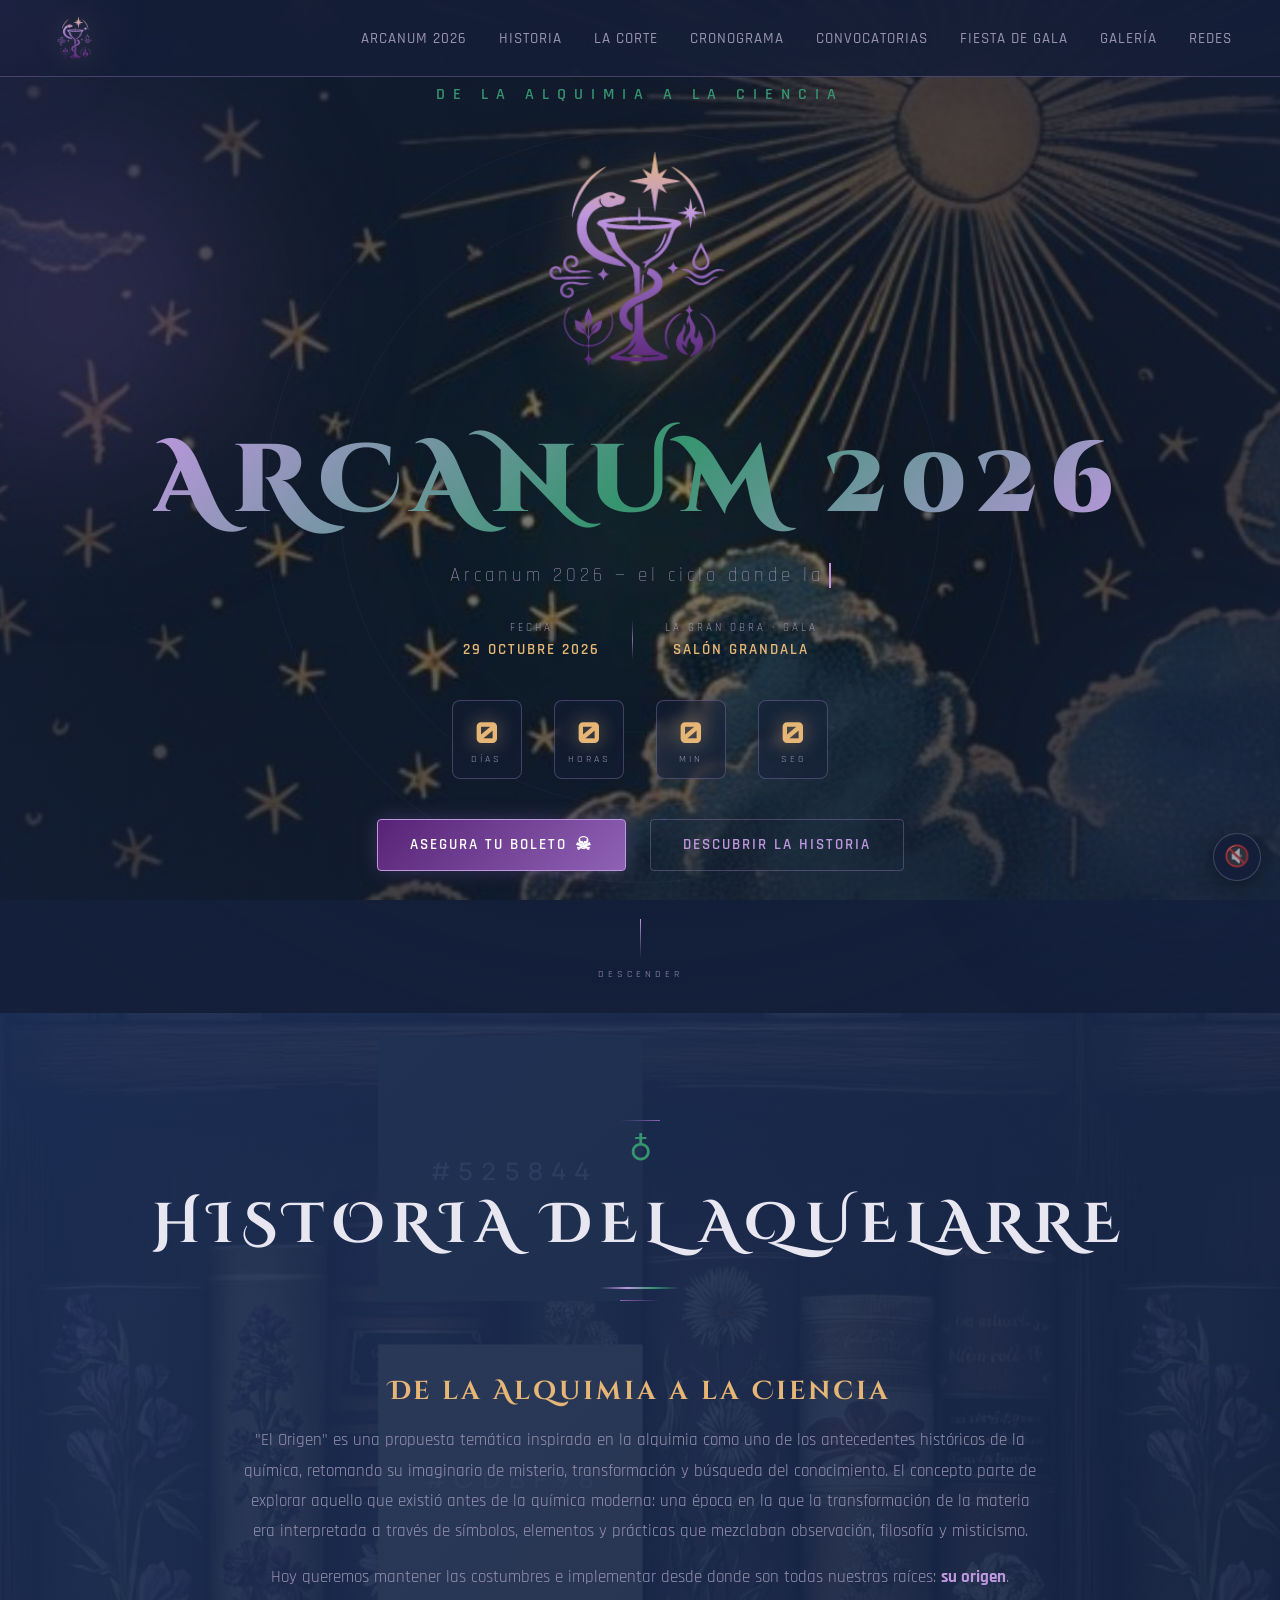
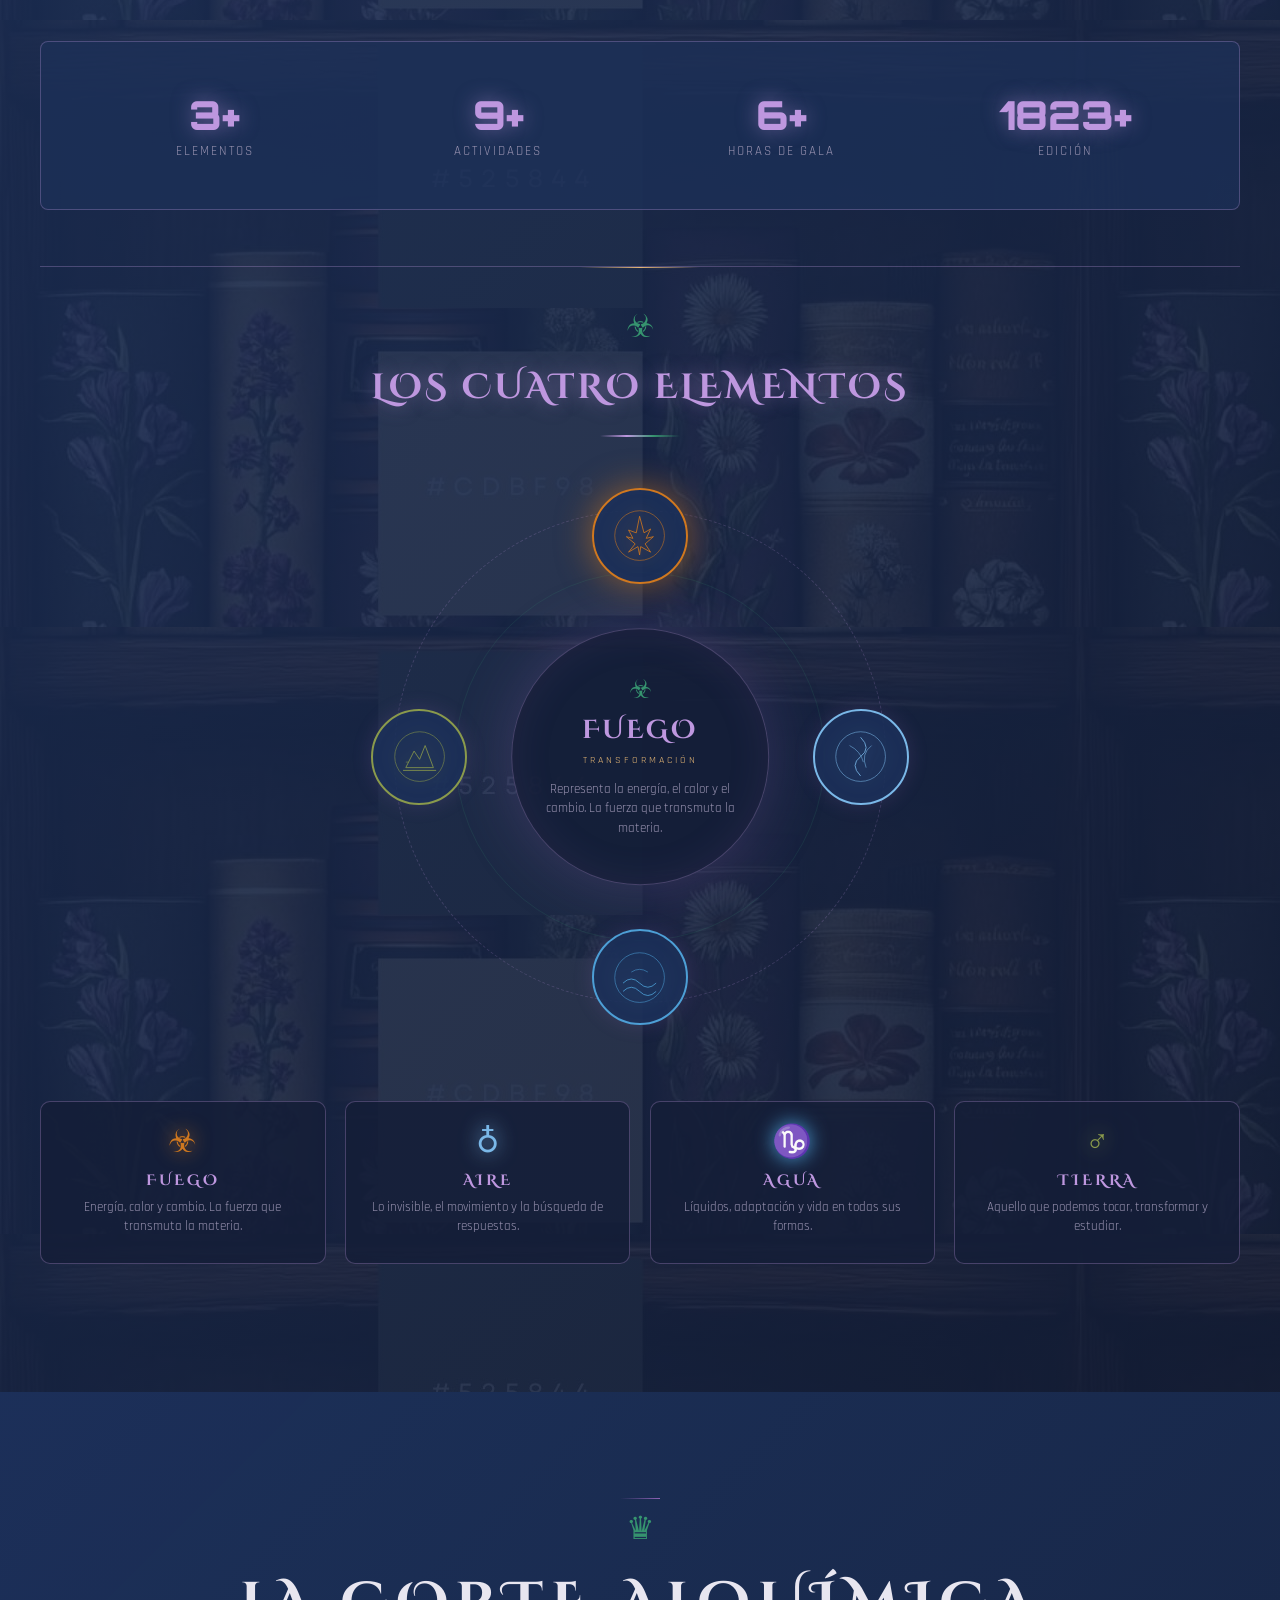
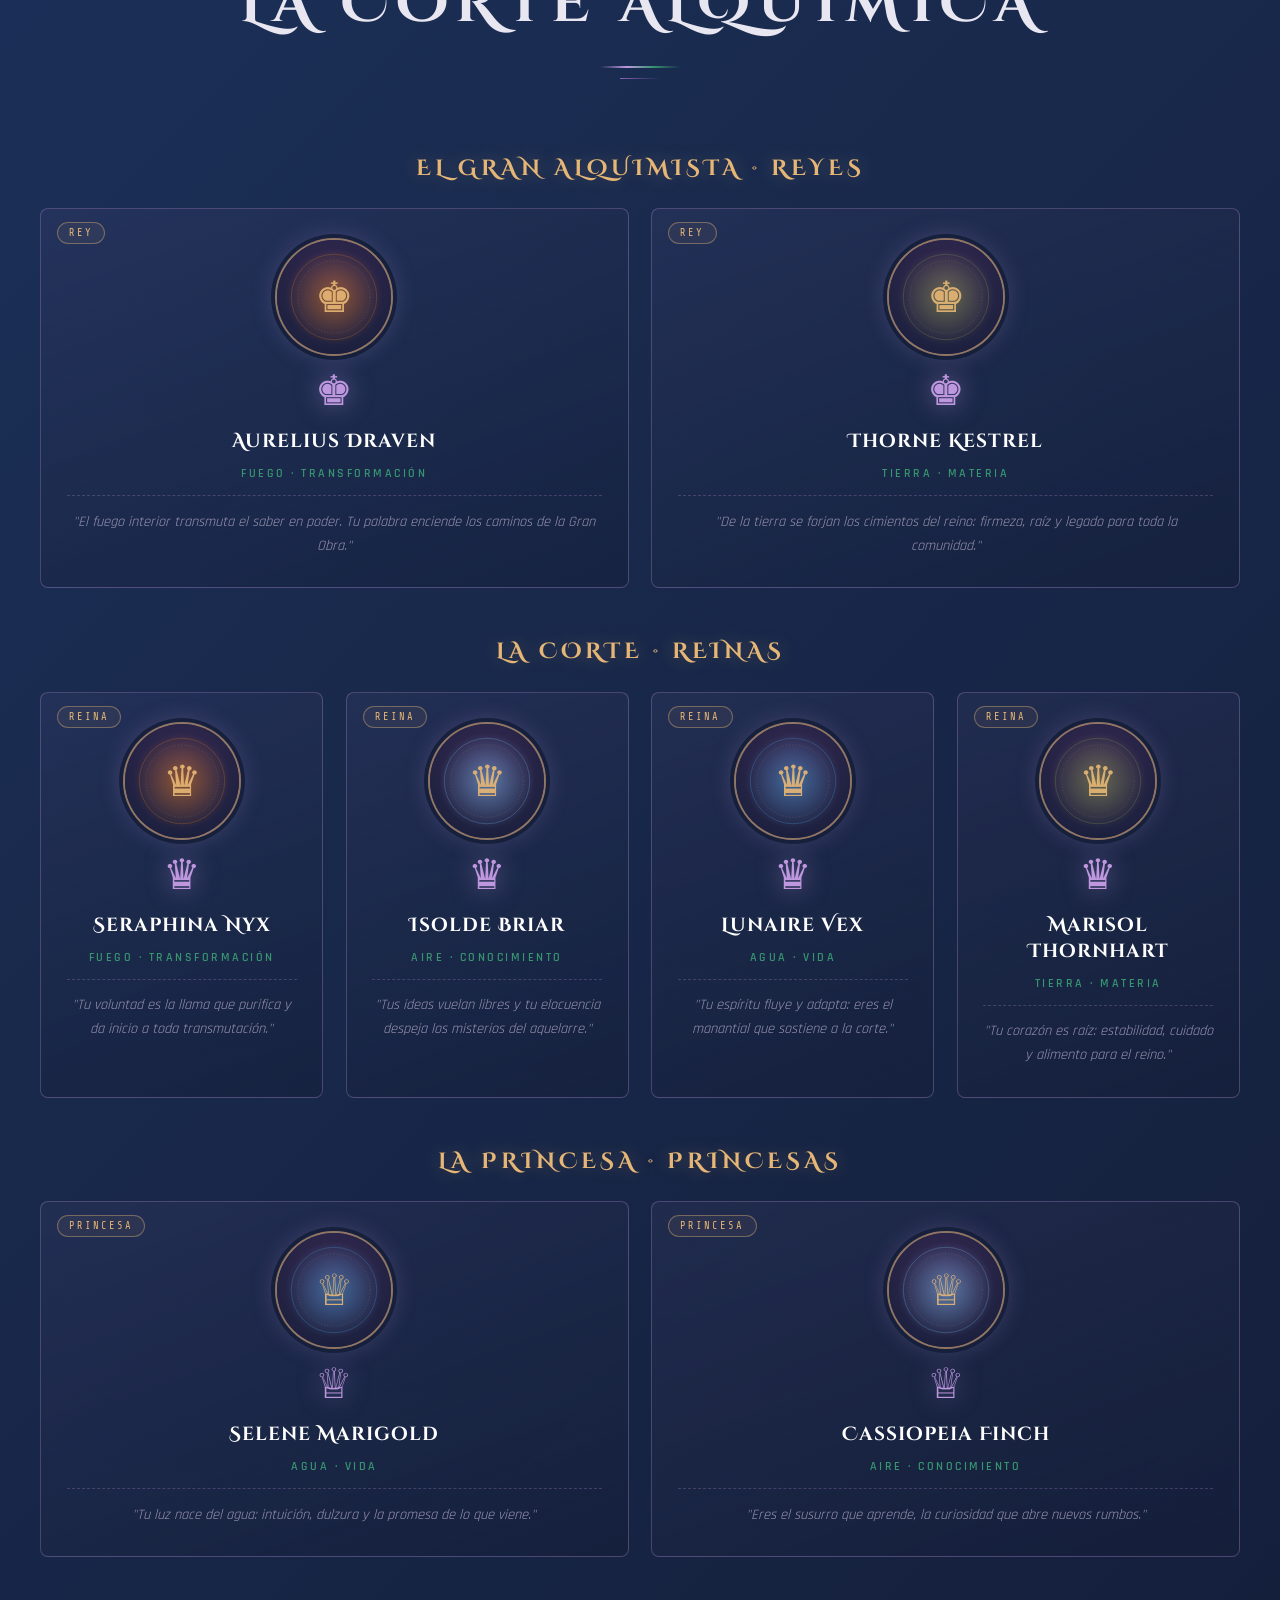
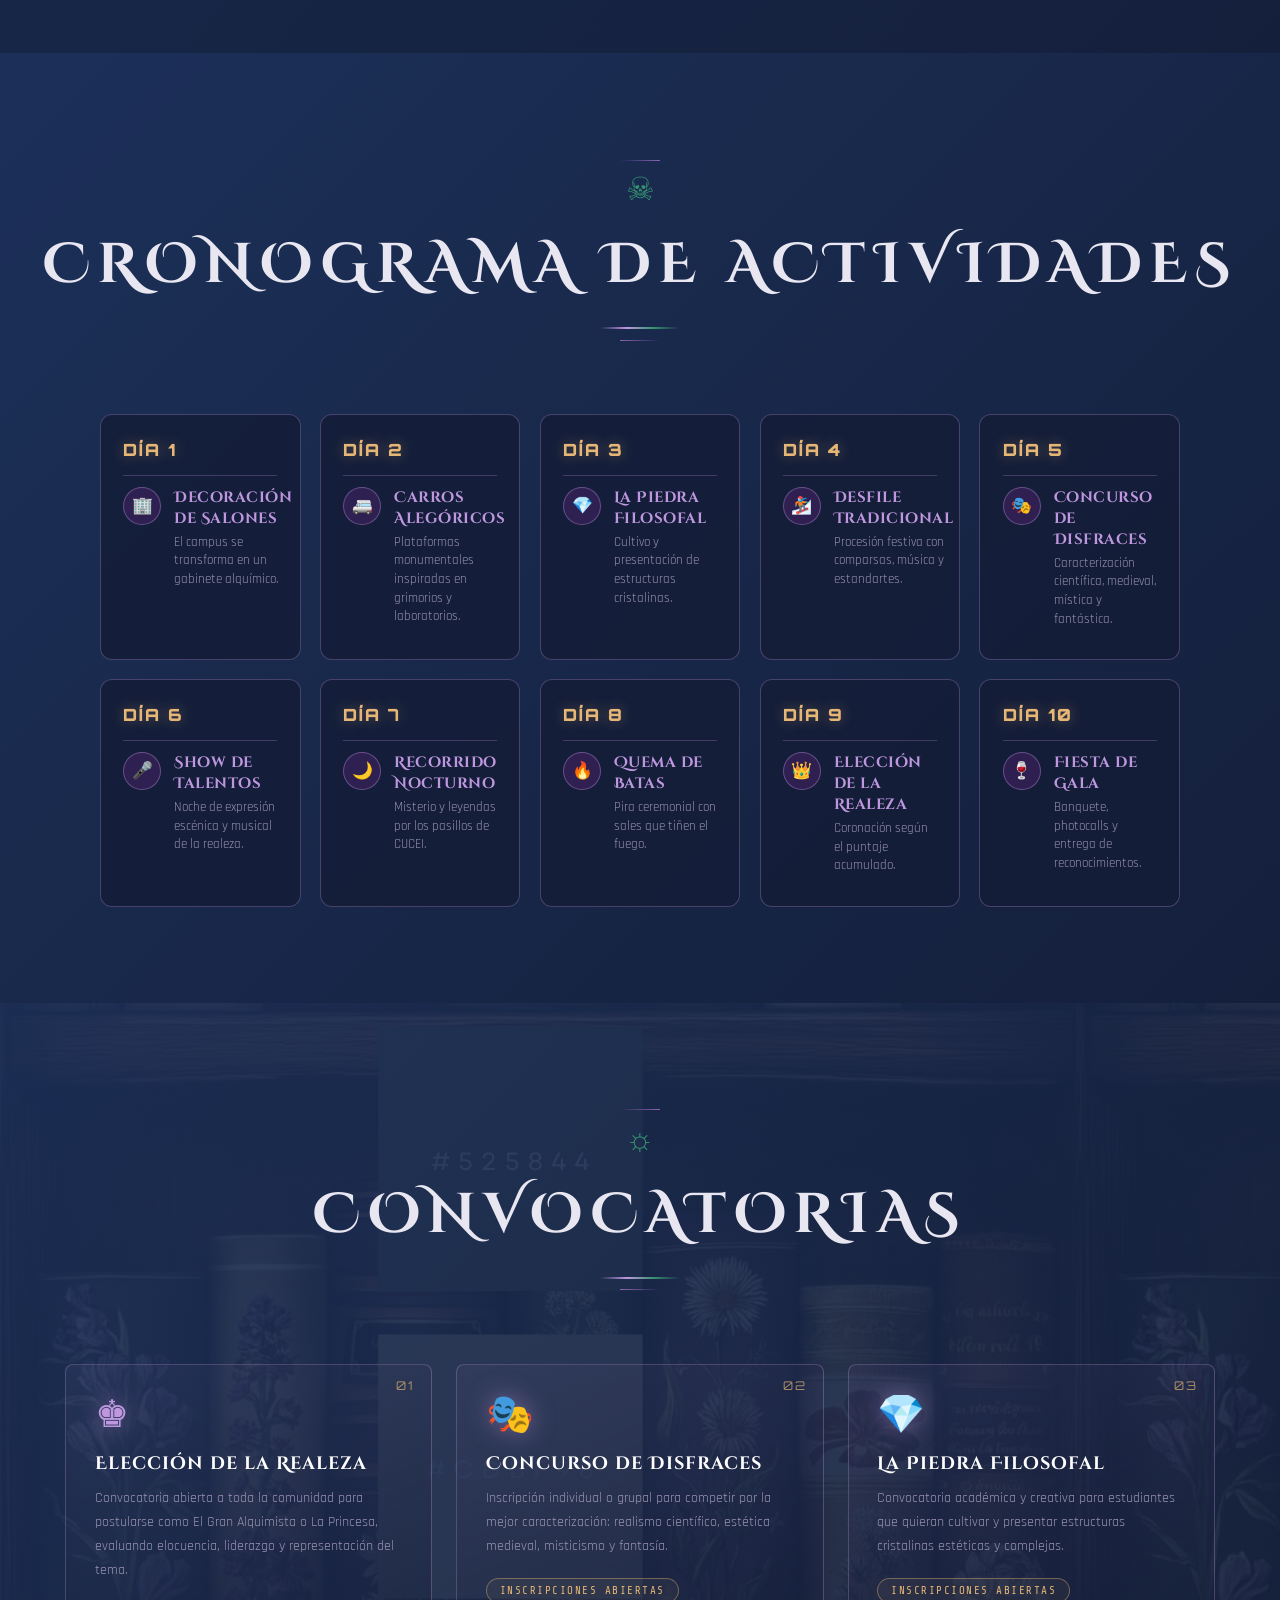
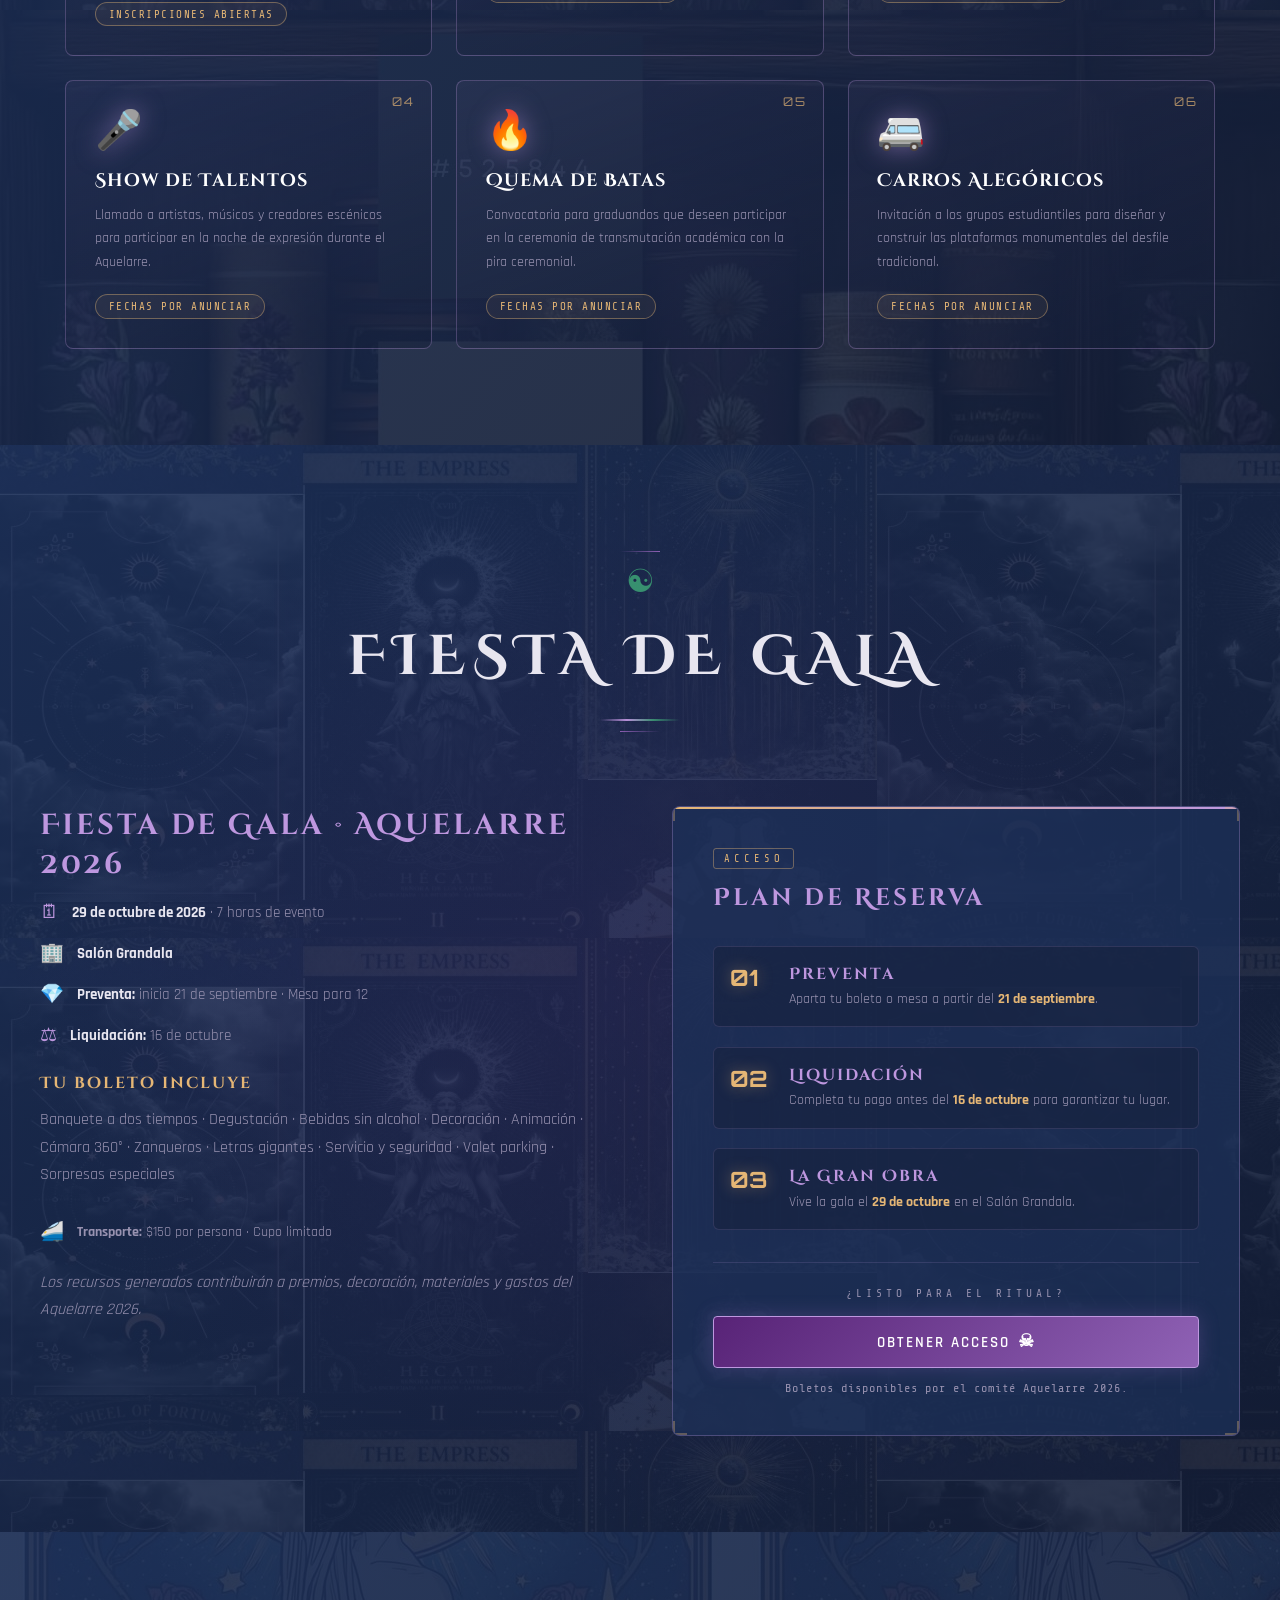
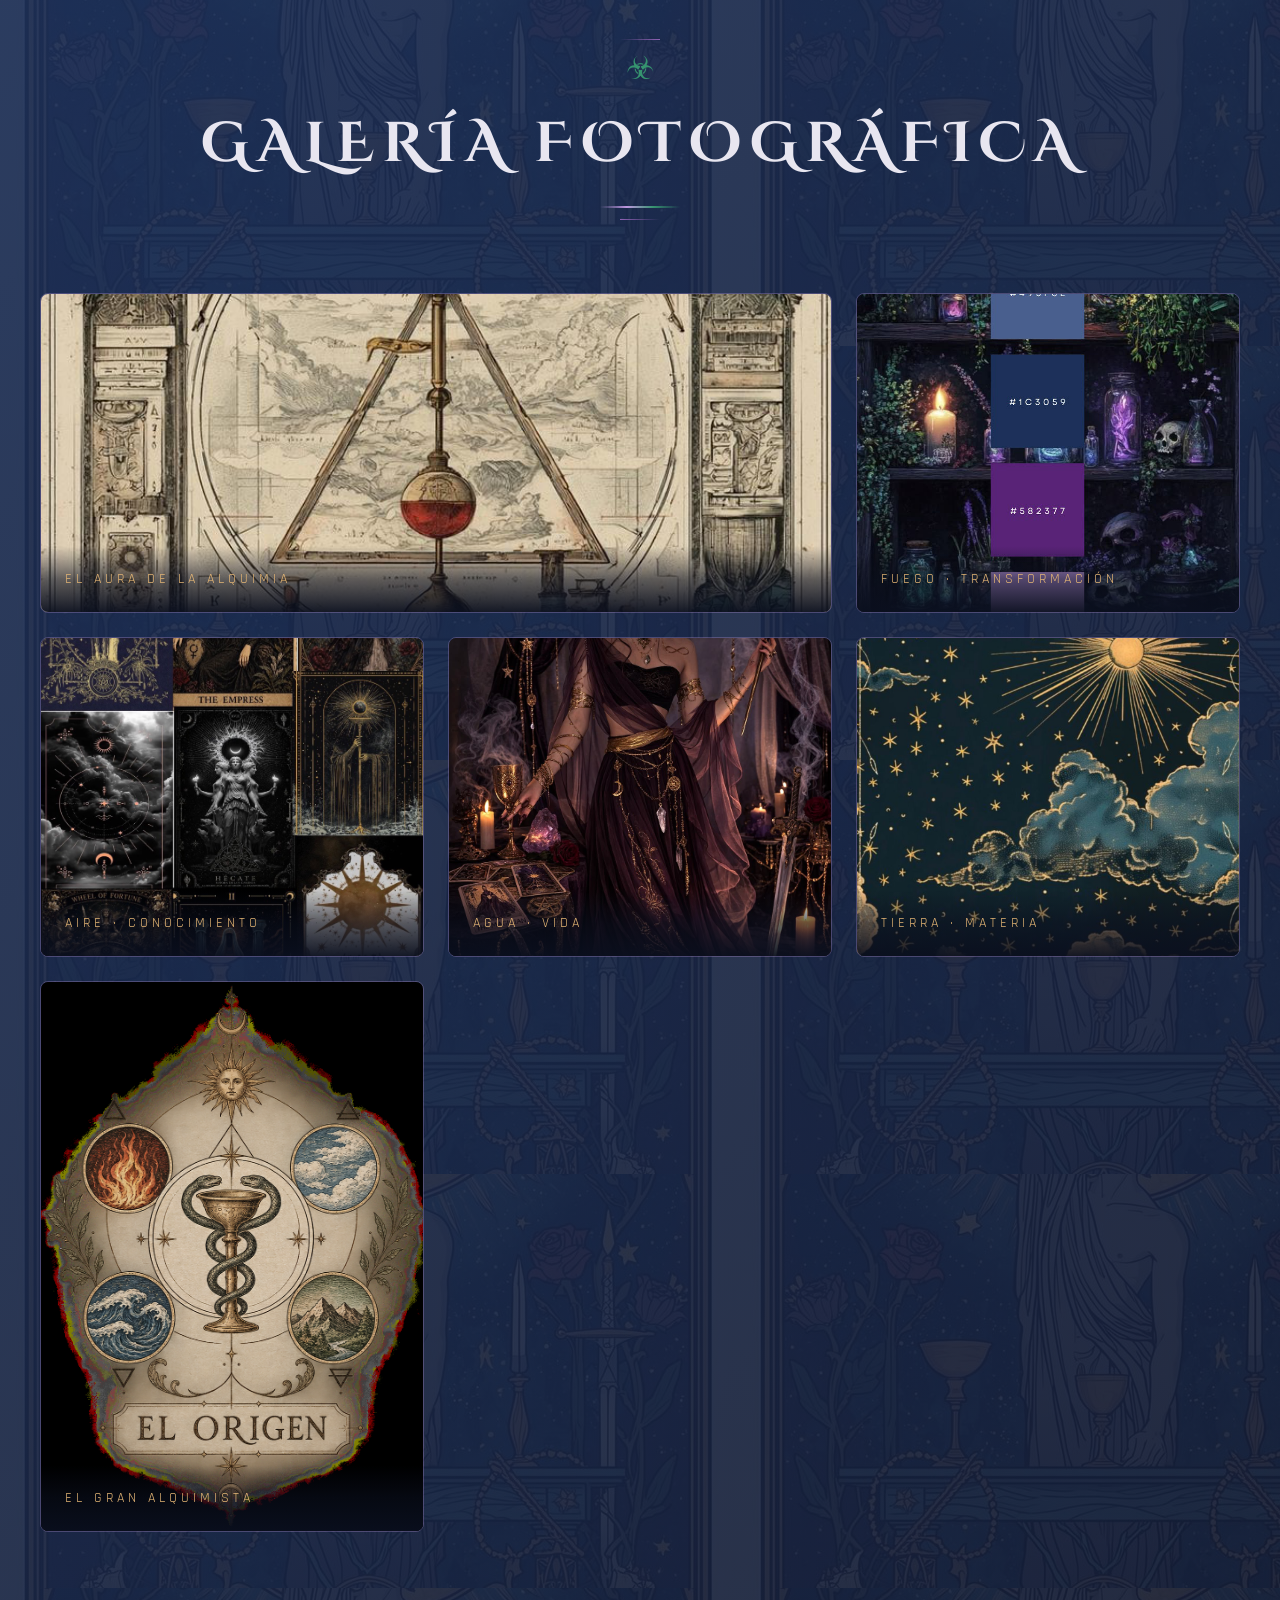
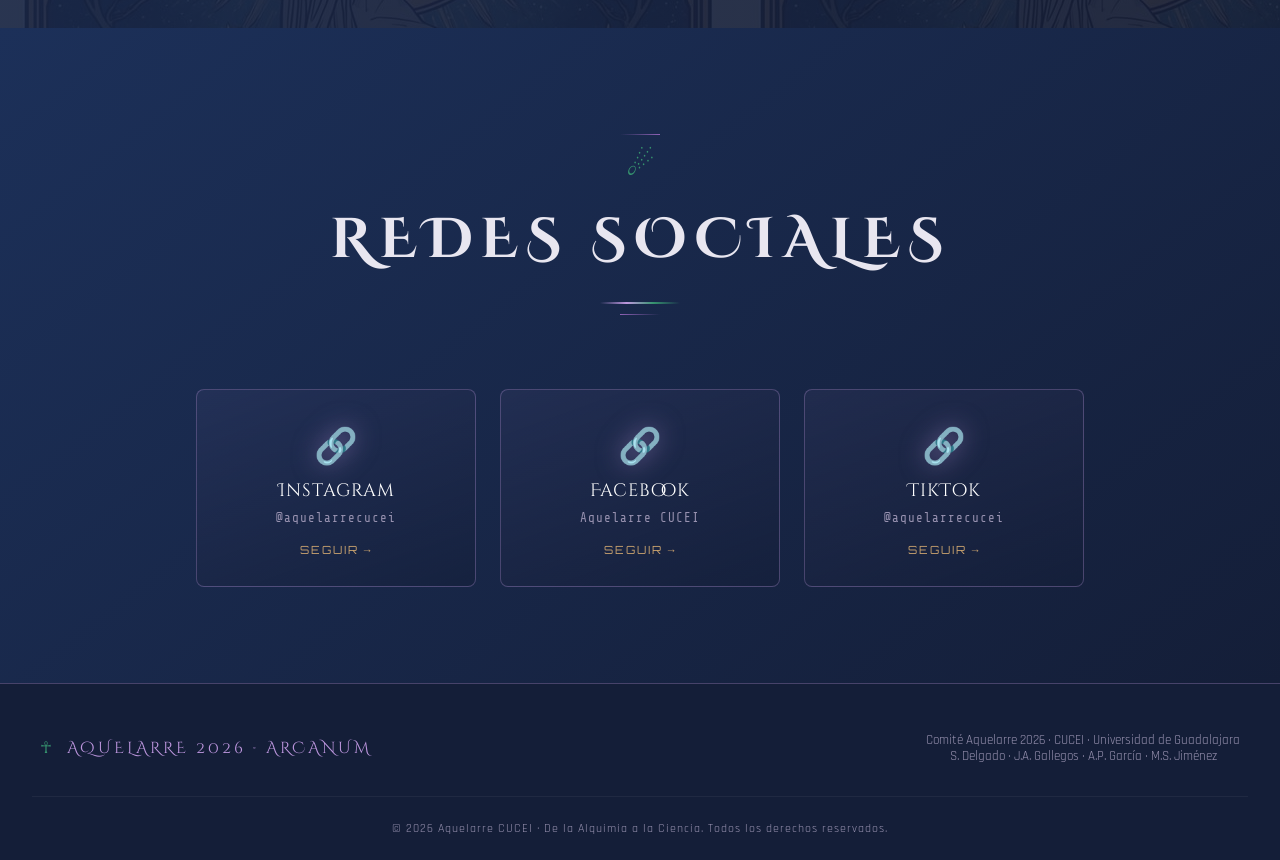
==== index.html @ e8ef40d9 "primer commit" ====
<!DOCTYPE html>
<html lang="es">
<head>
    <meta charset="UTF-8">
    <meta name="viewport" content="width=device-width, initial-scale=1.0">
    <title>Arcanum 2026 — Aquelarre | CUCEI</title>
    <link rel="stylesheet" href="styles.css">
    <link href="https://fonts.googleapis.com/css2?family=Cinzel+Decorative:wght@400;700;900&family=Rajdhani:wght@300;400;500;600;700&family=Orbitron:wght@400;500;700;900&family=Share+Tech+Mono&display=swap" rel="stylesheet">
</head>
<body>
    <div id="particles-container"></div>
    <div id="fog-layer"></div>
    <div id="scanlines"></div>
    <div id="grid-overlay"></div>
    <audio id="bg-audio" src="arcanum-bg.mp3" loop preload="auto"></audio>
    <button id="audio-toggle" class="audio-toggle" type="button" aria-label="Activar sonido" title="Activar sonido">
        <span class="audio-toggle-icon">&#x1F509;</span>
    </button>

    <nav class="navbar">
        <div class="nav-brand">
            <img src="Amarillo.png" alt="AQUELARRE 2026 · ARCANUM" class="nav-logo">
        </div>
        <div class="nav-links">
            <a href="#home">Arcanum 2026</a>
            <a href="#historia">Historia</a>
            <a href="#realeza">La Corte</a>
            <a href="#cronograma">Cronograma</a>
            <a href="#convocatorias">Convocatorias</a>
            <a href="#gala">Fiesta de Gala</a>
            <a href="#galeria">Galería</a>
            <a href="#redes">Redes</a>
        </div>
    </nav>

    <section id="home" class="hero">
        <video class="hero-video" autoplay muted loop playsinline preload="metadata">
            <source src="ARCANUM.mp4" type="video/mp4">
        </video>
        <div class="hero-content">
            <div class="sys-bar">
                <span class="sys-msg">&#x25C8; ARCANUM 2026 — SISTEMA INICIALIZANDO ...</span>
                <span class="sys-status">
                    <span class="status-dot"></span> EN LÍNEA
                </span>
            </div>
            <div class="hero-subtitle-top">
                <span class="glitch" data-text="DE LA ALQUIMIA A LA CIENCIA">DE LA ALQUIMIA A LA CIENCIA</span>
            </div>
            <div id="logo-3d-container">
                <img src="Amarillo.png" alt="AQUELARRE 2026 · ARCANUM" class="logo3d-fallback">
            </div>
            <h1 class="hero-title">
                <span class="title-line" data-text="ARCANUM 2026">ARCANUM 2026</span>
            </h1>
            <div class="hero-tagline">
                <span class="typewriter" id="typewriter">Arcanum 2026 — el ciclo donde la alquimia se vuelve ciencia</span>
            </div>
            <div class="hero-date">
                <div class="date-box">
                    <span class="date-label">FECHA</span>
                    <span class="date-value">29 OCTUBRE 2026</span>
                </div>
                <div class="date-divider"></div>
                <div class="date-box">
                    <span class="date-label">LA GRAN OBRA · GALA</span>
                    <span class="date-value">SALÓN GRANDALA</span>
                </div>
            </div>
            <div class="countdown" id="countdown">
                <div class="count-item"><span class="count-num" id="cd-days">0</span><span class="count-label">Días</span></div>
                <div class="count-item"><span class="count-num" id="cd-hours">0</span><span class="count-label">Horas</span></div>
                <div class="count-item"><span class="count-num" id="cd-mins">0</span><span class="count-label">Min</span></div>
                <div class="count-item"><span class="count-num" id="cd-secs">0</span><span class="count-label">Seg</span></div>
            </div>
            <div class="hero-actions">
                <a href="#gala" class="btn btn-primary">
                    <span class="btn-text">Asegura tu Boleto</span>
                    <span class="btn-icon">&#x2620;</span>
                </a>
                <a href="#historia" class="btn btn-secondary">
                    <span class="btn-text">Descubrir la Historia</span>
                </a>
            </div>
            <div class="scroll-indicator">
                <div class="scroll-line"></div>
                <span>DESCENDER</span>
            </div>
        </div>
        <div class="hero-bg-effects">
            <div class="orb orb-1"></div>
            <div class="orb orb-2"></div>
            <div class="orb orb-3"></div>
            <div class="alchemy-circle"></div>
        </div>
    </section>

    <section id="historia" class="section about" style="background-image: url('assets/moodboard/bg/about.jpg');">
        <div class="section-bg-overlay"></div>
        <div class="section-container">
            <div class="section-header">
                <span class="section-rune">&#x2641;</span>
                <h2 class="section-title" data-text="HISTORIA DEL AQUELARRE">HISTORIA DEL AQUELARRE</h2>
                <div class="section-line"></div>
            </div>
            <div class="about-intro">
                <h3>De la Alquimia a la Ciencia</h3>
                <p>
                    "El Origen" es una propuesta temática inspirada en la alquimia como uno de los
                    antecedentes históricos de la química, retomando su imaginario de misterio,
                    transformación y búsqueda del conocimiento. El concepto parte de explorar aquello
                    que existió antes de la química moderna: una época en la que la transformación de
                    la materia era interpretada a través de símbolos, elementos y prácticas que
                    mezclaban observación, filosofía y misticismo.
                </p>
                <p>
                    Hoy queremos mantener las costumbres e implementar desde donde son todas nuestras
                    raíces: <strong>su origen</strong>.
                </p>
            </div>
            <div class="about-stats">
                <div class="stat">
                    <span class="stat-number" data-target="4">0</span>
                    <span class="stat-label">Elementos</span>
                </div>
                <div class="stat">
                    <span class="stat-number" data-target="10">0</span>
                    <span class="stat-label">Actividades</span>
                </div>
                <div class="stat">
                    <span class="stat-number" data-target="7">0</span>
                    <span class="stat-label">Horas de Gala</span>
                </div>
                <div class="stat">
                    <span class="stat-number" data-target="2026">0</span>
                    <span class="stat-label">Edición</span>
                </div>
            </div>
            <div class="sub-block">
                <div class="sub-header">
                    <span class="section-rune">&#x2623;</span>
                    <h3 class="sub-title">LOS CUATRO ELEMENTOS</h3>
                    <div class="section-line"></div>
                </div>
                <div class="element-ring">
                    <div class="ring-deco ring-deco-1"></div>
                    <div class="ring-deco ring-deco-2"></div>
                    <div class="ring-core">
                        <span class="ring-rune" id="ring-rune">&#x2623;</span>
                        <h3 id="ring-title">FUEGO</h3>
                        <span class="ring-sub" id="ring-sub">Transformación</span>
                        <p id="ring-desc">Representa la energía, el calor y el cambio. La fuerza que transmuta la materia.</p>
                    </div>
                    <button class="medallion medallion-fire active" type="button" data-hue="fire" data-title="FUEGO" data-sub="Transformación" data-desc="Representa la energía, el calor y el cambio. La fuerza que transmuta la materia." aria-label="Fuego">
                        <span class="medallion-icon fire-glow">
                            <svg viewBox="0 0 100 100" class="icon-svg">
                                <circle cx="50" cy="50" r="45" fill="none" stroke="currentColor" stroke-width="1"/>
                                <path d="M50 15 L58 45 L70 38 L62 55 L75 52 L60 65 L70 80 L52 70 L50 85 L47 70 L30 80 L42 65 L26 52 L38 55 L30 40 L44 45 Z" fill="none" stroke="currentColor" stroke-width="1.5"/>
                            </svg>
                        </span>
                    </button>
                    <button class="medallion medallion-air" type="button" data-hue="air" data-title="AIRE" data-sub="Conocimiento" data-desc="Representa lo invisible, el movimiento y la búsqueda de respuestas." aria-label="Aire">
                        <span class="medallion-icon air-glow">
                            <svg viewBox="0 0 100 100" class="icon-svg">
                                <circle cx="50" cy="50" r="45" fill="none" stroke="currentColor" stroke-width="1"/>
                                <path d="M50 15 Q70 35 50 50 Q30 65 50 85" fill="none" stroke="currentColor" stroke-width="1.5"/>
                                <path d="M30 30 Q50 40 55 60" fill="none" stroke="currentColor" stroke-width="1"/>
                                <path d="M70 30 Q50 45 60 70" fill="none" stroke="currentColor" stroke-width="1"/>
                            </svg>
                        </span>
                    </button>
                    <button class="medallion medallion-water" type="button" data-hue="water" data-title="AGUA" data-sub="Vida" data-desc="Representa los líquidos, la adaptación y la vida en todas sus formas." aria-label="Agua">
                        <span class="medallion-icon water-glow">
                            <svg viewBox="0 0 100 100" class="icon-svg">
                                <circle cx="50" cy="50" r="45" fill="none" stroke="currentColor" stroke-width="1"/>
                                <path d="M20 60 Q35 45 50 60 Q65 75 80 60" fill="none" stroke="currentColor" stroke-width="1.5"/>
                                <path d="M20 75 Q35 60 50 75 Q65 90 80 75" fill="none" stroke="currentColor" stroke-width="1.5"/>
                                <path d="M35 40 Q50 30 65 40" fill="none" stroke="currentColor" stroke-width="1"/>
                            </svg>
                        </span>
                    </button>
                    <button class="medallion medallion-earth" type="button" data-hue="earth" data-title="TIERRA" data-sub="Materia" data-desc="Representa aquello que podemos tocar, transformar y estudiar." aria-label="Tierra">
                        <span class="medallion-icon earth-glow">
                            <svg viewBox="0 0 100 100" class="icon-svg">
                                <circle cx="50" cy="50" r="45" fill="none" stroke="currentColor" stroke-width="1"/>
                                <path d="M25 70 L40 40 L50 55 L60 30 L75 70 Z" fill="none" stroke="currentColor" stroke-width="1.5"/>
                                <line x1="20" y1="75" x2="80" y2="75" stroke="currentColor" stroke-width="1.5"/>
                                <line x1="25" y1="60" x2="30" y2="60" stroke="currentColor" stroke-width="1"/>
                            </svg>
                        </span>
                    </button>
                </div>
                <div class="element-grid">
                    <div class="element-mini" data-tilt>
                        <span class="element-mini-rune" style="color: var(--fire);">&#x2623;</span>
                        <h4>FUEGO</h4>
                        <p>Energía, calor y cambio. La fuerza que transmuta la materia.</p>
                    </div>
                    <div class="element-mini" data-tilt>
                        <span class="element-mini-rune" style="color: var(--air);">&#x2641;</span>
                        <h4>AIRE</h4>
                        <p>Lo invisible, el movimiento y la búsqueda de respuestas.</p>
                    </div>
                    <div class="element-mini" data-tilt>
                        <span class="element-mini-rune" style="color: var(--water);">&#x2651;</span>
                        <h4>AGUA</h4>
                        <p>Líquidos, adaptación y vida en todas sus formas.</p>
                    </div>
                    <div class="element-mini" data-tilt>
                        <span class="element-mini-rune" style="color: var(--earth);">&#x2642;</span>
                        <h4>TIERRA</h4>
                        <p>Aquello que podemos tocar, transformar y estudiar.</p>
                    </div>
                </div>
            </div>
        </div>
    </section>

    <section id="realeza" class="section royal" style="background-image: url('assets/moodboard/bg/about.jpg');">
        <div class="section-bg-overlay"></div>
        <div class="section-container">
            <div class="section-header">
                <span class="section-rune">&#x265B;</span>
                <h2 class="section-title" data-text="LA CORTE ALQUÍMICA">LA CORTE ALQUÍMICA</h2>
                <div class="section-line"></div>
            </div>

            <!-- REYES (2) -->
            <div class="royal-group">
                <h3 class="royal-group-title">EL GRAN ALQUIMISTA · REYES</h3>
                <div class="royal-grid">
                    <article class="royal-card" data-tilt data-elemento="fuego" data-nombre="Aurelius Draven" data-titulo="REY" data-foto="assets/royals/aurelius-draven.svg">
                        <div class="royal-photo"><img src="assets/royals/aurelius-draven.svg" alt="Aurelius Draven"></div>
                        <span class="royal-tag">REY</span>
                        <span class="royal-icon">&#x265A;</span>
                        <h4 class="royal-name">Aurelius Draven</h4>
                        <span class="royal-element">FUEGO · Transformación</span>
                        <p class="royal-message">"El fuego interior transmuta el saber en poder. Tu palabra enciende los caminos de la Gran Obra."</p>
                    </article>
                    <article class="royal-card" data-tilt data-elemento="tierra" data-nombre="Thorne Kestrel" data-titulo="REY" data-foto="assets/royals/thorne-kestrel.svg">
                        <div class="royal-photo"><img src="assets/royals/thorne-kestrel.svg" alt="Thorne Kestrel"></div>
                        <span class="royal-tag">REY</span>
                        <span class="royal-icon">&#x265A;</span>
                        <h4 class="royal-name">Thorne Kestrel</h4>
                        <span class="royal-element">TIERRA · Materia</span>
                        <p class="royal-message">"De la tierra se forjan los cimientos del reino: firmeza, raíz y legado para toda la comunidad."</p>
                    </article>
                </div>
            </div>

            <!-- REINAS (4) -->
            <div class="royal-group">
                <h3 class="royal-group-title">LA CORTE · REINAS</h3>
                <div class="royal-grid">
                    <article class="royal-card" data-tilt data-elemento="fuego" data-nombre="Seraphina Nyx" data-titulo="REINA" data-foto="assets/royals/seraphina-nyx.svg">
                        <div class="royal-photo"><img src="assets/royals/seraphina-nyx.svg" alt="Seraphina Nyx"></div>
                        <span class="royal-tag">REINA</span>
                        <span class="royal-icon">&#x265B;</span>
                        <h4 class="royal-name">Seraphina Nyx</h4>
                        <span class="royal-element">FUEGO · Transformación</span>
                        <p class="royal-message">"Tu voluntad es la llama que purifica y da inicio a toda transmutación."</p>
                    </article>
                    <article class="royal-card" data-tilt data-elemento="aire" data-nombre="Isolde Briar" data-titulo="REINA" data-foto="assets/royals/isolde-briar.svg">
                        <div class="royal-photo"><img src="assets/royals/isolde-briar.svg" alt="Isolde Briar"></div>
                        <span class="royal-tag">REINA</span>
                        <span class="royal-icon">&#x265B;</span>
                        <h4 class="royal-name">Isolde Briar</h4>
                        <span class="royal-element">AIRE · Conocimiento</span>
                        <p class="royal-message">"Tus ideas vuelan libres y tu elocuencia despeja los misterios del aquelarre."</p>
                    </article>
                    <article class="royal-card" data-tilt data-elemento="agua" data-nombre="Lunaire Vex" data-titulo="REINA" data-foto="assets/royals/lunaire-vex.svg">
                        <div class="royal-photo"><img src="assets/royals/lunaire-vex.svg" alt="Lunaire Vex"></div>
                        <span class="royal-tag">REINA</span>
                        <span class="royal-icon">&#x265B;</span>
                        <h4 class="royal-name">Lunaire Vex</h4>
                        <span class="royal-element">AGUA · Vida</span>
                        <p class="royal-message">"Tu espíritu fluye y adapta: eres el manantial que sostiene a la corte."</p>
                    </article>
                    <article class="royal-card" data-tilt data-elemento="tierra" data-nombre="Marisol Thornhart" data-titulo="REINA" data-foto="assets/royals/marisol-thornhart.svg">
                        <div class="royal-photo"><img src="assets/royals/marisol-thornhart.svg" alt="Marisol Thornhart"></div>
                        <span class="royal-tag">REINA</span>
                        <span class="royal-icon">&#x265B;</span>
                        <h4 class="royal-name">Marisol Thornhart</h4>
                        <span class="royal-element">TIERRA · Materia</span>
                        <p class="royal-message">"Tu corazón es raíz: estabilidad, cuidado y alimento para el reino."</p>
                    </article>
                </div>
            </div>

            <!-- PRINCESAS (2) -->
            <div class="royal-group">
                <h3 class="royal-group-title">LA PRINCESA · PRINCESAS</h3>
                <div class="royal-grid">
                    <article class="royal-card" data-tilt data-elemento="agua" data-nombre="Selene Marigold" data-titulo="PRINCESA" data-foto="assets/royals/selene-marigold.svg">
                        <div class="royal-photo"><img src="assets/royals/selene-marigold.svg" alt="Selene Marigold"></div>
                        <span class="royal-tag">PRINCESA</span>
                        <span class="royal-icon">&#x2655;</span>
                        <h4 class="royal-name">Selene Marigold</h4>
                        <span class="royal-element">AGUA · Vida</span>
                        <p class="royal-message">"Tu luz nace del agua: intuición, dulzura y la promesa de lo que viene."</p>
                    </article>
                    <article class="royal-card" data-tilt data-elemento="aire" data-nombre="Cassiopeia Finch" data-titulo="PRINCESA" data-foto="assets/royals/cassiopeia-finch.svg">
                        <div class="royal-photo"><img src="assets/royals/cassiopeia-finch.svg" alt="Cassiopeia Finch"></div>
                        <span class="royal-tag">PRINCESA</span>
                        <span class="royal-icon">&#x2655;</span>
                        <h4 class="royal-name">Cassiopeia Finch</h4>
                        <span class="royal-element">AIRE · Conocimiento</span>
                        <p class="royal-message">"Eres el susurro que aprende, la curiosidad que abre nuevos rumbos."</p>
                    </article>
                </div>
            </div>
        </div>
    </section>

    <section id="cronograma" class="section activities" style="background-image: url('assets/moodboard/bg/activities.jpg');">
        <div class="section-bg-overlay"></div>
        <div class="section-container">
            <div class="section-header">
                <span class="section-rune">&#x2620;</span>
                <h2 class="section-title" data-text="CRONOGRAMA DE ACTIVIDADES">CRONOGRAMA DE ACTIVIDADES</h2>
                <div class="section-line"></div>
            </div>
            <div class="days-grid">
                <div class="day-col" data-tilt>
                    <div class="day-head">
                        <span class="day-num">DÍA 1</span>
                    </div>
                    <ul class="day-list">
                        <li>
                            <span class="day-ico">&#x1F3E2;</span>
                            <div class="day-body">
                                <h4>Decoración de Salones</h4>
                                <p>El campus se transforma en un gabinete alquímico.</p>
                            </div>
                        </li>
                    </ul>
                </div>
                <div class="day-col" data-tilt>
                    <div class="day-head">
                        <span class="day-num">DÍA 2</span>
                    </div>
                    <ul class="day-list">
                        <li>
                            <span class="day-ico">&#x1F690;</span>
                            <div class="day-body">
                                <h4>Carros Alegóricos</h4>
                                <p>Plataformas monumentales inspiradas en grimorios y laboratorios.</p>
                            </div>
                        </li>
                    </ul>
                </div>
                <div class="day-col" data-tilt>
                    <div class="day-head">
                        <span class="day-num">DÍA 3</span>
                    </div>
                    <ul class="day-list">
                        <li>
                            <span class="day-ico">&#x1F48E;</span>
                            <div class="day-body">
                                <h4>La Piedra Filosofal</h4>
                                <p>Cultivo y presentación de estructuras cristalinas.</p>
                            </div>
                        </li>
                    </ul>
                </div>
                <div class="day-col" data-tilt>
                    <div class="day-head">
                        <span class="day-num">DÍA 4</span>
                    </div>
                    <ul class="day-list">
                        <li>
                            <span class="day-ico">&#x1F3C2;</span>
                            <div class="day-body">
                                <h4>Desfile Tradicional</h4>
                                <p>Procesión festiva con comparsas, música y estandartes.</p>
                            </div>
                        </li>
                    </ul>
                </div>
                <div class="day-col" data-tilt>
                    <div class="day-head">
                        <span class="day-num">DÍA 5</span>
                    </div>
                    <ul class="day-list">
                        <li>
                            <span class="day-ico">&#x1F3AD;</span>
                            <div class="day-body">
                                <h4>Concurso de Disfraces</h4>
                                <p>Caracterización científica, medieval, mística y fantástica.</p>
                            </div>
                        </li>
                    </ul>
                </div>
                <div class="day-col" data-tilt>
                    <div class="day-head">
                        <span class="day-num">DÍA 6</span>
                    </div>
                    <ul class="day-list">
                        <li>
                            <span class="day-ico">&#x1F3A4;</span>
                            <div class="day-body">
                                <h4>Show de Talentos</h4>
                                <p>Noche de expresión escénica y musical de la realeza.</p>
                            </div>
                        </li>
                    </ul>
                </div>
                <div class="day-col" data-tilt>
                    <div class="day-head">
                        <span class="day-num">DÍA 7</span>
                    </div>
                    <ul class="day-list">
                        <li>
                            <span class="day-ico">&#x1F319;</span>
                            <div class="day-body">
                                <h4>Recorrido Nocturno</h4>
                                <p>Misterio y leyendas por los pasillos de CUCEI.</p>
                            </div>
                        </li>
                    </ul>
                </div>
                <div class="day-col" data-tilt>
                    <div class="day-head">
                        <span class="day-num">DÍA 8</span>
                    </div>
                    <ul class="day-list">
                        <li>
                            <span class="day-ico">&#x1F525;</span>
                            <div class="day-body">
                                <h4>Quema de Batas</h4>
                                <p>Pira ceremonial con sales que tiñen el fuego.</p>
                            </div>
                        </li>
                    </ul>
                </div>
                <div class="day-col" data-tilt>
                    <div class="day-head">
                        <span class="day-num">DÍA 9</span>
                    </div>
                    <ul class="day-list">
                        <li>
                            <span class="day-ico">&#x1F451;</span>
                            <div class="day-body">
                                <h4>Elección de la Realeza</h4>
                                <p>Coronación según el puntaje acumulado.</p>
                            </div>
                        </li>
                    </ul>
                </div>
                <div class="day-col" data-tilt>
                    <div class="day-head">
                        <span class="day-num">DÍA 10</span>
                    </div>
                    <ul class="day-list">
                        <li>
                            <span class="day-ico">&#x1F377;</span>
                            <div class="day-body">
                                <h4>Fiesta de Gala</h4>
                                <p>Banquete, photocalls y entrega de reconocimientos.</p>
                            </div>
                        </li>
                    </ul>
                </div>
            </div>
        </div>
    </section>

    <section id="convocatorias" class="section convocatorias" style="background-image: url('assets/moodboard/bg/about.jpg');">
        <div class="section-bg-overlay"></div>
        <div class="section-container">
            <div class="section-header">
                <span class="section-rune">&#x263C;</span>
                <h2 class="section-title" data-text="CONVOCATORIAS">CONVOCATORIAS</h2>
                <div class="section-line"></div>
            </div>
            <div class="conv-grid">
                <article class="conv-card" data-tilt>
                    <span class="conv-num">01</span>
                    <span class="conv-icon">&#x265A;</span>
                    <h3>Elección de la Realeza</h3>
                    <p>Convocatoria abierta a toda la comunidad para postularse como El Gran Alquimista o La Princesa, evaluando elocuencia, liderazgo y representación del tema.</p>
                    <span class="conv-tag">Inscripciones abiertas</span>
                </article>
                <article class="conv-card" data-tilt>
                    <span class="conv-num">02</span>
                    <span class="conv-icon">&#x1F3AD;</span>
                    <h3>Concurso de Disfraces</h3>
                    <p>Inscripción individual o grupal para competir por la mejor caracterización: realismo científico, estética medieval, misticismo y fantasía.</p>
                    <span class="conv-tag">Inscripciones abiertas</span>
                </article>
                <article class="conv-card" data-tilt>
                    <span class="conv-num">03</span>
                    <span class="conv-icon">&#x1F48E;</span>
                    <h3>La Piedra Filosofal</h3>
                    <p>Convocatoria académica y creativa para estudiantes que quieran cultivar y presentar estructuras cristalinas estéticas y complejas.</p>
                    <span class="conv-tag">Inscripciones abiertas</span>
                </article>
                <article class="conv-card" data-tilt>
                    <span class="conv-num">04</span>
                    <span class="conv-icon">&#x1F3A4;</span>
                    <h3>Show de Talentos</h3>
                    <p>Llamado a artistas, músicos y creadores escénicos para participar en la noche de expresión durante el Aquelarre.</p>
                    <span class="conv-tag">Fechas por anunciar</span>
                </article>
                <article class="conv-card" data-tilt>
                    <span class="conv-num">05</span>
                    <span class="conv-icon">&#x1F525;</span>
                    <h3>Quema de Batas</h3>
                    <p>Convocatoria para graduandos que deseen participar en la ceremonia de transmutación académica con la pira ceremonial.</p>
                    <span class="conv-tag">Fechas por anunciar</span>
                </article>
                <article class="conv-card" data-tilt>
                    <span class="conv-num">06</span>
                    <span class="conv-icon">&#x1F690;</span>
                    <h3>Carros Alegóricos</h3>
                    <p>Invitación a los grupos estudiantiles para diseñar y construir las plataformas monumentales del desfile tradicional.</p>
                    <span class="conv-tag">Fechas por anunciar</span>
                </article>
            </div>
        </div>
    </section>

    <section id="gala" class="section register" style="background-image: url('assets/moodboard/bg/register.jpg');">
        <div class="section-bg-overlay"></div>
        <div class="section-container">
            <div class="section-header">
                <span class="section-rune">&#x262F;</span>
                <h2 class="section-title" data-text="FIESTA DE GALA">FIESTA DE GALA</h2>
                <div class="section-line"></div>
            </div>
            <div class="register-content">
                <div class="register-info">
                    <h3>Fiesta de Gala · Aquelarre 2026</h3>
                    <div class="gala-details">
                        <div class="detail">
                            <span class="detail-icon">&#x1F5D3;</span>
                            <span><strong>29 de octubre de 2026</strong> · 7 horas de evento</span>
                        </div>
                        <div class="detail">
                            <span class="detail-icon">&#x1F3E2;</span>
                            <span><strong>Salón Grandala</strong></span>
                        </div>
                        <div class="detail">
                            <span class="detail-icon">&#x1F48E;</span>
                            <span><strong>Preventa:</strong> inicia 21 de septiembre · Mesa para 12</span>
                        </div>
                        <div class="detail">
                            <span class="detail-icon">&#x2696;</span>
                            <span><strong>Liquidación:</strong> 16 de octubre</span>
                        </div>
                    </div>
                    <h4 class="gala-subtitle">Tu boleto incluye</h4>
                    <p class="gala-list">
                        Banquete a dos tiempos · Degustación · Bebidas sin alcohol · Decoración ·
                        Animación · Cámara 360° · Zanqueros · Letras gigantes · Servicio y seguridad ·
                        Valet parking · Sorpresas especiales
                    </p>
                    <div class="detail transport">
                        <span class="detail-icon">&#x1F684;</span>
                        <span><strong>Transporte:</strong> $150 por persona · Cupo limitado</span>
                    </div>
                    <p class="gala-note">
                        Los recursos generados contribuirán a premios, decoración, materiales y gastos
                        del Aquelarre 2026.
                    </p>
                </div>
                <div class="reserve-panel">
                    <div class="reserve-header">
                        <span class="reserve-tag">ACCESO</span>
                        <h3>Plan de Reserva</h3>
                    </div>
                    <div class="reserve-steps">
                        <div class="reserve-step">
                            <span class="step-num">01</span>
                            <div class="step-info">
                                <h4>Preventa</h4>
                                <p>Aparta tu boleto o mesa a partir del <strong>21 de septiembre</strong>.</p>
                            </div>
                        </div>
                        <div class="reserve-step">
                            <span class="step-num">02</span>
                            <div class="step-info">
                                <h4>Liquidación</h4>
                                <p>Completa tu pago antes del <strong>16 de octubre</strong> para garantizar tu lugar.</p>
                            </div>
                        </div>
                        <div class="reserve-step">
                            <span class="step-num">03</span>
                            <div class="step-info">
                                <h4>La Gran Obra</h4>
                                <p>Vive la gala el <strong>29 de octubre</strong> en el Salón Grandala.</p>
                            </div>
                        </div>
                    </div>
                    <div class="reserve-cta">
                        <span class="cta-line">¿Listo para el ritual?</span>
                        <a href="#home" class="btn btn-primary btn-full">
                            <span class="btn-text">OBTENER ACCESO</span>
                            <span class="btn-icon">&#x2620;</span>
                        </a>
                        <p class="cta-note">Boletos disponibles por el comité Aquelarre 2026.</p>
                    </div>
                </div>
            </div>
        </div>
    </section>

    <section id="galeria" class="section gallery" style="background-image: url('assets/moodboard/bg/gallery.jpg');">
        <div class="section-bg-overlay"></div>
        <div class="section-container">
            <div class="section-header">
                <span class="section-rune">&#x2623;</span>
                <h2 class="section-title" data-text="GALERÍA FOTOGRÁFICA">GALERÍA FOTOGRÁFICA</h2>
                <div class="section-line"></div>
            </div>
            <div class="gallery-grid">
                <div class="gallery-item large">
                    <img src="assets/moodboard/page1_img8.png" alt="El Origen - atmósfera alquímica">
                    <div class="gallery-overlay">
                        <span class="gallery-theme">EL AURA DE LA ALQUIMIA</span>
                    </div>
                </div>
                <div class="gallery-item">
                    <img src="assets/moodboard/page1_img3.png" alt="Fuego - transformación">
                    <div class="gallery-overlay">
                        <span class="gallery-theme">FUEGO · TRANSFORMACIÓN</span>
                    </div>
                </div>
                <div class="gallery-item">
                    <img src="assets/moodboard/page1_img6.png" alt="Aire - conocimiento">
                    <div class="gallery-overlay">
                        <span class="gallery-theme">AIRE · CONOCIMIENTO</span>
                    </div>
                </div>
                <div class="gallery-item">
                    <img src="assets/moodboard/page1_img1.png" alt="Agua - vida">
                    <div class="gallery-overlay">
                        <span class="gallery-theme">AGUA · VIDA</span>
                    </div>
                </div>
                <div class="gallery-item">
                    <img src="assets/moodboard/page1_img2.png" alt="Tierra - materia">
                    <div class="gallery-overlay">
                        <span class="gallery-theme">TIERRA · MATERIA</span>
                    </div>
                </div>
                <div class="gallery-item">
                    <img src="assets/moodboard/page1_img7.png" alt="El Gran Alquimista">
                    <div class="gallery-overlay">
                        <span class="gallery-theme">EL GRAN ALQUIMISTA</span>
                    </div>
                </div>
            </div>
        </div>
    </section>

    <section id="redes" class="section redes">
        <div class="section-bg-overlay"></div>
        <div class="section-container">
            <div class="section-header">
                <span class="section-rune">&#x2604;</span>
                <h2 class="section-title" data-text="REDES SOCIALES">REDES SOCIALES</h2>
                <div class="section-line"></div>
            </div>
            <div class="social-grid">
                <a href="https://www.instagram.com/cucei.udg" target="_blank" rel="noopener" class="social-card">
                    <span class="social-ico">&#x1F517;</span>
                    <span class="social-name">Instagram</span>
                    <span class="social-handle">@aquelarrecucei</span>
                    <span class="social-cta">SEGUIR →</span>
                </a>
                <a href="https://www.facebook.com/cucei.udg" target="_blank" rel="noopener" class="social-card">
                    <span class="social-ico">&#x1F517;</span>
                    <span class="social-name">Facebook</span>
                    <span class="social-handle">Aquelarre CUCEI</span>
                    <span class="social-cta">SEGUIR →</span>
                </a>
                <a href="https://www.tiktok.com/@cucei" target="_blank" rel="noopener" class="social-card">
                    <span class="social-ico">&#x1F517;</span>
                    <span class="social-name">TikTok</span>
                    <span class="social-handle">@aquelarrecucei</span>
                    <span class="social-cta">SEGUIR →</span>
                </a>
            </div>
        </div>
    </section>

    <footer class="footer">
        <div class="footer-content">
            <div class="footer-brand">
                <span class="footer-rune">&#x2625;</span>
                <span>AQUELARRE 2026 · ARCANUM</span>
            </div>
            <div class="footer-info">
                <p>Comité Aquelarre 2026 · CUCEI · Universidad de Guadalajara</p>
                <p>S. Delgado · J.A. Gallegos · A.P. García · M.S. Jiménez</p>
            </div>
        </div>
        <div class="footer-bottom">
            <p>&copy; 2026 Aquelarre CUCEI · De la Alquimia a la Ciencia. Todos los derechos reservados.</p>
        </div>
    </footer>

    <div class="royal-modal" id="royal-modal" role="dialog" aria-modal="true">
        <div class="royal-modal-card">
            <button class="royal-modal-close" aria-label="Cerrar">&times;</button>
            <div class="royal-modal-photo"><img src="assets/royals/seraphina-nyx.svg" alt=""></div>
            <span class="royal-modal-tag">REINA</span>
            <h4 class="royal-modal-name">Seraphina Nyx</h4>
            <span class="royal-modal-element">FUEGO · Transformación</span>
            <div class="royal-modal-info"></div>
        </div>
    </div>

    <script src="script.js"></script>
</body>
</html>
---- styles.css ----
﻿:root {
    --bg-primary: #1C3059;
    --bg-secondary: #141e38;
    --bg-card: rgba(28, 48, 89, 0.75);
    --purple-dark: #582377;
    --purple-mid: #8f62b5;
    --purple-light: #BE97DF;
    --purple-glow: #BE97DF;
    --blue-dark: #1C3059;
    --blue-mid: #495F8E;
    --blue-light: #36946F;
    --blue-glow: #36946F;
    --cyan: #36946F;
    --gold: #E5B675;
    --text-primary: #e8e6f0;
    --text-secondary: #9892b0;
--text-accent: #BE97DF;
    --fire: #d0781f;
    --air: #7ab8e8;
    --water: #4d9fd6;
    --earth: #8a9a4c;
    --blood-red: #8b0000;
    --ghost-white: rgba(255, 255, 255, 0.05);
    --border-glow: rgba(190, 151, 223, 0.3);
}

* {
    margin: 0;
    padding: 0;
    box-sizing: border-box;
}

html {
    scroll-behavior: smooth;
}

body {
    font-family: 'Rajdhani', sans-serif;
    background: var(--bg-primary);
    color: var(--text-primary);
    overflow-x: hidden;
    cursor: default;
}

::selection {
    background: var(--purple-mid);
    color: #fff;
}

::-webkit-scrollbar {
    width: 6px;
}
::-webkit-scrollbar-track {
    background: var(--bg-primary);
}
::-webkit-scrollbar-thumb {
    background: var(--purple-dark);
    border-radius: 3px;
}
::-webkit-scrollbar-thumb:hover {
    background: var(--purple-mid);
}

#particles-container {
    position: fixed;
    top: 0;
    left: 0;
    width: 100%;
    height: 100%;
    pointer-events: none;
    z-index: 1;
}

#fog-layer {
    position: fixed;
    top: 0;
    left: 0;
    width: 100%;
    height: 100%;
    pointer-events: none;
    z-index: 2;
    background: 
        radial-gradient(ellipse at 20% 80%, rgba(88, 35, 119, 0.15) 0%, transparent 50%),
        radial-gradient(ellipse at 80% 20%, rgba(28, 48, 89, 0.15) 0%, transparent 50%);
    animation: fogDrift 20s ease-in-out infinite;
}

@keyframes fogDrift {
    0%, 100% { opacity: 0.6; transform: translate(0, 0); }
    50% { opacity: 1; transform: translate(-2%, 1%); }
}

/* ===== NAVBAR ===== */
.navbar {
    position: fixed;
    top: 0;
    left: 0;
    width: 100%;
    z-index: 1000;
    display: flex;
    justify-content: space-between;
    align-items: center;
    padding: 1rem 3rem;
    background: rgba(20, 30, 56, 0.85);
    backdrop-filter: blur(20px);
    border-bottom: 1px solid var(--border-glow);
    transition: all 0.3s ease;
}

.nav-brand {
    display: flex;
    align-items: center;
}

.nav-logo {
    height: 44px;
    width: auto;
    filter: drop-shadow(0 0 14px rgba(229, 182, 117, 0.35));
    transition: filter 0.3s ease;
}

.nav-logo:hover {
    filter: drop-shadow(0 0 22px rgba(229, 182, 117, 0.65));
}

.nav-rune {
    color: var(--blue-glow);
    margin-right: 5px;
    animation: runeGlow 3s ease-in-out infinite;
}

@keyframes runeGlow {
    0%, 100% { text-shadow: 0 0 5px var(--blue-glow); }
    50% { text-shadow: 0 0 20px var(--blue-glow), 0 0 40px var(--blue-glow); }
}

.nav-links {
    display: flex;
    gap: 2rem;
    align-items: center;
}

.nav-links a {
    text-decoration: none;
    color: var(--text-secondary);
    font-size: 0.95rem;
    font-weight: 500;
    letter-spacing: 1px;
    text-transform: uppercase;
    transition: all 0.3s ease;
    position: relative;
}

.nav-links a:hover {
    color: var(--purple-light);
    text-shadow: 0 0 15px rgba(190, 151, 223, 0.5);
}

.nav-links a::after {
    content: '';
    position: absolute;
    bottom: -4px;
    left: 0;
    width: 0;
    height: 1px;
    background: linear-gradient(90deg, var(--purple-light), var(--blue-glow));
    transition: width 0.3s ease;
}

.nav-links a:hover::after {
    width: 100%;
}

/* ===== HERO ===== */
.hero {
    min-height: 100vh;
    display: flex;
    align-items: center;
    justify-content: center;
    position: relative;
    overflow: hidden;
    z-index: 10;
    background-image: url('assets/moodboard/bg/hero.jpg');
    background-size: cover;
    background-position: center;
    background-attachment: fixed;
}

.hero-video {
    position: absolute;
    top: 0;
    left: 0;
    width: 100%;
    height: 100%;
    object-fit: cover;
    z-index: 1;
    pointer-events: none;
}

.hero::before {
    content: '';
    position: absolute;
    top: 0;
    left: 0;
    width: 100%;
    height: 100%;
    background:
        radial-gradient(ellipse at center, rgba(12, 16, 32, 0.35) 0%, rgba(16, 24, 45, 0.72) 55%, rgba(20, 30, 56, 0.9) 100%);
    z-index: 2;
}

.hero-content {
    text-align: center;
    z-index: 20;
    padding: 2rem;
}

.hero-subtitle-top {
    margin-bottom: 1rem;
}

.hero-subtitle-top .glitch {
    font-family: 'Rajdhani', sans-serif;
    font-size: 1rem;
    font-weight: 600;
    letter-spacing: 8px;
    color: var(--blue-glow);
    text-transform: uppercase;
    position: relative;
    animation: glitchText 4s infinite;
}

@keyframes glitchText {
    0%, 90%, 100% { opacity: 1; transform: none; }
    91% { opacity: 0.8; transform: translate(-2px, 1px); }
    92% { opacity: 0.6; transform: translate(2px, -1px); }
    93% { opacity: 1; transform: none; }
    94% { opacity: 0.7; transform: translate(1px, 2px); filter: hue-rotate(90deg); }
    95% { opacity: 1; transform: none; filter: none; }
}

#logo-3d-container {
    width: 280px;
    height: 280px;
    margin: 0 auto 1rem;
    display: flex;
    align-items: center;
    justify-content: center;
}

.logo3d-fallback {
    width: 100%;
    height: 100%;
    object-fit: contain;
    filter: drop-shadow(0 0 22px rgba(229, 182, 117, 0.4)) drop-shadow(0 8px 30px rgba(0, 0, 0, 0.35));
}

.hero-title {
    margin-bottom: 1rem;
}

.hero-title .title-line {
    font-family: 'Cinzel Decorative', serif;
    font-size: clamp(3rem, 8vw, 6rem);
    font-weight: 900;
    letter-spacing: 12px;
    background: linear-gradient(135deg, var(--purple-light) 0%, var(--blue-glow) 50%, var(--purple-glow) 100%);
    -webkit-background-clip: text;
    -webkit-text-fill-color: transparent;
    background-clip: text;
    position: relative;
    display: inline-block;
    animation: titlePulse 4s ease-in-out infinite;
}

@keyframes titlePulse {
    0%, 100% { filter: brightness(1); }
    50% { filter: brightness(1.3); }
}

.hero-title .title-line::after {
    content: attr(data-text);
    position: absolute;
    top: 0;
    left: 0;
    background: linear-gradient(135deg, var(--purple-glow), var(--cyan));
    -webkit-background-clip: text;
    -webkit-text-fill-color: transparent;
    background-clip: text;
    opacity: 0;
    animation: titleGlitch 6s infinite;
}

@keyframes titleGlitch {
    0%, 94%, 100% { opacity: 0; transform: none; }
    95% { opacity: 0.8; transform: translate(3px, -2px); }
    96% { opacity: 0; transform: translate(-3px, 2px); }
    97% { opacity: 0.6; transform: translate(2px, 1px); }
    98% { opacity: 0; }
}

.hero-tagline {
    margin-bottom: 2rem;
}

.hero-tagline .typewriter {
    font-family: 'Rajdhani', sans-serif;
    font-size: 1.2rem;
    font-weight: 300;
    letter-spacing: 4px;
    color: var(--text-secondary);
    border-right: 2px solid var(--purple-light);
    padding-right: 5px;
    animation: blink 1s step-end infinite;
}

@keyframes blink {
    50% { border-color: transparent; }
}

.hero-date {
    display: flex;
    justify-content: center;
    align-items: center;
    gap: 2rem;
    margin-bottom: 2.5rem;
}

.date-box {
    display: flex;
    flex-direction: column;
    gap: 0.3rem;
}

.date-label {
    font-size: 0.7rem;
    letter-spacing: 3px;
    color: var(--text-secondary);
    text-transform: uppercase;
}

.date-value {
    font-size: 0.95rem;
    font-weight: 600;
    color: var(--gold);
    letter-spacing: 2px;
}

.date-divider {
    width: 1px;
    height: 40px;
    background: linear-gradient(to bottom, transparent, var(--purple-mid), transparent);
}

.hero-actions {
    display: flex;
    gap: 1.5rem;
    justify-content: center;
    margin-bottom: 3rem;
}

.btn {
    display: inline-flex;
    align-items: center;
    gap: 0.5rem;
    padding: 0.9rem 2rem;
    font-family: 'Rajdhani', sans-serif;
    font-size: 0.95rem;
    font-weight: 600;
    letter-spacing: 2px;
    text-transform: uppercase;
    text-decoration: none;
    border: none;
    border-radius: 4px;
    cursor: pointer;
    transition: all 0.3s ease;
    position: relative;
    overflow: hidden;
}

.btn::before {
    content: '';
    position: absolute;
    top: 0;
    left: -100%;
    width: 100%;
    height: 100%;
    background: linear-gradient(90deg, transparent, rgba(255,255,255,0.1), transparent);
    transition: left 0.5s ease;
}

.btn:hover::before {
    left: 100%;
}

.btn-primary {
    background: linear-gradient(135deg, var(--purple-dark), var(--purple-mid));
    color: #fff;
    border: 1px solid var(--purple-light);
    box-shadow: 0 0 20px rgba(143, 98, 181, 0.3);
}

.btn-primary:hover {
    box-shadow: 0 0 40px rgba(190, 151, 223, 0.5), 0 0 80px rgba(190, 151, 223, 0.2);
    transform: translateY(-2px);
}

.btn-secondary {
    background: transparent;
    color: var(--text-accent);
    border: 1px solid var(--border-glow);
}

.btn-secondary:hover {
    background: rgba(143, 98, 181, 0.1);
    border-color: var(--purple-light);
    box-shadow: 0 0 25px rgba(143, 98, 181, 0.2);
    transform: translateY(-2px);
}

.btn-full {
    width: 100%;
    justify-content: center;
}

.btn-icon {
    font-size: 1.1rem;
}

.scroll-indicator {
    display: flex;
    flex-direction: column;
    align-items: center;
    gap: 0.5rem;
    animation: scrollBounce 2s ease-in-out infinite;
}

.scroll-line {
    width: 1px;
    height: 40px;
    background: linear-gradient(to bottom, var(--purple-light), transparent);
}

.scroll-indicator span {
    font-size: 0.65rem;
    letter-spacing: 4px;
    color: var(--text-secondary);
}

@keyframes scrollBounce {
    0%, 100% { transform: translateY(0); }
    50% { transform: translateY(10px); }
}

.hero-bg-effects {
    position: absolute;
    top: 0;
    left: 0;
    width: 100%;
    height: 100%;
    pointer-events: none;
    z-index: 3;
}

.orb {
    position: absolute;
    border-radius: 50%;
    filter: blur(80px);
    animation: orbFloat 10s ease-in-out infinite;
}

.orb-1 {
    width: 400px;
    height: 400px;
    background: radial-gradient(circle, rgba(143, 98, 181, 0.3), transparent);
    top: 10%;
    left: -10%;
    animation-delay: 0s;
}

.orb-2 {
    width: 300px;
    height: 300px;
    background: radial-gradient(circle, rgba(28, 48, 89, 0.4), transparent);
    bottom: 10%;
    right: -5%;
    animation-delay: -3s;
}

.orb-3 {
    width: 250px;
    height: 250px;
    background: radial-gradient(circle, rgba(54, 148, 111, 0.15), transparent);
    top: 50%;
    left: 50%;
    transform: translate(-50%, -50%);
    animation-delay: -6s;
}

@keyframes orbFloat {
    0%, 100% { transform: translate(0, 0) scale(1); }
    25% { transform: translate(30px, -20px) scale(1.05); }
    50% { transform: translate(-20px, 30px) scale(0.95); }
    75% { transform: translate(20px, 20px) scale(1.02); }
}

.alchemy-circle {
    position: absolute;
    top: 50%;
    left: 50%;
    transform: translate(-50%, -50%);
    width: 600px;
    height: 600px;
    border: 1px solid rgba(143, 98, 181, 0.08);
    border-radius: 50%;
    animation: pentagramSpin 60s linear infinite;
}

.alchemy-circle::before {
    content: '';
    position: absolute;
    top: 50%;
    left: 50%;
    transform: translate(-50%, -50%);
    width: 450px;
    height: 450px;
    border: 1px solid rgba(54, 148, 111, 0.05);
    border-radius: 50%;
}

.alchemy-circle::after {
    content: '';
    position: absolute;
    top: 50%;
    left: 50%;
    transform: translate(-50%, -50%);
    width: 750px;
    height: 750px;
    border: 1px solid rgba(190, 151, 223, 0.05);
    border-radius: 50%;
}

@keyframes pentagramSpin {
    from { transform: translate(-50%, -50%) rotate(0deg); }
    to { transform: translate(-50%, -50%) rotate(360deg); }
}

/* ===== SECTIONS ===== */
.section {
    padding: 6rem 2rem;
    position: relative;
    z-index: 10;
    background-size: cover;
    background-position: center;
    background-attachment: fixed;
}

.section-bg-overlay {
    position: absolute;
    top: 0;
    left: 0;
    width: 100%;
    height: 100%;
    background: linear-gradient(135deg, rgba(28, 48, 89, 0.92) 0%, rgba(20, 30, 56, 0.9) 100%);
    pointer-events: none;
    z-index: -1;
}

.section-container {
    max-width: 1200px;
    margin: 0 auto;
}

.section-header {
    text-align: center;
    margin-bottom: 4rem;
}

.section-rune {
    font-size: 2rem;
    color: var(--blue-glow);
    display: block;
    margin-bottom: 1rem;
    animation: runeGlow 3s ease-in-out infinite;
}

.section-title {
    font-family: 'Cinzel Decorative', serif;
    font-size: clamp(2rem, 5vw, 3.5rem);
    font-weight: 700;
    letter-spacing: 8px;
    color: var(--text-primary);
    position: relative;
    display: inline-block;
}

.section-title::after {
    content: attr(data-text);
    position: absolute;
    top: 0;
    left: 0;
    background: linear-gradient(135deg, var(--purple-glow), var(--cyan));
    -webkit-background-clip: text;
    -webkit-text-fill-color: transparent;
    background-clip: text;
    opacity: 0;
    animation: titleGlitch 8s infinite;
}

.section-line {
    width: 80px;
    height: 2px;
    background: linear-gradient(90deg, transparent, var(--purple-light), var(--blue-glow), transparent);
    margin: 1.5rem auto 0;
}

/* ===== ABOUT ===== */
.about {
    background: linear-gradient(180deg, var(--bg-primary), var(--bg-secondary));
}

.about-stats {
    display: grid;
    grid-template-columns: repeat(4, 1fr);
    gap: 2rem;
    padding: 3rem;
    background: var(--bg-card);
    border: 1px solid var(--border-glow);
    border-radius: 8px;
}

.stat {
    text-align: center;
}

.stat-number {
    font-family: 'Cinzel Decorative', serif;
    font-size: 2.5rem;
    font-weight: 900;
    color: var(--purple-light);
    display: block;
    text-shadow: 0 0 20px rgba(190, 151, 223, 0.5);
}

.stat-label {
    font-size: 0.8rem;
    letter-spacing: 2px;
    color: var(--text-secondary);
    text-transform: uppercase;
}

/* ===== LINEUP / TIMELINE ===== */
.lineup {
    background: var(--bg-primary);
    position: relative;
}

.lineup::before {
    content: '';
    position: absolute;
    top: 0;
    left: 0;
    width: 100%;
    height: 100%;
    background: radial-gradient(ellipse at center, rgba(88, 35, 119, 0.1) 0%, transparent 70%);
    pointer-events: none;
}

.timeline {
    position: relative;
    max-width: 700px;
    margin: 0 auto;
}

.timeline::before {
    content: '';
    position: absolute;
    top: 0;
    left: 50%;
    transform: translateX(-50%);
    width: 2px;
    height: 100%;
    background: linear-gradient(to bottom, var(--purple-light), var(--blue-glow), var(--purple-light));
    opacity: 0.3;
}

.timeline-item {
    position: relative;
    padding: 1.5rem 0;
    display: flex;
    align-items: center;
}

.timeline-item:nth-child(odd) {
    justify-content: flex-start;
    padding-right: calc(50% + 30px);
    text-align: right;
}

.timeline-item:nth-child(even) {
    justify-content: flex-end;
    padding-left: calc(50% + 30px);
    text-align: left;
}

.timeline-dot {
    position: absolute;
    left: 50%;
    transform: translateX(-50%);
    width: 14px;
    height: 14px;
    background: var(--purple-dark);
    border: 2px solid var(--purple-light);
    border-radius: 50%;
    z-index: 5;
    box-shadow: 0 0 15px rgba(190, 151, 223, 0.5);
    animation: dotPulse 3s ease-in-out infinite;
}

@keyframes dotPulse {
    0%, 100% { box-shadow: 0 0 15px rgba(190, 151, 223, 0.5); }
    50% { box-shadow: 0 0 25px rgba(190, 151, 223, 0.8), 0 0 50px rgba(54, 148, 111, 0.3); }
}

.timeline-content {
    background: var(--bg-card);
    border: 1px solid var(--border-glow);
    border-radius: 8px;
    padding: 1.5rem;
    transition: all 0.3s ease;
}

.timeline-content:hover {
    border-color: var(--purple-mid);
    box-shadow: 0 5px 30px rgba(143, 98, 181, 0.2);
}

.timeline-time {
    font-family: 'Cinzel Decorative', serif;
    font-size: 1.5rem;
    font-weight: 700;
    color: var(--blue-glow);
    display: block;
    margin-bottom: 0.5rem;
}

.timeline-content h3 {
    font-family: 'Cinzel Decorative', serif;
    font-size: 1rem;
    letter-spacing: 2px;
    color: var(--text-accent);
    margin-bottom: 0.5rem;
}

.timeline-content p {
    font-size: 0.9rem;
    color: var(--text-secondary);
    line-height: 1.6;
}

/* ===== GALLERY ===== */
.convocatorias {
    background: linear-gradient(180deg, var(--bg-primary), var(--bg-secondary));
}

.redes {
    background: linear-gradient(180deg, var(--bg-primary), var(--bg-secondary));
}

.gallery {
    background: linear-gradient(180deg, var(--bg-primary), var(--bg-secondary));
}

.gallery-grid {
    display: grid;
    grid-template-columns: repeat(3, 1fr);
    grid-template-rows: 320px 320px;
    gap: 1.5rem;
}

.gallery-item {
    border-radius: 8px;
    overflow: hidden;
    border: 1px solid var(--border-glow);
    transition: all 0.4s ease;
    cursor: pointer;
    position: relative;
}

.gallery-item.large {
    grid-column: span 2;
}

.gallery-item img {
    width: 100%;
    height: 100%;
    object-fit: cover;
    display: block;
    transition: transform 0.6s ease;
}

.gallery-overlay {
    position: absolute;
    bottom: 0;
    left: 0;
    width: 100%;
    padding: 1.5rem;
    background: linear-gradient(to top, rgba(10, 15, 30, 0.95), rgba(10, 15, 30, 0.6), transparent);
    display: flex;
    flex-direction: column;
    gap: 0.3rem;
}

.gallery-item:hover {
    border-color: var(--purple-light);
    box-shadow: 0 10px 40px rgba(143, 98, 181, 0.3);
    transform: scale(1.02);
}

.gallery-item:hover img {
    transform: scale(1.08);
}

.gallery-year {
    font-family: 'Cinzel Decorative', serif;
    font-size: 2.2rem;
    font-weight: 900;
    color: rgba(255, 255, 255, 0.9);
    text-shadow: 0 2px 20px rgba(0, 0, 0, 0.8);
}

.gallery-theme {
    font-size: 0.9rem;
    letter-spacing: 4px;
    color: var(--gold);
    text-transform: uppercase;
}

/* ===== REGISTER ===== */
.register {
    background: var(--bg-primary);
    position: relative;
}

.register::before {
    content: '';
    position: absolute;
    top: 0;
    left: 0;
    width: 100%;
    height: 100%;
    background: radial-gradient(ellipse at 50% 50%, rgba(88, 35, 119, 0.15), transparent 70%);
    pointer-events: none;
}

.register-content {
    display: grid;
    grid-template-columns: 1fr 1fr;
    gap: 4rem;
    align-items: start;
}

.register-info h3 {
    font-family: 'Cinzel Decorative', serif;
    font-size: 1.8rem;
    color: var(--text-accent);
    margin-bottom: 1rem;
    letter-spacing: 3px;
}

.register-info p {
    font-size: 1rem;
    color: var(--text-secondary);
    line-height: 1.7;
    margin-bottom: 2rem;
}

.register-details {
    display: flex;
    flex-direction: column;
    gap: 1rem;
}

.detail {
    display: flex;
    align-items: center;
    gap: 0.8rem;
    font-size: 0.9rem;
    color: var(--text-secondary);
}

.detail-icon {
    font-size: 1.2rem;
    color: var(--purple-light);
}

/* ===== FOOTER ===== */
.footer {
    padding: 3rem 2rem 1.5rem;
    border-top: 1px solid var(--border-glow);
    background: var(--bg-secondary);
    position: relative;
    z-index: 10;
}

.footer-content {
    max-width: 1200px;
    margin: 0 auto;
    display: flex;
    justify-content: space-between;
    align-items: center;
    margin-bottom: 2rem;
    flex-wrap: wrap;
    gap: 1.5rem;
}

.footer-brand {
    font-family: 'Cinzel Decorative', serif;
    font-size: 1rem;
    letter-spacing: 3px;
    color: var(--purple-light);
}

.footer-rune {
    color: var(--blue-glow);
    margin-right: 5px;
}

.footer-info p {
    font-size: 0.8rem;
    color: var(--text-secondary);
    text-align: center;
}

.footer-social {
    display: flex;
    gap: 1rem;
}

.social-link {
    width: 40px;
    height: 40px;
    display: flex;
    align-items: center;
    justify-content: center;
    border: 1px solid var(--border-glow);
    border-radius: 50%;
    color: var(--text-secondary);
    text-decoration: none;
    font-size: 1.2rem;
    transition: all 0.3s ease;
}

.social-link:hover {
    border-color: var(--purple-light);
    color: var(--purple-light);
    box-shadow: 0 0 20px rgba(190, 151, 223, 0.3);
}

.footer-bottom {
    text-align: center;
    padding-top: 1.5rem;
    border-top: 1px solid var(--ghost-white);
}

.footer-bottom p {
    font-size: 0.75rem;
    color: var(--text-secondary);
    letter-spacing: 1px;
}

/* ===== PARTICLE ===== */
.particle {
    position: fixed;
    width: 2px;
    height: 2px;
    background: var(--purple-light);
    border-radius: 50%;
    pointer-events: none;
    z-index: 1;
    animation: particleFloat linear infinite;
}

@keyframes particleFloat {
    0% { transform: translateY(100vh) rotate(0deg); opacity: 0; }
    10% { opacity: 1; }
    90% { opacity: 1; }
    100% { transform: translateY(-10vh) rotate(720deg); opacity: 0; }
}

/* ===== RESPONSIVE ===== */
@media (max-width: 768px) {
    .navbar {
        padding: 1rem 1.5rem;
    }

    .nav-links {
        display: none;
    }

    .hero-date {
        flex-direction: column;
        gap: 1rem;
    }

    .date-divider {
        width: 40px;
        height: 1px;
    }

    .hero-actions {
        flex-direction: column;
        align-items: center;
    }

    .about-grid {
        grid-template-columns: 1fr;
    }

    .about-stats {
        grid-template-columns: repeat(2, 1fr);
        padding: 2rem;
    }

    .timeline::before {
        left: 20px;
    }

    .timeline-item:nth-child(odd),
    .timeline-item:nth-child(even) {
        padding-left: 50px;
        padding-right: 0;
        text-align: left;
        justify-content: flex-start;
    }

    .timeline-dot {
        left: 20px;
    }

.gallery-grid {
        grid-template-columns: 1fr;
        grid-template-rows: none;
    }

    .gallery-item.large {
        grid-column: span 1;
    }

    .gallery-item img {
        min-height: 260px;
    }

    .register-content {
        grid-template-columns: 1fr;
        gap: 2rem;
    }

    .footer-content {
        flex-direction: column;
        text-align: center;
    }

#logo-3d-container {
        width: 200px;
        height: 200px;
    }
}

@media (max-width: 480px) {
    .about-stats {
        grid-template-columns: 1fr 1fr;
    }

    .hero-title .title-line {
        letter-spacing: 6px;
    }
}

/* ===== ANIMATIONS ON SCROLL (added via JS) ===== */
.reveal {
    opacity: 0;
    transform: translateY(40px);
    transition: all 0.8s cubic-bezier(0.25, 0.46, 0.45, 0.94);
}

.reveal.active {
    opacity: 1;
    transform: translateY(0);
}

/* ===== CUSTOM CURSOR GLOW ===== */
.cursor-glow {
    position: fixed;
    width: 300px;
    height: 300px;
    border-radius: 50%;
    background: radial-gradient(circle, rgba(143, 98, 181, 0.08), transparent 70%);
    pointer-events: none;
    z-index: 9999;
    transform: translate(-50%, -50%);
    transition: transform 0.1s ease;
}

/* ===== COUNTDOWN ===== */
.countdown {
    display: flex;
    justify-content: center;
    gap: 2rem;
    margin: 1.5rem 0 2.5rem;
}

.count-item {
    display: flex;
    flex-direction: column;
    align-items: center;
    gap: 0.2rem;
    min-width: 70px;
    padding: 0.8rem;
    border: 1px solid var(--border-glow);
    border-radius: 8px;
    background: rgba(20, 30, 56, 0.5);
    backdrop-filter: blur(5px);
}

.count-num {
    font-family: 'Cinzel Decorative', serif;
    font-size: 1.8rem;
    font-weight: 900;
    color: var(--gold);
    text-shadow: 0 0 20px rgba(229, 182, 117, 0.5);
}

.count-label {
    font-size: 0.6rem;
    letter-spacing: 3px;
    color: var(--text-secondary);
    text-transform: uppercase;
}

/* ===== ABOUT INTRO ===== */
.about-intro {
    max-width: 800px;
    margin: 0 auto 3rem;
    text-align: center;
}

.about-intro h3 {
    font-family: 'Cinzel Decorative', serif;
    font-size: 1.6rem;
    color: var(--gold);
    letter-spacing: 3px;
    margin-bottom: 1rem;
}

.about-intro p {
    font-size: 1.05rem;
    line-height: 1.8;
    color: var(--text-secondary);
    margin-bottom: 1rem;
}

.about-intro strong {
    color: var(--purple-light);
}

/* ===== ALCHEMICAL WHEEL ===== */
.element-ring {
    position: relative;
    width: min(560px, 92vw);
    height: min(560px, 92vw);
    margin: 0 auto 4rem;
}

.ring-deco {
    position: absolute;
    border-radius: 50%;
    border: 1px dashed rgba(190, 151, 223, 0.2);
}

.ring-deco-1 {
    inset: 6%;
    animation: ringSpin 60s linear infinite;
}

.ring-deco-2 {
    inset: 17%;
    border: 1px solid rgba(54, 148, 111, 0.15);
    border-radius: 50%;
    animation: ringSpinReverse 90s linear infinite;
}

@keyframes ringSpin {
    from { transform: rotate(0deg); }
    to { transform: rotate(360deg); }
}

@keyframes ringSpinReverse {
    from { transform: rotate(360deg); }
    to { transform: rotate(0deg); }
}

.ring-core {
    position: absolute;
    top: 50%;
    left: 50%;
    transform: translate(-50%, -50%);
    width: 46%;
    height: 46%;
    display: flex;
    flex-direction: column;
    align-items: center;
    justify-content: center;
    text-align: center;
    padding: 1.2rem;
    background: rgba(20, 30, 56, 0.9);
    border: 1px solid var(--border-glow);
    border-radius: 50%;
    box-shadow: 0 0 60px rgba(143, 98, 181, 0.25), inset 0 0 40px rgba(143, 98, 181, 0.1);
    z-index: 2;
}

.ring-rune {
    font-size: 1.6rem;
    color: var(--blue-glow);
    margin-bottom: 0.4rem;
    animation: runeGlow 3s ease-in-out infinite;
}

.ring-core h3 {
    font-family: 'Cinzel Decorative', serif;
    font-size: clamp(1.1rem, 2.4vw, 1.6rem);
    color: var(--text-accent);
    letter-spacing: 3px;
}

.ring-sub {
    display: block;
    font-size: 0.65rem;
    letter-spacing: 3px;
    text-transform: uppercase;
    color: var(--gold);
    margin: 0.3rem 0 0.8rem;
}

.ring-core p {
    font-size: 0.82rem;
    line-height: 1.5;
    color: var(--text-secondary);
}

.medallion {
    position: absolute;
    width: clamp(72px, 17vw, 96px);
    height: clamp(72px, 17vw, 96px);
    border-radius: 50%;
    border: 2px solid var(--purple-mid);
    background: rgba(28, 48, 89, 0.9);
    display: flex;
    align-items: center;
    justify-content: center;
    cursor: pointer;
    transition: all 0.4s cubic-bezier(0.34, 1.56, 0.64, 1);
    z-index: 3;
    box-shadow: 0 0 20px rgba(143, 98, 181, 0.2);
}

.medallion:hover {
    transform: scale(1.15);
    border-color: var(--gold);
    box-shadow: 0 0 30px rgba(229, 182, 117, 0.35);
}

.medallion.active {
    border-color: var(--gold);
    box-shadow: 0 0 35px rgba(229, 182, 117, 0.5);
    animation: medallionPulse 2.5s ease-in-out infinite;
}

@keyframes medallionPulse {
    0%, 100% { box-shadow: 0 0 25px rgba(229, 182, 117, 0.4); }
    50% { box-shadow: 0 0 45px rgba(229, 182, 117, 0.7); }
}

.medallion-icon {
    width: 60%;
    height: 60%;
}

.medallion-fire { top: 2%; left: 50%; transform: translateX(-50%); }
.medallion-air { top: 50%; right: 2%; transform: translateY(-50%); }
.medallion-water { bottom: 2%; left: 50%; transform: translateX(-50%); }
.medallion-earth { top: 50%; left: 2%; transform: translateY(-50%); }

.medallion-fire:hover,
.medallion-air:hover,
.medallion-water:hover,
.medallion-earth:hover { transform: scale(1.15); }
.medallion-fire:hover { transform: translateX(-50%) scale(1.15); }
.medallion-air:hover { transform: translateY(-50%) scale(1.15); }
.medallion-water:hover { transform: translateX(-50%) scale(1.15); }
.medallion-earth:hover { transform: translateY(-50%) scale(1.15); }

/* Alinea el círculo de medallas con sus datos de color */
.medallion-fire { border-color: #d0781f; }
.medallion-air { border-color: #7ab8e8; }
.medallion-water { border-color: #4d9fd6; }
.medallion-earth { border-color: #8a9a4c; }

.medallion-fire.active { border-color: #d0781f; box-shadow: 0 0 35px rgba(208, 120, 31, 0.6); animation: medallionPulseFire 2.5s ease-in-out infinite; }
.medallion-air.active { border-color: #7ab8e8; box-shadow: 0 0 35px rgba(122, 184, 232, 0.6); animation: medallionPulseAir 2.5s ease-in-out infinite; }
.medallion-water.active { border-color: #4d9fd6; box-shadow: 0 0 35px rgba(77, 159, 214, 0.6); animation: medallionPulseWater 2.5s ease-in-out infinite; }
.medallion-earth.active { border-color: #8a9a4c; box-shadow: 0 0 35px rgba(138, 154, 76, 0.6); animation: medallionPulseEarth 2.5s ease-in-out infinite; }

@keyframes medallionPulseFire {
    0%, 100% { box-shadow: 0 0 25px rgba(208, 120, 31, 0.4); }
    50% { box-shadow: 0 0 45px rgba(208, 120, 31, 0.7); }
}
@keyframes medallionPulseAir {
    0%, 100% { box-shadow: 0 0 25px rgba(122, 184, 232, 0.4); }
    50% { box-shadow: 0 0 45px rgba(122, 184, 232, 0.7); }
}
@keyframes medallionPulseWater {
    0%, 100% { box-shadow: 0 0 25px rgba(77, 159, 214, 0.4); }
    50% { box-shadow: 0 0 45px rgba(77, 159, 214, 0.7); }
}
@keyframes medallionPulseEarth {
    0%, 100% { box-shadow: 0 0 25px rgba(138, 154, 76, 0.4); }
    50% { box-shadow: 0 0 45px rgba(138, 154, 76, 0.7); }
}

/* ===== ELEMENT MINI-CARDS ===== */
.element-grid {
    display: grid;
    grid-template-columns: repeat(auto-fit, minmax(200px, 1fr));
    gap: 1.2rem;
    margin-top: 3rem;
}

.element-mini {
    background: rgba(20, 30, 56, 0.85);
    border: 1px solid var(--border-glow);
    border-radius: 10px;
    padding: 1.6rem 1.4rem;
    text-align: center;
    transition: transform 0.3s ease, box-shadow 0.3s ease, border-color 0.3s ease;
}

.element-mini:hover {
    transform: translateY(-5px);
    border-color: var(--gold);
    box-shadow: 0 12px 32px rgba(0, 0, 0, 0.4), 0 0 20px rgba(229, 182, 117, 0.12);
}

.element-mini-rune {
    display: block;
    font-size: 2rem;
    line-height: 1;
    margin-bottom: 0.7rem;
    filter: drop-shadow(0 0 10px currentColor);
}

.element-mini h4 {
    font-family: 'Cinzel Decorative', serif;
    font-size: 0.95rem;
    letter-spacing: 3px;
    color: var(--text-accent);
    margin-bottom: 0.4rem;
}

.element-mini p {
    font-size: 0.82rem;
    line-height: 1.5;
    color: var(--text-secondary);
}

@media (max-width: 480px) {
    .element-grid {
        grid-template-columns: 1fr 1fr;
        gap: 0.8rem;
    }
}

/* ===== CRONOGRAMA · DÍAS ===== */
.days-grid {
    display: grid;
    grid-template-columns: repeat(auto-fit, minmax(190px, 1fr));
    gap: 1.2rem;
    max-width: 1080px;
    margin: 0 auto;
}

.day-col {
    background: rgba(20, 30, 56, 0.85);
    border: 1px solid var(--border-glow);
    border-radius: 12px;
    padding: 1.5rem 1.4rem 1.6rem;
    transition: transform 0.3s ease, box-shadow 0.3s ease, border-color 0.3s ease;
}

.day-col:hover {
    transform: translateY(-5px);
    border-color: var(--gold);
    box-shadow: 0 14px 38px rgba(0, 0, 0, 0.45), 0 0 22px rgba(229, 182, 117, 0.14);
}

.day-head {
    display: flex;
    align-items: baseline;
    justify-content: space-between;
    gap: 0.6rem;
    padding-bottom: 0.9rem;
    margin-bottom: 0.7rem;
    border-bottom: 1px solid rgba(190, 151, 223, 0.25);
}

.day-num {
    font-family: 'Orbitron', sans-serif;
    font-weight: 900;
    font-size: 1.05rem;
    letter-spacing: 2px;
    color: var(--gold);
    text-shadow: 0 0 14px rgba(229, 182, 117, 0.4);
}

.day-sub {
    font-family: 'Share Tech Mono', monospace;
    font-size: 0.62rem;
    letter-spacing: 3px;
    text-transform: uppercase;
    color: var(--purple-light);
}

.day-list {
    list-style: none;
    display: flex;
    flex-direction: column;
    gap: 1rem;
}

.day-list li {
    display: flex;
    gap: 0.8rem;
    align-items: flex-start;
}

.day-ico {
    flex: 0 0 auto;
    width: 38px;
    height: 38px;
    border-radius: 50%;
    display: flex;
    align-items: center;
    justify-content: center;
    font-size: 1.05rem;
    background: rgba(88, 35, 119, 0.4);
    border: 1px solid rgba(190, 151, 223, 0.4);
}

.day-body h4 {
    font-family: 'Cinzel Decorative', serif;
    font-size: 0.95rem;
    letter-spacing: 0.5px;
    color: var(--text-accent);
    margin-bottom: 0.25rem;
}

.day-body p {
    font-size: 0.8rem;
    line-height: 1.45;
    color: var(--text-secondary);
    margin-bottom: 0.35rem;
}

.day-tag {
    display: inline-block;
    font-family: 'Share Tech Mono', monospace;
    font-size: 0.56rem;
    letter-spacing: 1.5px;
    text-transform: uppercase;
    color: var(--gold);
    border: 1px solid rgba(229, 182, 117, 0.35);
    border-radius: 100px;
    padding: 0.15rem 0.55rem;
    background: rgba(229, 182, 117, 0.05);
}

@media (max-width: 560px) {
    .days-grid {
        grid-template-columns: 1fr;
    }
}

/* ===== REPRESENTATIONS ===== */
.representations {
    display: grid;
    grid-template-columns: repeat(auto-fit, minmax(280px, 1fr));
    gap: 2rem;
    margin-top: 3rem;
}

.representation-card {
    background: var(--bg-card);
    border: 1px solid var(--border-glow);
    border-radius: 8px;
    padding: 2.5rem 2rem;
    text-align: center;
    transition: all 0.4s ease;
}

.representation-card:hover {
    border-color: var(--purple-mid);
    box-shadow: 0 10px 40px rgba(143, 98, 181, 0.2);
    transform: translateY(-5px);
}

.rep-icon {
    font-size: 3rem;
    margin-bottom: 1rem;
    display: block;
}

.representation-card h3 {
    font-family: 'Cinzel Decorative', serif;
    font-size: 1.2rem;
    color: var(--text-accent);
    margin-bottom: 0.8rem;
    letter-spacing: 2px;
}

.representation-card p {
    font-size: 0.95rem;
    line-height: 1.7;
    color: var(--text-secondary);
}

/* ===== GALA DETAILS ===== */
.gala-details {
    display: flex;
    flex-direction: column;
    gap: 1rem;
    margin: 1rem 0 1.5rem;
}

.gala-details .detail {
    font-size: 0.95rem;
}

.gala-details strong {
    color: var(--text-primary);
}

.gala-subtitle {
    font-family: 'Cinzel Decorative', serif;
    font-size: 1rem;
    color: var(--gold);
    letter-spacing: 2px;
    margin-bottom: 0.8rem;
}

.gala-list {
    font-size: 0.95rem;
    line-height: 1.9;
    color: var(--text-secondary);
    margin-bottom: 1.5rem;
}

.detail.transport {
    margin-bottom: 1.5rem;
}

.gala-note {
    font-size: 0.85rem;
    line-height: 1.6;
    color: var(--text-accent);
    font-style: italic;
}

/* ===== TECH OVERLAYS (scanlines + grid) ===== */
#scanlines {
    position: fixed;
    top: 0;
    left: 0;
    width: 100%;
    height: 100%;
    pointer-events: none;
    z-index: 3;
    background: repeating-linear-gradient(
        to bottom,
        rgba(0, 0, 0, 0) 0px,
        rgba(0, 0, 0, 0) 2px,
        rgba(0, 0, 0, 0.12) 2px,
        rgba(0, 0, 0, 0.12) 4px
    );
    opacity: 0.5;
    mix-blend-mode: multiply;
}

#grid-overlay {
    position: fixed;
    top: 0;
    left: 0;
    width: 100%;
    height: 100%;
    pointer-events: none;
    z-index: 2;
    background-image:
        linear-gradient(rgba(190, 151, 223, 0.04) 1px, transparent 1px),
        linear-gradient(90deg, rgba(190, 151, 223, 0.04) 1px, transparent 1px);
    background-size: 40px 40px;
    mask-image: radial-gradient(ellipse at center, black 30%, transparent 80%);
    -webkit-mask-image: radial-gradient(ellipse at center, black 30%, transparent 80%);
    animation: gridPulse 8s ease-in-out infinite;
}

@keyframes gridPulse {
    0%, 100% { opacity: 0.7; }
    50% { opacity: 1; }
}

/* ===== SYSTEM BAR (hero) ===== */
.sys-bar {
    display: inline-flex;
    align-items: center;
    gap: 1.5rem;
    padding: 0.4rem 1.2rem;
    margin-bottom: 1.5rem;
    font-family: 'Share Tech Mono', monospace;
    font-size: 0.7rem;
    letter-spacing: 2px;
    color: var(--blue-glow);
    border: 1px solid rgba(54, 148, 111, 0.3);
    background: rgba(10, 15, 30, 0.6);
    backdrop-filter: blur(4px);
    border-radius: 4px;
    box-shadow: inset 0 0 20px rgba(54, 148, 111, 0.1);
    animation: sysFlicker 8s linear infinite;
}

.sys-msg {
    text-transform: uppercase;
}

.sys-status {
    display: inline-flex;
    align-items: center;
    gap: 0.4rem;
    color: var(--gold);
}

.status-dot {
    width: 7px;
    height: 7px;
    border-radius: 50%;
    background: var(--blue-glow);
    box-shadow: 0 0 8px var(--blue-glow);
    animation: statusBlink 1.5s ease-in-out infinite;
}

@keyframes statusBlink {
    0%, 100% { opacity: 1; }
    50% { opacity: 0.3; }
}

@keyframes sysFlicker {
    0%, 96%, 100% { opacity: 1; }
    97% { opacity: 0.55; }
    98% { opacity: 0.9; }
    99% { opacity: 0.65; }
}

/* ===== TYPEWRITER REAL ===== */
.hero-tagline .typewriter.typing {
    border-right: 2px solid var(--purple-light);
    animation: blink 0.8s step-end infinite;
    min-height: 1.4em;
}

/* ===== TECH NUMBERS ===== */
.count-num,
.stat-number {
    font-family: 'Orbitron', sans-serif;
}

/* ===== RESERVE PANEL ===== */
.register-content {
    grid-template-columns: 1fr 1fr;
    gap: 4rem;
    align-items: start;
}

.reserve-panel {
    background: var(--bg-card);
    border: 1px solid var(--border-glow);
    border-radius: 8px;
    padding: 2.5rem;
    position: relative;
    overflow: hidden;
}

.reserve-panel::before {
    content: '';
    position: absolute;
    top: 0;
    left: 0;
    width: 100%;
    height: 2px;
    background: linear-gradient(90deg, var(--gold), var(--purple-light), var(--blue-glow));
    animation: borderFlow 5s linear infinite;
    background-size: 200% 100%;
}

@keyframes borderFlow {
    0%, 100% { background-position: 0% 0; }
    50% { background-position: 100% 0; }
}

.reserve-header {
    margin-bottom: 2rem;
}

.reserve-tag {
    display: inline-block;
    font-family: 'Share Tech Mono', monospace;
    font-size: 0.65rem;
    letter-spacing: 4px;
    color: var(--gold);
    border: 1px solid rgba(229, 182, 117, 0.4);
    padding: 0.2rem 0.6rem;
    border-radius: 3px;
    margin-bottom: 0.8rem;
}

.reserve-header h3 {
    font-family: 'Cinzel Decorative', serif;
    font-size: 1.5rem;
    color: var(--text-accent);
    letter-spacing: 3px;
}

.reserve-steps {
    display: flex;
    flex-direction: column;
    gap: 1.2rem;
    margin-bottom: 2rem;
}

.reserve-step {
    display: flex;
    align-items: flex-start;
    gap: 1.2rem;
    padding: 1rem;
    background: rgba(20, 30, 56, 0.5);
    border: 1px solid rgba(190, 151, 223, 0.15);
    border-radius: 6px;
    transition: all 0.3s ease;
}

.reserve-step:hover {
    border-color: var(--purple-mid);
    background: rgba(88, 35, 119, 0.15);
    transform: translateX(5px);
}

.step-num {
    font-family: 'Orbitron', sans-serif;
    font-size: 1.4rem;
    font-weight: 700;
    color: var(--gold);
    text-shadow: 0 0 15px rgba(229, 182, 117, 0.4);
    min-width: 40px;
}

.step-info h4 {
    font-family: 'Cinzel Decorative', serif;
    font-size: 1rem;
    color: var(--purple-light);
    letter-spacing: 2px;
    margin-bottom: 0.3rem;
}

.step-info p {
    font-size: 0.88rem;
    color: var(--text-secondary);
    line-height: 1.5;
}

.step-info strong {
    color: var(--gold);
}

.reserve-cta {
    text-align: center;
    border-top: 1px solid rgba(190, 151, 223, 0.15);
    padding-top: 1.5rem;
}

.cta-line {
    display: block;
    font-family: 'Share Tech Mono', monospace;
    font-size: 0.7rem;
    letter-spacing: 4px;
    color: var(--text-secondary);
    margin-bottom: 1rem;
    text-transform: uppercase;
}

.cta-note {
    font-size: 0.75rem;
    color: var(--text-secondary);
    margin-top: 0.8rem;
    font-family: 'Share Tech Mono', monospace;
    letter-spacing: 1px;
}

/* ===== SECTION TITLE CYBER ACCENTS ===== */
.section-title {
    font-family: 'Cinzel Decorative', serif;
}

.section-header::before,
.section-header::after {
    content: '';
    display: inline-block;
    width: 40px;
    height: 1px;
    background: linear-gradient(90deg, transparent, var(--purple-mid));
    vertical-align: middle;
    margin: 0 1rem;
}

.section-header::after {
    background: linear-gradient(90deg, var(--purple-mid), transparent);
}

/* ===== ELEMENT GLOW HELPERS ===== */
.icon-svg {
    width: 100%;
    height: 100%;
}

.fire-glow .icon-svg { filter: drop-shadow(0 0 8px rgba(208, 120, 31, 0.6)); color: #d0781f; }
.air-glow .icon-svg { filter: drop-shadow(0 0 8px rgba(122, 184, 232, 0.6)); color: #7ab8e8; }
.water-glow .icon-svg { filter: drop-shadow(0 0 8px rgba(77, 159, 214, 0.6)); color: #4d9fd6; }
.earth-glow .icon-svg { filter: drop-shadow(0 0 8px rgba(138, 154, 76, 0.6)); color: #8a9a4c; }

/* ===== CARD CYBER CORNERS (HUD brackets) ===== */
.representation-card::after,
.reserve-panel::after {
    content: '';
    position: absolute;
    inset: 0;
    pointer-events: none;
    background:
        linear-gradient(var(--gold), var(--gold)) top left / 14px 2px,
        linear-gradient(var(--gold), var(--gold)) top left / 2px 14px,
        linear-gradient(var(--gold), var(--gold)) top right / 14px 2px,
        linear-gradient(var(--gold), var(--gold)) top right / 2px 14px,
        linear-gradient(var(--gold), var(--gold)) bottom left / 14px 2px,
        linear-gradient(var(--gold), var(--gold)) bottom left / 2px 14px,
        linear-gradient(var(--gold), var(--gold)) bottom right / 14px 2px,
        linear-gradient(var(--gold), var(--gold)) bottom right / 2px 14px;
    background-repeat: no-repeat;
    opacity: 0.35;
    transition: opacity 0.3s ease;
}

.representation-card:hover::after,
.reserve-panel:hover::after {
    opacity: 1;
}

@media (max-width: 768px) {
    .representation-card::after,
    .reserve-panel::after {
        display: none;
    }
}

/* ===== RESPONSIVE ADJUSTMENTS ===== */
@media (max-width: 768px) {
    .countdown {
        gap: 0.8rem;
        flex-wrap: wrap;
    }

    .count-item {
        min-width: 60px;
        padding: 0.6rem;
    }

    .count-num {
        font-size: 1.4rem;
    }
}

@media (max-width: 768px) {
    .sys-bar {
        gap: 0.6rem;
        font-size: 0.6rem;
        letter-spacing: 1px;
    }

    .section-header::before,
    .section-header::after {
        display: none;
    }

    .reserve-panel {
        padding: 1.5rem;
    }
}

/* ===== WHEEL RESPONSIVE ===== */
@media (max-width: 640px) {
    .element-ring {
        width: min(400px, 94vw);
        height: min(400px, 94vw);
    }

    .medallion {
        width: 64px;
        height: 64px;
    }

    .ring-core {
        width: 50%;
        height: 50%;
    }

    .ring-core p {
        display: none;
    }
}

/* ===== ELEMENT SAFE AREA ===== */
#historia .section-container {
    padding-bottom: 2rem;
}

/* ===== SUB-BLOCK (elements inside historia) ===== */
.sub-block {
    margin-top: 3.5rem;
    padding-top: 2.5rem;
    border-top: 1px solid var(--border-glow);
    position: relative;
}

.sub-block::before {
    content: '';
    position: absolute;
    top: 0;
    left: 50%;
    transform: translateX(-50%);
    width: 120px;
    height: 1px;
    background: linear-gradient(90deg, transparent, var(--gold), transparent);
}

.sub-header {
    text-align: center;
    margin-bottom: 2.5rem;
}

.sub-header .section-title {
    font-size: 2rem;
}

.sub-title {
    font-family: 'Cinzel Decorative', serif;
    font-size: 2.2rem;
    letter-spacing: 3px;
    color: var(--purple-light);
    text-shadow: 0 0 18px rgba(190, 151, 223, 0.5);
    margin: 0.6rem 0 0.8rem;
}

/* ===== CONVOCATORIAS ===== */
.conv-grid {
    display: grid;
    grid-template-columns: repeat(3, 1fr);
    gap: 1.5rem;
    max-width: 1150px;
    margin: 0 auto;
}

.conv-card {
    position: relative;
    background: linear-gradient(160deg, rgba(190, 151, 223, 0.06), rgba(20, 30, 56, 0.5));
    border: 1px solid var(--border-glow);
    padding: 2rem 1.8rem 1.8rem;
    border-radius: 8px;
    overflow: hidden;
    transition: transform 0.35s ease, box-shadow 0.35s ease, border-color 0.35s ease;
}

.conv-card:hover {
    transform: translateY(-6px);
    border-color: var(--gold);
    box-shadow: 0 10px 34px rgba(0, 0, 0, 0.5), 0 0 20px rgba(229, 182, 117, 0.12);
}

.conv-card::after {
    content: '';
    position: absolute;
    inset: 0;
    pointer-events: none;
    opacity: 0;
    transition: opacity 0.3s ease;
    background:
        linear-gradient(var(--gold), var(--gold)) top left / 14px 2px,
        linear-gradient(var(--gold), var(--gold)) top left / 2px 14px,
        linear-gradient(var(--gold), var(--gold)) top right / 14px 2px,
        linear-gradient(var(--gold), var(--gold)) top right / 2px 14px,
        linear-gradient(var(--gold), var(--gold)) bottom left / 14px 2px,
        linear-gradient(var(--gold), var(--gold)) bottom left / 2px 14px,
        linear-gradient(var(--gold), var(--gold)) bottom right / 14px 2px,
        linear-gradient(var(--gold), var(--gold)) bottom right / 2px 14px;
    background-repeat: no-repeat;
}

.conv-card:hover::after {
    opacity: 1;
}

.conv-num {
    position: absolute;
    top: 0.8rem;
    right: 1rem;
    font-family: 'Orbitron', monospace;
    font-size: 0.75rem;
    letter-spacing: 2px;
    color: var(--gold);
    opacity: 0.7;
}

.conv-icon {
    display: block;
    font-size: 2.4rem;
    line-height: 1;
    margin-bottom: 1rem;
    color: var(--purple-light);
    filter: drop-shadow(0 0 12px rgba(190, 151, 223, 0.5));
}

.conv-card h3 {
    font-family: 'Cinzel Decorative', serif;
    font-size: 1.15rem;
    letter-spacing: 1px;
    color: #fff;
    margin-bottom: 0.7rem;
}

.conv-card p {
    font-size: 0.9rem;
    line-height: 1.65;
    color: var(--text-secondary);
    margin-bottom: 1.2rem;
}

.conv-tag {
    display: inline-block;
    font-family: 'Share Tech Mono', monospace;
    font-size: 0.68rem;
    letter-spacing: 1.5px;
    text-transform: uppercase;
    color: var(--gold);
    border: 1px solid rgba(229, 182, 117, 0.4);
    border-radius: 100px;
    padding: 0.3rem 0.8rem;
    background: rgba(229, 182, 117, 0.06);
}

/* ===== REDES SOCIALES ===== */
.social-grid {
    display: flex;
    flex-wrap: wrap;
    justify-content: center;
    gap: 1.5rem;
    max-width: 900px;
    margin: 0 auto;
}

.social-card {
    flex: 1 1 220px;
    max-width: 280px;
    display: flex;
    flex-direction: column;
    align-items: center;
    gap: 0.5rem;
    text-align: center;
    padding: 2.2rem 1.6rem 1.8rem;
    background: linear-gradient(160deg, rgba(190, 151, 223, 0.06), rgba(20, 30, 56, 0.5));
    border: 1px solid var(--border-glow);
    border-radius: 8px;
    text-decoration: none;
    position: relative;
    overflow: hidden;
    transition: transform 0.35s ease, box-shadow 0.35s ease, border-color 0.35s ease;
}

.social-card:hover {
    transform: translateY(-6px);
    border-color: var(--gold);
    box-shadow: 0 10px 34px rgba(0, 0, 0, 0.5), 0 0 22px rgba(229, 182, 117, 0.14);
}

.social-ico {
    font-size: 2.2rem;
    color: var(--purple-light);
    filter: drop-shadow(0 0 12px rgba(190, 151, 223, 0.5));
}

.social-name {
    font-family: 'Cinzel Decorative', serif;
    font-size: 1.15rem;
    letter-spacing: 1px;
    color: #fff;
}

.social-handle {
    font-family: 'Share Tech Mono', monospace;
    font-size: 0.78rem;
    letter-spacing: 1px;
    color: var(--text-secondary);
}

.social-cta {
    font-family: 'Orbitron', monospace;
    font-size: 0.7rem;
    letter-spacing: 2px;
    color: var(--gold);
    margin-top: 0.6rem;
    opacity: 0.85;
    transition: opacity 0.3s ease, transform 0.3s ease;
}

.social-card:hover .social-cta {
    opacity: 1;
    transform: translateX(3px);
}

@media (max-width: 768px) {
    .conv-grid {
        grid-template-columns: repeat(2, 1fr);
    }
}

@media (max-width: 480px) {
    .conv-grid {
        grid-template-columns: 1fr;
    }
}

/* ===== AUDIO TOGGLE ===== */
.audio-toggle {
    position: fixed;
    right: 1.2rem;
    bottom: 1.2rem;
    width: 48px;
    height: 48px;
    border-radius: 50%;
    border: 1px solid var(--border-glow);
    background: rgba(20, 30, 56, 0.85);
    color: var(--purple-light);
    font-size: 1.3rem;
    cursor: pointer;
    z-index: 100;
    display: flex;
    align-items: center;
    justify-content: center;
    box-shadow: 0 4px 20px rgba(0, 0, 0, 0.4);
    backdrop-filter: blur(6px);
    transition: border-color 0.3s ease, box-shadow 0.3s ease, color 0.3s ease;
}

.audio-toggle:hover {
    border-color: var(--gold);
    box-shadow: 0 4px 24px rgba(0, 0, 0, 0.5), 0 0 18px rgba(229, 182, 117, 0.25);
    color: var(--gold);
}

.audio-toggle.muted {
    border-color: rgba(152, 146, 176, 0.35);
    color: rgba(152, 146, 176, 0.6);
}

.audio-toggle-icon {
    line-height: 1;
}

/* ===== LA CORTE ALQUÍMICA (Reyes · Reinas · Princesas) ===== */
.royal-group {
    margin-bottom: 3rem;
}

.royal-group:last-child {
    margin-bottom: 0;
}

.royal-group-title {
    font-family: 'Cinzel Decorative', serif;
    font-size: 1.4rem;
    letter-spacing: 4px;
    text-align: center;
    color: var(--gold);
    text-shadow: 0 0 18px rgba(229, 182, 117, 0.3);
    margin: 2.5rem 0 1.6rem;
}

.royal-grid {
    display: grid;
    grid-template-columns: repeat(auto-fit, minmax(260px, 1fr));
    gap: 1.4rem;
}

.royal-card {
    position: relative;
    background: linear-gradient(160deg, rgba(190, 151, 223, 0.06), rgba(20, 30, 56, 0.5));
    border: 1px solid var(--border-glow);
    padding: 1.8rem 1.6rem;
    border-radius: 8px;
    text-align: center;
    overflow: hidden;
    transition: transform 0.35s ease, box-shadow 0.35s ease, border-color 0.35s ease;
}

.royal-card:hover {
    transform: translateY(-6px);
    border-color: var(--gold);
    box-shadow: 0 10px 34px rgba(0, 0, 0, 0.5), 0 0 20px rgba(229, 182, 117, 0.12);
}

.royal-tag {
    position: absolute;
    top: 0.8rem;
    left: 1rem;
    font-family: 'Share Tech Mono', monospace;
    font-size: 0.65rem;
    letter-spacing: 2px;
    color: var(--gold);
    border: 1px solid rgba(229, 182, 117, 0.4);
    border-radius: 100px;
    padding: 0.25rem 0.7rem;
    background: rgba(229, 182, 117, 0.06);
}

.royal-icon {
    display: block;
    font-size: 2.6rem;
    line-height: 1;
    margin: 0.6rem 0 0.9rem;
    color: var(--purple-light);
    filter: drop-shadow(0 0 12px rgba(190, 151, 223, 0.5));
}

.royal-name {
    font-family: 'Cinzel Decorative', serif;
    font-size: 1.2rem;
    letter-spacing: 1px;
    color: #fff;
    margin-bottom: 0.5rem;
}

.royal-element {
    display: inline-block;
    font-family: 'Rajdhani', sans-serif;
    font-size: 0.75rem;
    font-weight: 600;
    letter-spacing: 2.5px;
    text-transform: uppercase;
    color: var(--blue-glow);
    margin-bottom: 0.9rem;
}

.royal-message {
    font-size: 0.9rem;
    line-height: 1.65;
    font-style: italic;
    color: var(--text-secondary);
    border-top: 1px dashed rgba(190, 151, 223, 0.25);
    padding-top: 0.9rem;
}

@media (max-width: 768px) {
    .royal-group-title {
        font-size: 1.15rem;
        letter-spacing: 2px;
    }
}

/* ===== FOTO REAL ===== */
.royal-photo {
    width: 118px;
    height: 118px;
    margin: 0 auto 1rem;
    border-radius: 50%;
    overflow: hidden;
    border: 2px solid rgba(229, 182, 117, 0.55);
    box-shadow: 0 0 0 4px rgba(20, 30, 56, 0.9), 0 0 24px rgba(190, 151, 223, 0.28);
    background: rgba(58, 42, 85, 0.6);
    display: flex;
    align-items: center;
    justify-content: center;
}

.royal-photo img {
    width: 100%;
    height: 100%;
    object-fit: cover;
    display: block;
}

.royal-card {
    cursor: pointer;
}

/* ===== MODAL TARJETITA ===== */
.royal-modal {
    display: none;
    position: fixed;
    inset: 0;
    z-index: 2000;
    background: rgba(8, 12, 24, 0.82);
    backdrop-filter: blur(6px);
    align-items: center;
    justify-content: center;
    padding: 1.2rem;
}

.royal-modal.open {
    display: flex;
}

.royal-modal-card {
    position: relative;
    width: min(440px, 100%);
    max-height: 90vh;
    overflow-y: auto;
    background: linear-gradient(165deg, #241a3d, #141e38 65%);
    border: 1px solid rgba(190, 151, 223, 0.4);
    border-radius: 12px;
    padding: 2rem 2rem 2.4rem;
    box-shadow: 0 24px 60px rgba(0, 0, 0, 0.6), 0 0 30px rgba(190, 151, 223, 0.18);
    animation: modalIn 0.3s ease;
}

@keyframes modalIn {
    from {
        transform: translateY(16px) scale(0.97);
        opacity: 0;
    }
    to {
        transform: translateY(0) scale(1);
        opacity: 1;
    }
}

.royal-modal-close {
    position: absolute;
    top: 0.9rem;
    right: 1.1rem;
    background: none;
    border: none;
    color: rgba(190, 151, 223, 0.75);
    font-size: 1.6rem;
    line-height: 1;
    cursor: pointer;
    transition: color 0.25s ease, transform 0.25s ease;
}

.royal-modal-close:hover {
    color: var(--gold);
    transform: rotate(90deg);
}

.royal-modal-photo {
    width: 140px;
    height: 140px;
    margin: 0 auto 1.3rem;
    border-radius: 50%;
    overflow: hidden;
    border: 2px solid var(--gold);
    box-shadow: 0 0 0 5px rgba(20, 30, 56, 0.9), 0 0 28px rgba(229, 182, 117, 0.25);
}

.royal-modal-photo img {
    width: 100%;
    height: 100%;
    object-fit: cover;
    display: block;
}

.royal-modal-tag {
    display: block;
    text-align: center;
    font-family: 'Share Tech Mono', monospace;
    font-size: 0.7rem;
    letter-spacing: 3px;
    text-transform: uppercase;
    color: var(--gold);
    margin-bottom: 0.5rem;
}

.royal-modal-name {
    text-align: center;
    font-family: 'Cinzel Decorative', serif;
    font-size: 1.5rem;
    color: #fff;
    margin: 0 0 0.4rem;
}

.royal-modal-element {
    display: block;
    text-align: center;
    font-family: 'Rajdhani', sans-serif;
    font-size: 0.8rem;
    font-weight: 600;
    letter-spacing: 2px;
    color: var(--blue-glow);
    margin-bottom: 1.2rem;
}

.royal-modal-info {
    text-align: center;
    font-size: 0.95rem;
    line-height: 1.7;
    color: var(--text-secondary);
}

.royal-modal-info p {
    margin: 0 0 0.9rem;
}

.royal-modal-info p:last-child {
    margin-bottom: 0;
}
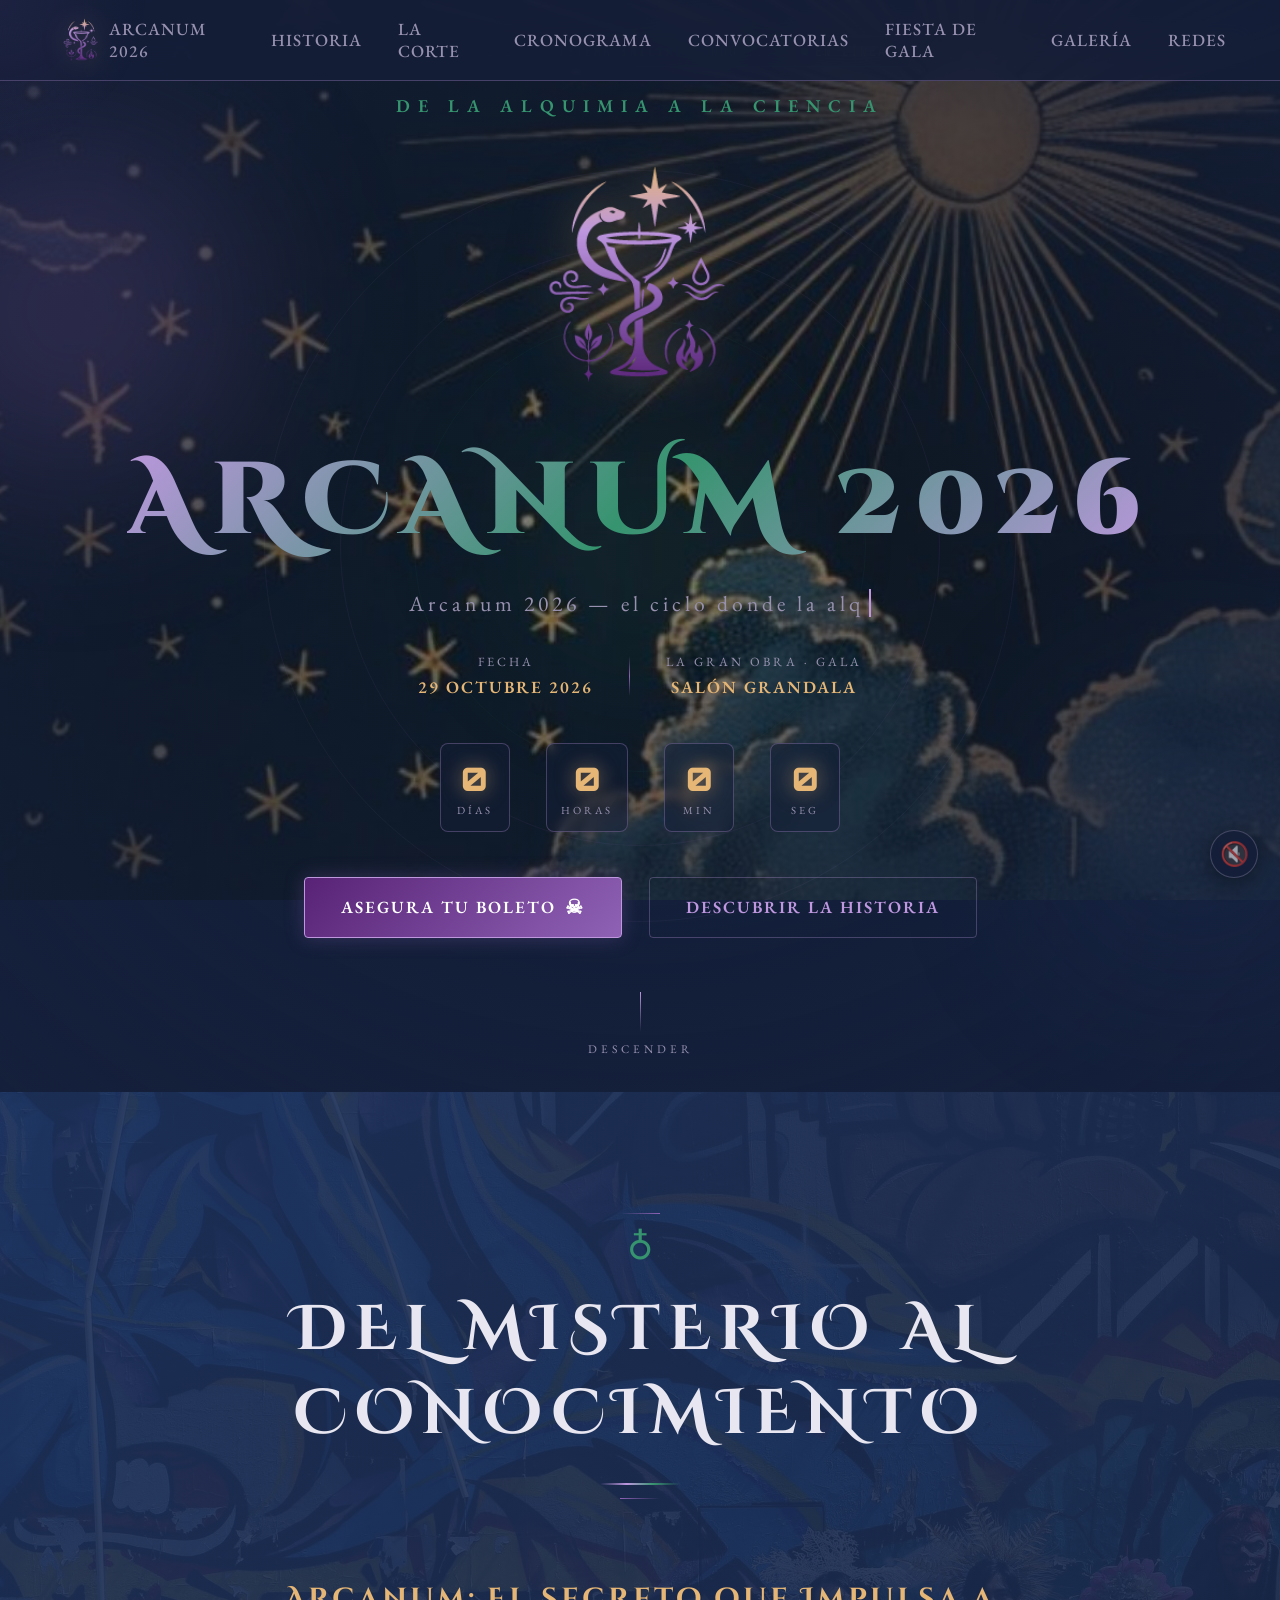
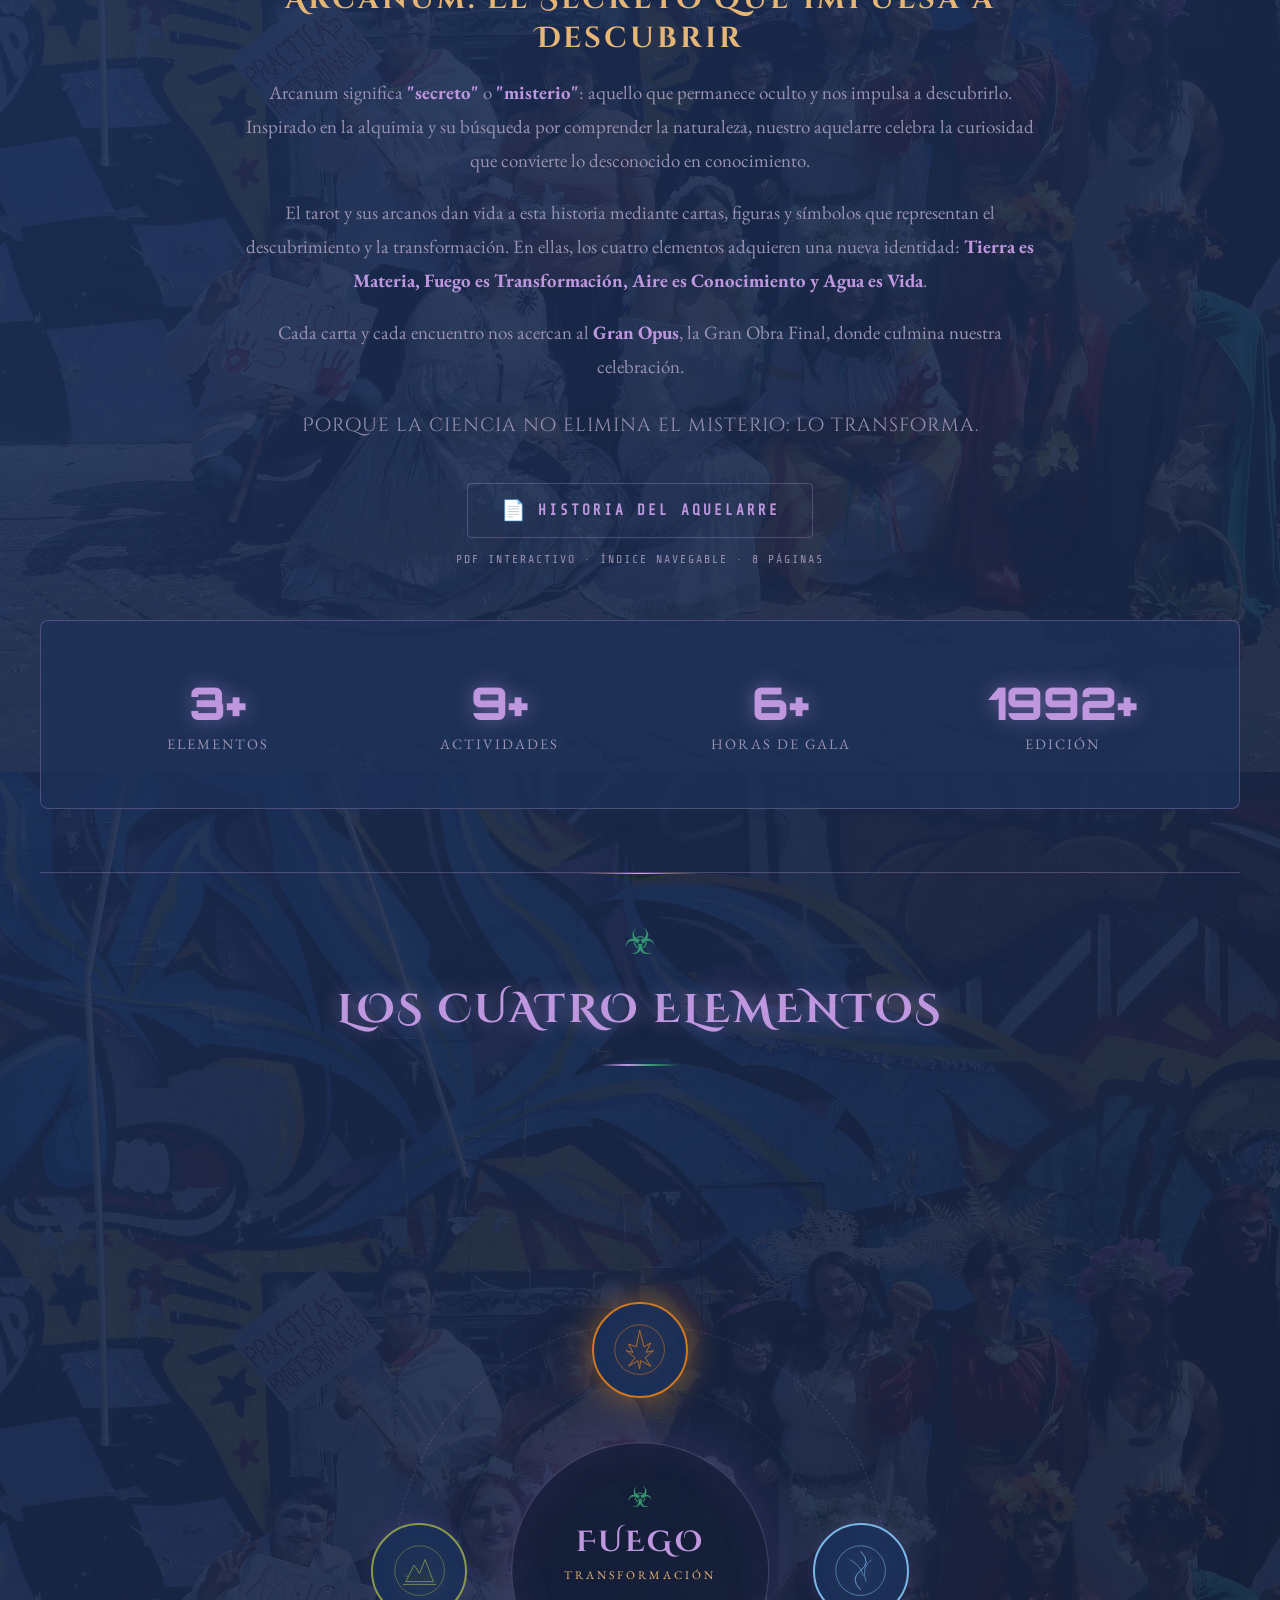
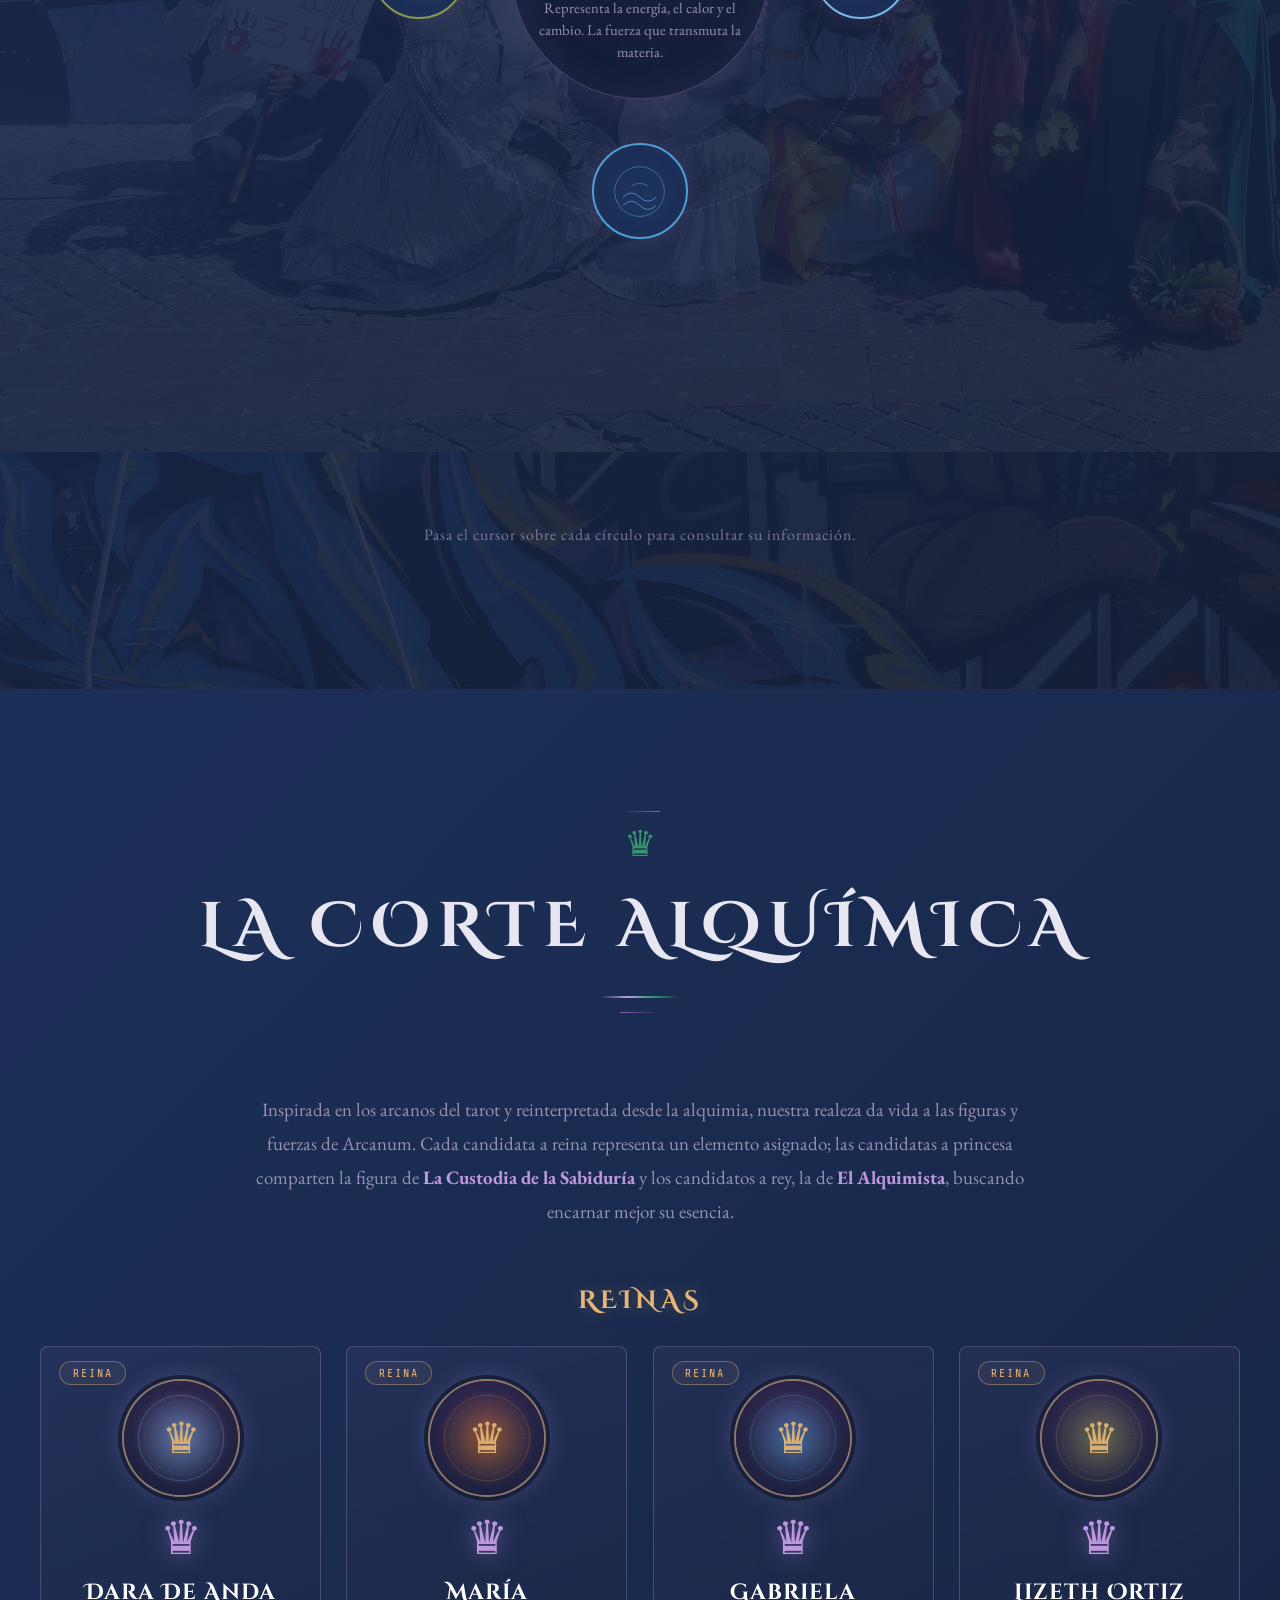
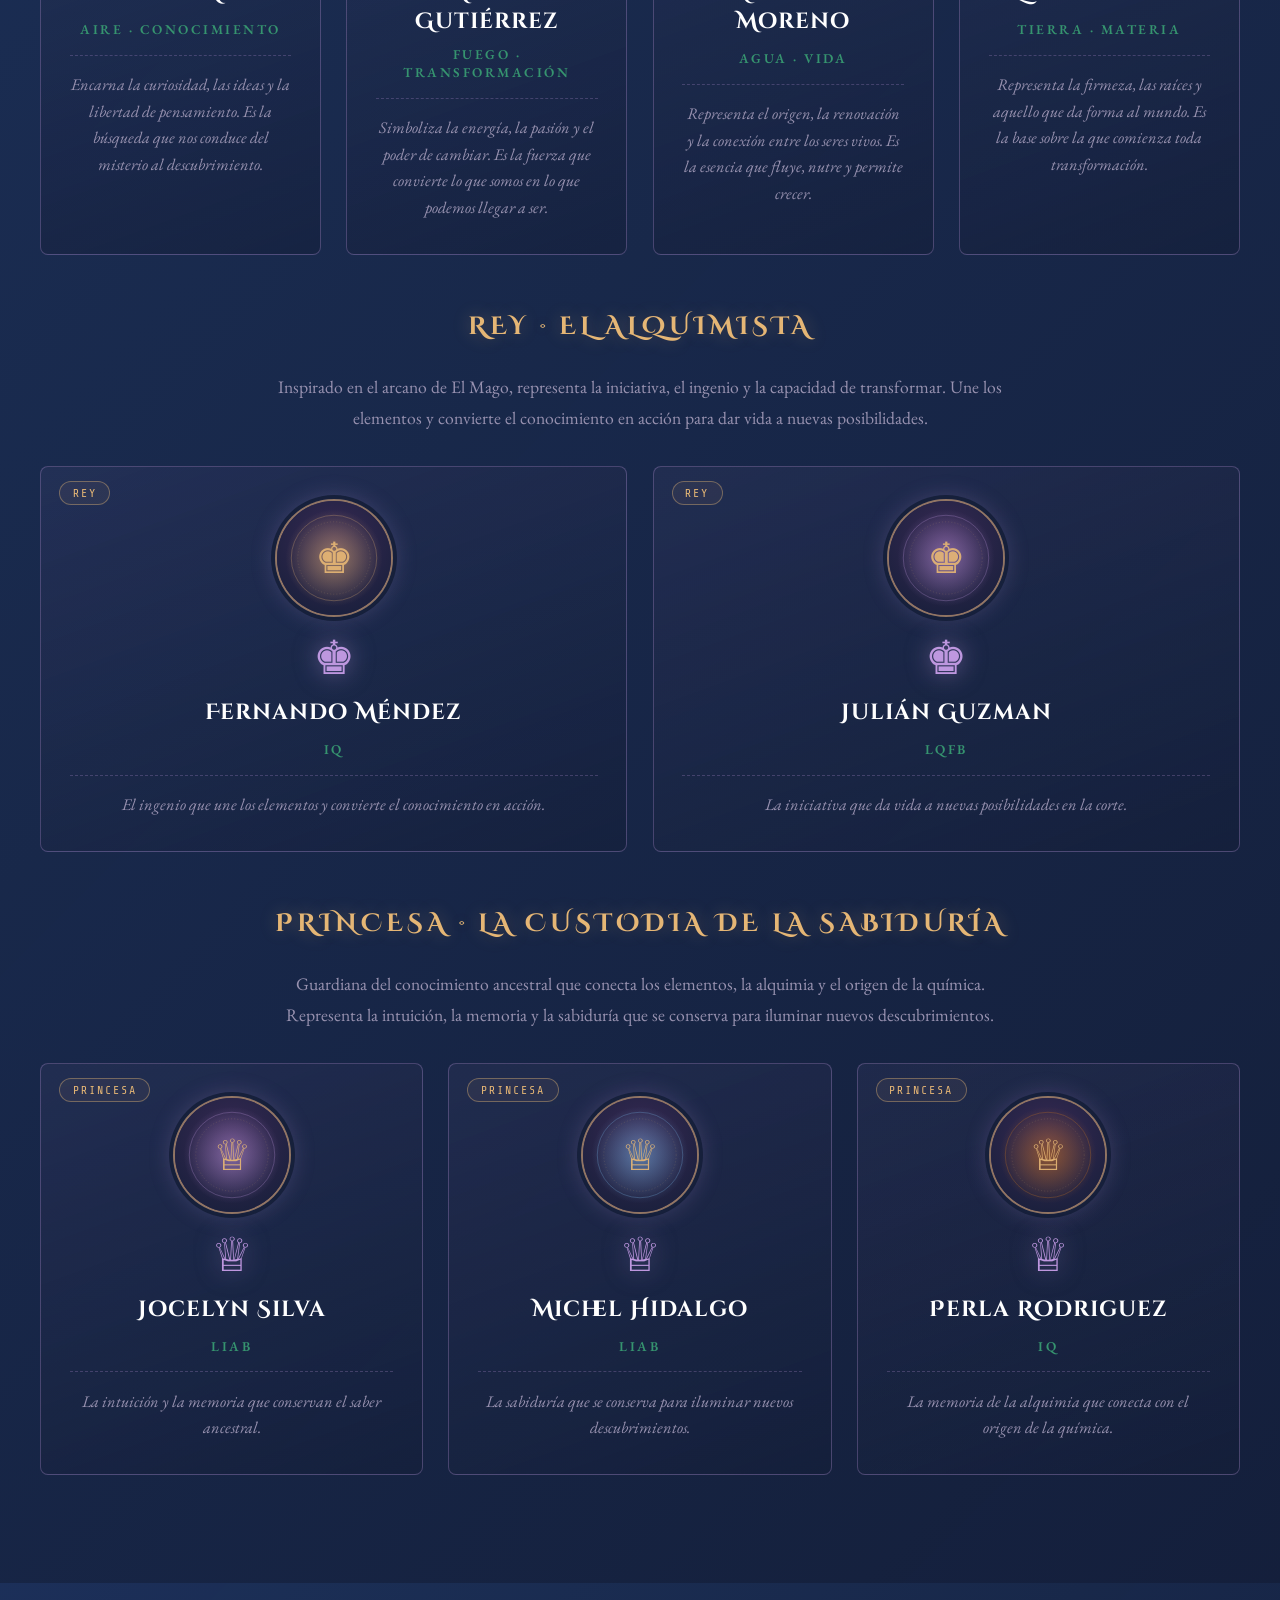
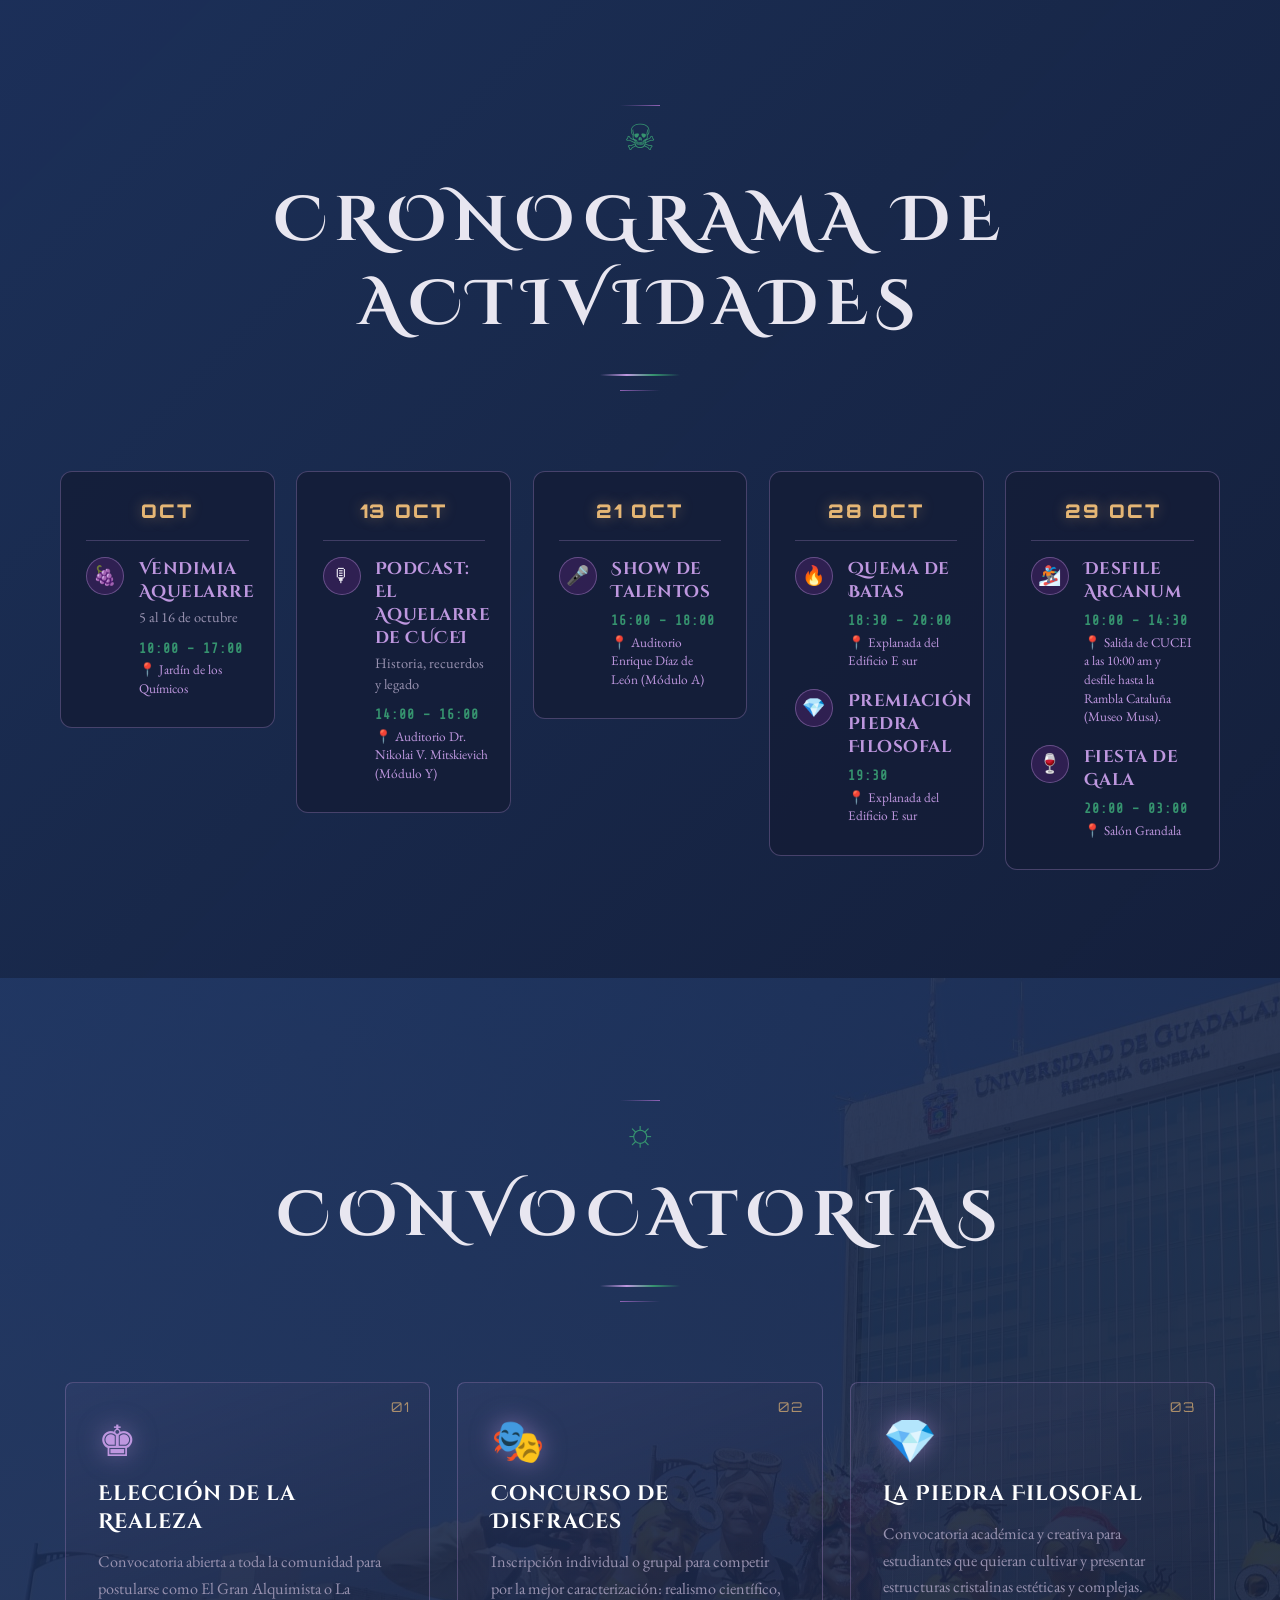
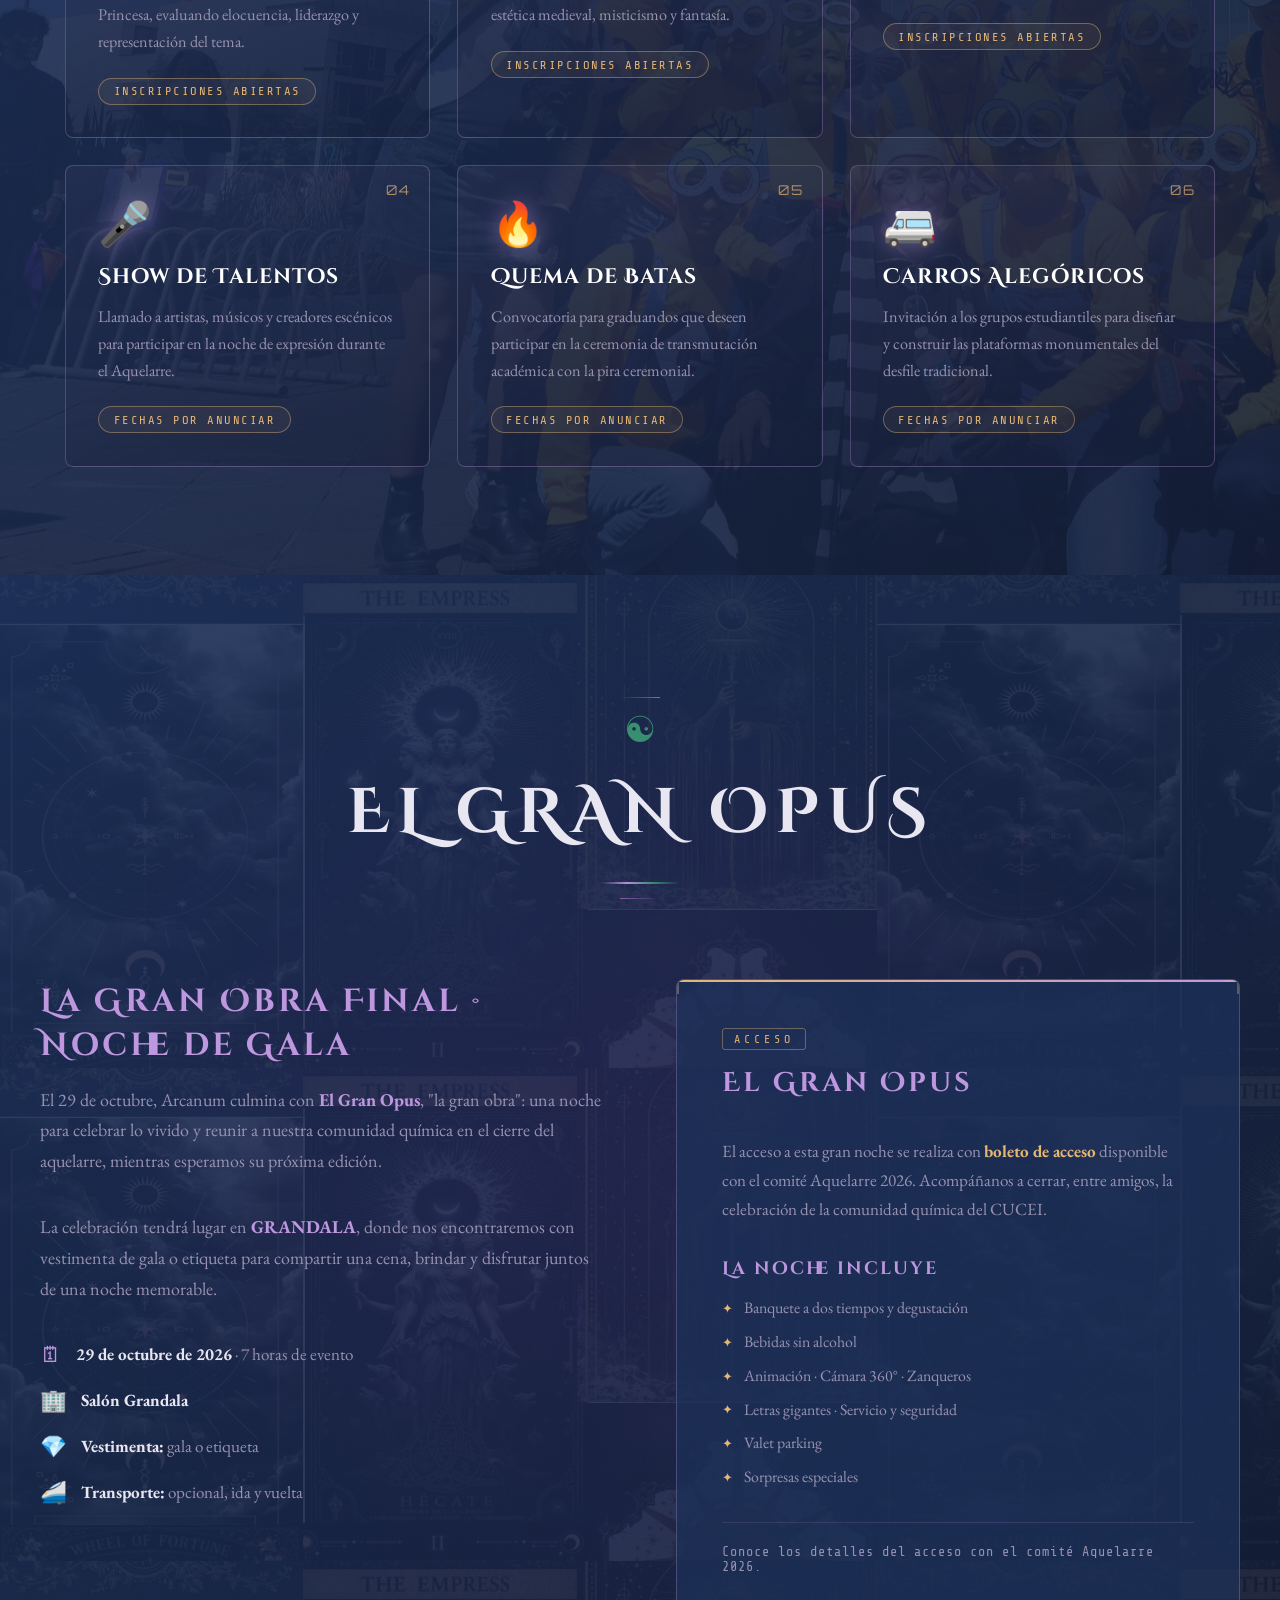
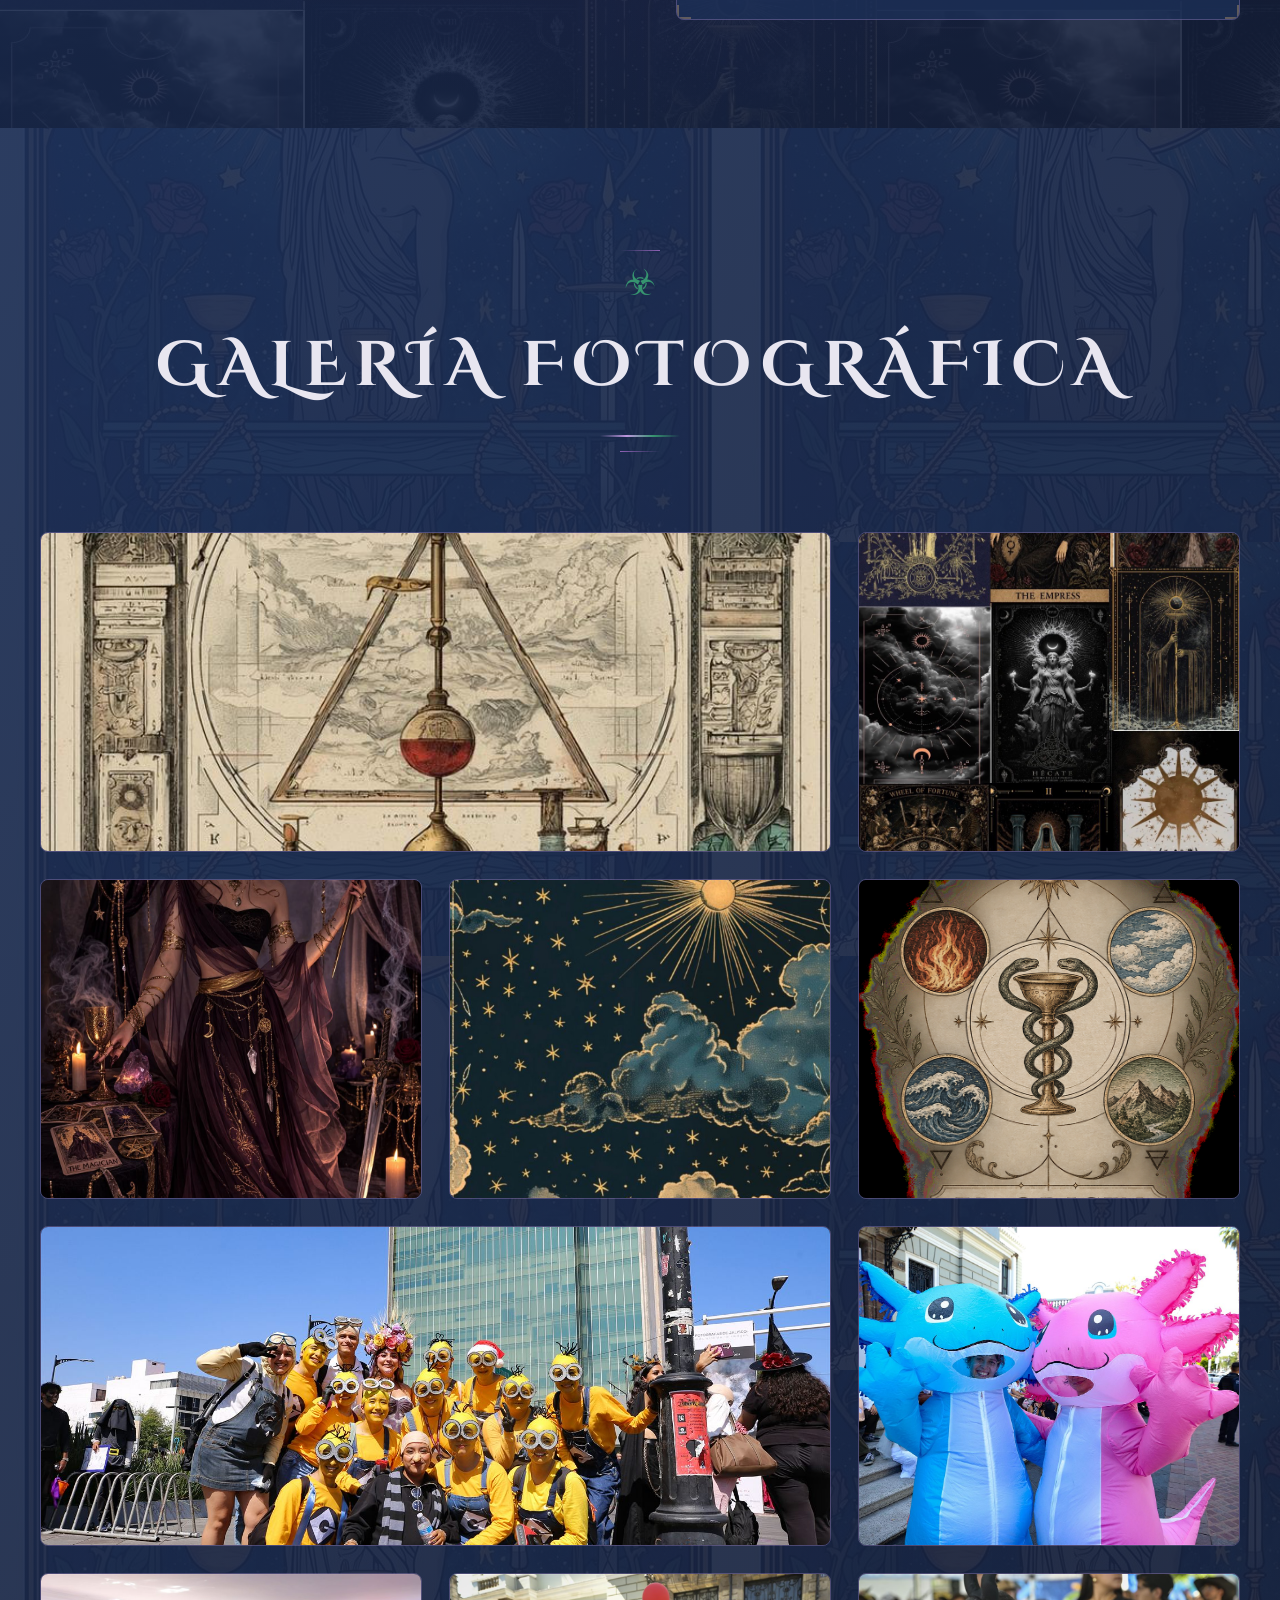
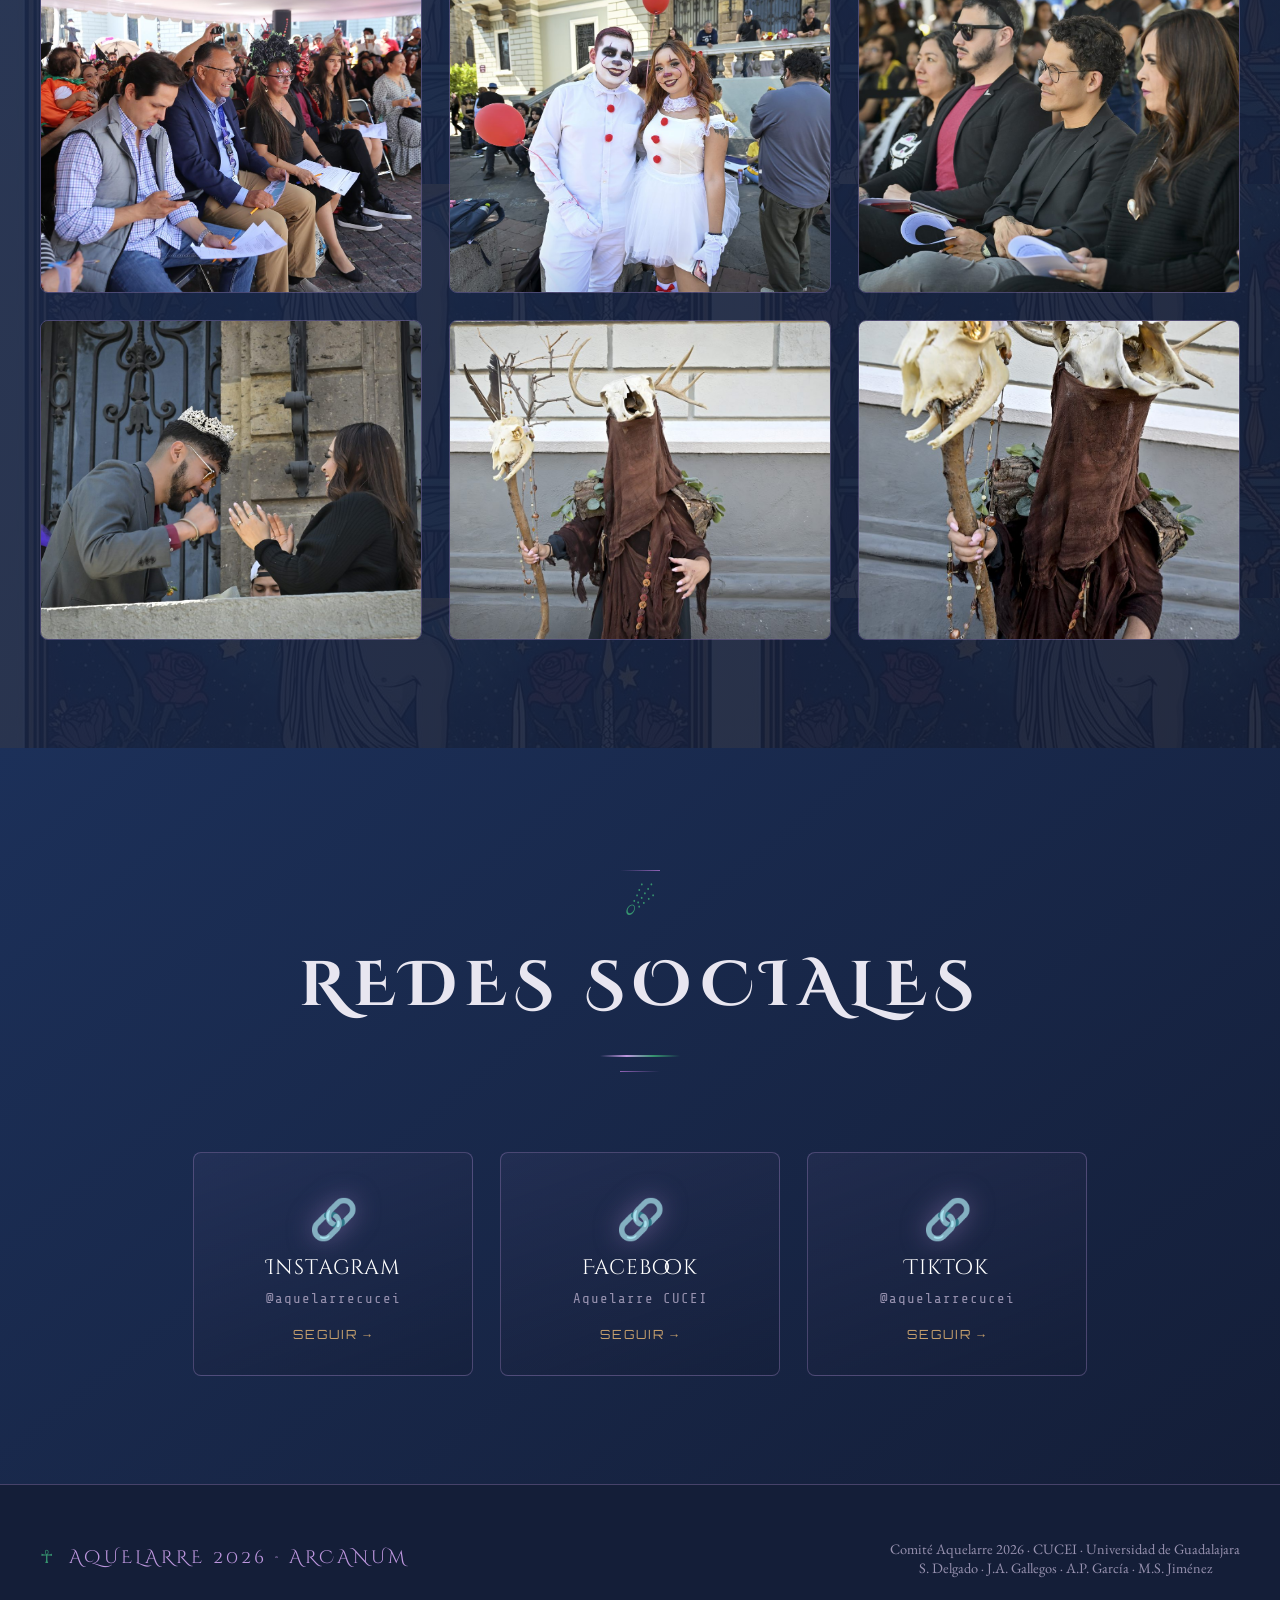
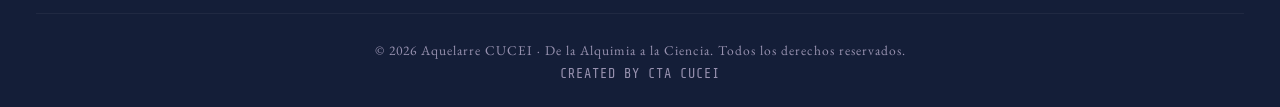
==== commit 5ec2c02e: "informacion aquelarre y pdf" ====
--- a/index.html
+++ b/index.html
@@ -5,7 +5,7 @@
     <meta name="viewport" content="width=device-width, initial-scale=1.0">
     <title>Arcanum 2026 — Aquelarre | CUCEI</title>
     <link rel="stylesheet" href="styles.css">
-    <link href="https://fonts.googleapis.com/css2?family=Cinzel+Decorative:wght@400;700;900&family=Rajdhani:wght@300;400;500;600;700&family=Orbitron:wght@400;500;700;900&family=Share+Tech+Mono&display=swap" rel="stylesheet">
+    <link href="https://fonts.googleapis.com/css2?family=Cinzel+Decorative:wght@400;700;900&family=EB+Garamond:ital,wght@0,400;0,500;0,600;1,400&family=Rajdhani:wght@300;400;500;600;700&family=Orbitron:wght@400;500;700;900&family=Share+Tech+Mono&display=swap" rel="stylesheet">
 </head>
 <body>
     <div id="particles-container"></div>
@@ -95,28 +95,42 @@
         </div>
     </section>
 
-    <section id="historia" class="section about" style="background-image: url('assets/moodboard/bg/about.jpg');">
+    <section id="historia" class="section about" style="background-image: url('assets/moodboard/bg/historia-aquelarre.jpg');">
         <div class="section-bg-overlay"></div>
         <div class="section-container">
             <div class="section-header">
                 <span class="section-rune">&#x2641;</span>
-                <h2 class="section-title" data-text="HISTORIA DEL AQUELARRE">HISTORIA DEL AQUELARRE</h2>
+                <h2 class="section-title" data-text="DEL MISTERIO AL CONOCIMIENTO">DEL MISTERIO AL CONOCIMIENTO</h2>
                 <div class="section-line"></div>
             </div>
             <div class="about-intro">
-                <h3>De la Alquimia a la Ciencia</h3>
+                <h3>Arcanum: El Secreto que Impulsa a Descubrir</h3>
                 <p>
-                    "El Origen" es una propuesta temática inspirada en la alquimia como uno de los
-                    antecedentes históricos de la química, retomando su imaginario de misterio,
-                    transformación y búsqueda del conocimiento. El concepto parte de explorar aquello
-                    que existió antes de la química moderna: una época en la que la transformación de
-                    la materia era interpretada a través de símbolos, elementos y prácticas que
-                    mezclaban observación, filosofía y misticismo.
+                    Arcanum significa <strong>"secreto"</strong> o <strong>"misterio"</strong>: aquello que
+                    permanece oculto y nos impulsa a descubrirlo. Inspirado en la alquimia y su búsqueda
+                    por comprender la naturaleza, nuestro aquelarre celebra la curiosidad que convierte
+                    lo desconocido en conocimiento.
                 </p>
                 <p>
-                    Hoy queremos mantener las costumbres e implementar desde donde son todas nuestras
-                    raíces: <strong>su origen</strong>.
+                    El tarot y sus arcanos dan vida a esta historia mediante cartas, figuras y símbolos
+                    que representan el descubrimiento y la transformación. En ellas, los cuatro elementos
+                    adquieren una nueva identidad: <strong>Tierra es Materia, Fuego es Transformación,
+                    Aire es Conocimiento y Agua es Vida</strong>.
                 </p>
+                <p>
+                    Cada carta y cada encuentro nos acercan al <strong>Gran Opus</strong>, la Gran Obra
+                    Final, donde culmina nuestra celebración.
+                </p>
+                <p class="about-quote">
+                    Porque la ciencia no elimina el misterio: lo transforma.
+                </p>
+                <div class="about-download">
+                    <a class="btn btn-secondary" href="assets/docs/historia-del-aquelarre.pdf" download="Historia del Aquelarre · Arcanum 2026.pdf">
+                        <span class="btn-icon">&#x1F4C4;</span>
+                        <span class="btn-text">Historia del Aquelarre</span>
+                    </a>
+                    <span class="about-download-note">PDF interactivo · índice navegable · 8 páginas</span>
+                </div>
             </div>
             <div class="about-stats">
                 <div class="stat">
@@ -142,6 +156,7 @@
                     <h3 class="sub-title">LOS CUATRO ELEMENTOS</h3>
                     <div class="section-line"></div>
                 </div>
+                <div class="element-stage">
                 <div class="element-ring">
                     <div class="ring-deco ring-deco-1"></div>
                     <div class="ring-deco ring-deco-2"></div>
@@ -190,28 +205,28 @@
                         </span>
                     </button>
                 </div>
-                <div class="element-grid">
-                    <div class="element-mini" data-tilt>
-                        <span class="element-mini-rune" style="color: var(--fire);">&#x2623;</span>
-                        <h4>FUEGO</h4>
-                        <p>Energía, calor y cambio. La fuerza que transmuta la materia.</p>
-                    </div>
-                    <div class="element-mini" data-tilt>
-                        <span class="element-mini-rune" style="color: var(--air);">&#x2641;</span>
-                        <h4>AIRE</h4>
-                        <p>Lo invisible, el movimiento y la búsqueda de respuestas.</p>
-                    </div>
-                    <div class="element-mini" data-tilt>
-                        <span class="element-mini-rune" style="color: var(--water);">&#x2651;</span>
-                        <h4>AGUA</h4>
-                        <p>Líquidos, adaptación y vida en todas sus formas.</p>
-                    </div>
-                    <div class="element-mini" data-tilt>
-                        <span class="element-mini-rune" style="color: var(--earth);">&#x2642;</span>
-                        <h4>TIERRA</h4>
-                        <p>Aquello que podemos tocar, transformar y estudiar.</p>
-                    </div>
-                </div>
+                <div class="element-mini element-mini-fire" data-hue="fire">
+                    <span class="element-mini-rune" style="color: var(--fire);">&#x2623;</span>
+                    <h4>FUEGO</h4>
+                    <p>Energía, calor y cambio. La fuerza que transmuta la materia.</p>
+                </div>
+                <div class="element-mini element-mini-air" data-hue="air">
+                    <span class="element-mini-rune" style="color: var(--air);">&#x2641;</span>
+                    <h4>AIRE</h4>
+                    <p>Lo invisible, el movimiento y la búsqueda de respuestas.</p>
+                </div>
+                <div class="element-mini element-mini-water" data-hue="water">
+                    <span class="element-mini-rune" style="color: var(--water);">&#x2651;</span>
+                    <h4>AGUA</h4>
+                    <p>Líquidos, adaptación y vida en todas sus formas.</p>
+                </div>
+                <div class="element-mini element-mini-earth" data-hue="earth">
+                    <span class="element-mini-rune" style="color: var(--earth);">&#x2642;</span>
+                    <h4>TIERRA</h4>
+                    <p>Aquello que podemos tocar, transformar y estudiar.</p>
+                </div>
+                </div>
+                <p class="element-hint">Pasa el cursor sobre cada círculo para consultar su información.</p>
             </div>
         </div>
     </section>
@@ -224,88 +239,115 @@
                 <h2 class="section-title" data-text="LA CORTE ALQUÍMICA">LA CORTE ALQUÍMICA</h2>
                 <div class="section-line"></div>
             </div>
-
-            <!-- REYES (2) -->
+            <div class="about-intro">
+                <p>
+                    Inspirada en los arcanos del tarot y reinterpretada desde la alquimia, nuestra
+                    realeza da vida a las figuras y fuerzas de Arcanum. Cada candidata a reina
+                    representa un elemento asignado; las candidatas a princesa comparten la figura
+                    de <strong>La Custodia de la Sabiduría</strong> y los candidatos a rey, la de
+                    <strong>El Alquimista</strong>, buscando encarnar mejor su esencia.
+                </p>
+            </div>
+
+            <!-- REINAS (4) -->
             <div class="royal-group">
-                <h3 class="royal-group-title">EL GRAN ALQUIMISTA · REYES</h3>
+                <h3 class="royal-group-title">REINAS</h3>
                 <div class="royal-grid">
-                    <article class="royal-card" data-tilt data-elemento="fuego" data-nombre="Aurelius Draven" data-titulo="REY" data-foto="assets/royals/aurelius-draven.svg">
-                        <div class="royal-photo"><img src="assets/royals/aurelius-draven.svg" alt="Aurelius Draven"></div>
+                    <article class="royal-card" data-tilt data-elemento="aire" data-nombre="Dara De Anda" data-titulo="REINA" data-foto="assets/royals/dara-de-anda.svg">
+                        <div class="royal-photo"><img src="assets/royals/dara-de-anda.svg" alt="Dara De Anda"></div>
+                        <span class="royal-tag">REINA</span>
+                        <span class="royal-icon">&#x265B;</span>
+                        <h4 class="royal-name">Dara De Anda</h4>
+                        <span class="royal-element">AIRE · Conocimiento</span>
+                        <p class="royal-message">Encarna la curiosidad, las ideas y la libertad de pensamiento. Es la búsqueda que nos conduce del misterio al descubrimiento.</p>
+                    </article>
+                    <article class="royal-card" data-tilt data-elemento="fuego" data-nombre="María Gutiérrez" data-titulo="REINA" data-foto="assets/royals/maria-gutierrez.svg">
+                        <div class="royal-photo"><img src="assets/royals/maria-gutierrez.svg" alt="María Gutiérrez"></div>
+                        <span class="royal-tag">REINA</span>
+                        <span class="royal-icon">&#x265B;</span>
+                        <h4 class="royal-name">María Gutiérrez</h4>
+                        <span class="royal-element">FUEGO · Transformación</span>
+                        <p class="royal-message">Simboliza la energía, la pasión y el poder de cambiar. Es la fuerza que convierte lo que somos en lo que podemos llegar a ser.</p>
+                    </article>
+                    <article class="royal-card" data-tilt data-elemento="agua" data-nombre="Gabriela Moreno" data-titulo="REINA" data-foto="assets/royals/gabriela-moreno.svg">
+                        <div class="royal-photo"><img src="assets/royals/gabriela-moreno.svg" alt="Gabriela Moreno"></div>
+                        <span class="royal-tag">REINA</span>
+                        <span class="royal-icon">&#x265B;</span>
+                        <h4 class="royal-name">Gabriela Moreno</h4>
+                        <span class="royal-element">AGUA · Vida</span>
+                        <p class="royal-message">Representa el origen, la renovación y la conexión entre los seres vivos. Es la esencia que fluye, nutre y permite crecer.</p>
+                    </article>
+                    <article class="royal-card" data-tilt data-elemento="tierra" data-nombre="Lizeth Ortiz" data-titulo="REINA" data-foto="assets/royals/lizeth-ortiz.svg">
+                        <div class="royal-photo"><img src="assets/royals/lizeth-ortiz.svg" alt="Lizeth Ortiz"></div>
+                        <span class="royal-tag">REINA</span>
+                        <span class="royal-icon">&#x265B;</span>
+                        <h4 class="royal-name">Lizeth Ortiz</h4>
+                        <span class="royal-element">TIERRA · Materia</span>
+                        <p class="royal-message">Representa la firmeza, las raíces y aquello que da forma al mundo. Es la base sobre la que comienza toda transformación.</p>
+                    </article>
+                </div>
+            </div>
+
+            <!-- REY (2) / El Alquimista -->
+            <div class="royal-group">
+                <h3 class="royal-group-title">REY · EL ALQUIMISTA</h3>
+                <p class="royal-legend">
+                    Inspirado en el arcano de El Mago, representa la iniciativa, el ingenio y la
+                    capacidad de transformar. Une los elementos y convierte el conocimiento en
+                    acción para dar vida a nuevas posibilidades.
+                </p>
+                <div class="royal-grid">
+                    <article class="royal-card" data-tilt data-elemento="alquimista" data-nombre="Fernando Méndez" data-titulo="REY" data-foto="assets/royals/fernando-mendez.svg">
+                        <div class="royal-photo"><img src="assets/royals/fernando-mendez.svg" alt="Fernando Méndez"></div>
                         <span class="royal-tag">REY</span>
                         <span class="royal-icon">&#x265A;</span>
-                        <h4 class="royal-name">Aurelius Draven</h4>
-                        <span class="royal-element">FUEGO · Transformación</span>
-                        <p class="royal-message">"El fuego interior transmuta el saber en poder. Tu palabra enciende los caminos de la Gran Obra."</p>
-                    </article>
-                    <article class="royal-card" data-tilt data-elemento="tierra" data-nombre="Thorne Kestrel" data-titulo="REY" data-foto="assets/royals/thorne-kestrel.svg">
-                        <div class="royal-photo"><img src="assets/royals/thorne-kestrel.svg" alt="Thorne Kestrel"></div>
+                        <h4 class="royal-name">Fernando Méndez</h4>
+                        <span class="royal-element">IQ</span>
+                        <p class="royal-message">El ingenio que une los elementos y convierte el conocimiento en acción.</p>
+                    </article>
+                    <article class="royal-card" data-tilt data-elemento="alquimista" data-nombre="Julián Guzman" data-titulo="REY" data-foto="assets/royals/julian-guzman.svg">
+                        <div class="royal-photo"><img src="assets/royals/julian-guzman.svg" alt="Julián Guzman"></div>
                         <span class="royal-tag">REY</span>
                         <span class="royal-icon">&#x265A;</span>
-                        <h4 class="royal-name">Thorne Kestrel</h4>
-                        <span class="royal-element">TIERRA · Materia</span>
-                        <p class="royal-message">"De la tierra se forjan los cimientos del reino: firmeza, raíz y legado para toda la comunidad."</p>
-                    </article>
-                </div>
-            </div>
-
-            <!-- REINAS (4) -->
+                        <h4 class="royal-name">Julián Guzman</h4>
+                        <span class="royal-element">LQFB</span>
+                        <p class="royal-message">La iniciativa que da vida a nuevas posibilidades en la corte.</p>
+                    </article>
+                </div>
+            </div>
+
+            <!-- PRINCESAS (3) / La Custodia de la Sabiduría -->
             <div class="royal-group">
-                <h3 class="royal-group-title">LA CORTE · REINAS</h3>
+                <h3 class="royal-group-title">PRINCESA · LA CUSTODIA DE LA SABIDURÍA</h3>
+                <p class="royal-legend">
+                    Guardiana del conocimiento ancestral que conecta los elementos, la alquimia y el
+                    origen de la química. Representa la intuición, la memoria y la sabiduría que se
+                    conserva para iluminar nuevos descubrimientos.
+                </p>
                 <div class="royal-grid">
-                    <article class="royal-card" data-tilt data-elemento="fuego" data-nombre="Seraphina Nyx" data-titulo="REINA" data-foto="assets/royals/seraphina-nyx.svg">
-                        <div class="royal-photo"><img src="assets/royals/seraphina-nyx.svg" alt="Seraphina Nyx"></div>
-                        <span class="royal-tag">REINA</span>
-                        <span class="royal-icon">&#x265B;</span>
-                        <h4 class="royal-name">Seraphina Nyx</h4>
-                        <span class="royal-element">FUEGO · Transformación</span>
-                        <p class="royal-message">"Tu voluntad es la llama que purifica y da inicio a toda transmutación."</p>
-                    </article>
-                    <article class="royal-card" data-tilt data-elemento="aire" data-nombre="Isolde Briar" data-titulo="REINA" data-foto="assets/royals/isolde-briar.svg">
-                        <div class="royal-photo"><img src="assets/royals/isolde-briar.svg" alt="Isolde Briar"></div>
-                        <span class="royal-tag">REINA</span>
-                        <span class="royal-icon">&#x265B;</span>
-                        <h4 class="royal-name">Isolde Briar</h4>
-                        <span class="royal-element">AIRE · Conocimiento</span>
-                        <p class="royal-message">"Tus ideas vuelan libres y tu elocuencia despeja los misterios del aquelarre."</p>
-                    </article>
-                    <article class="royal-card" data-tilt data-elemento="agua" data-nombre="Lunaire Vex" data-titulo="REINA" data-foto="assets/royals/lunaire-vex.svg">
-                        <div class="royal-photo"><img src="assets/royals/lunaire-vex.svg" alt="Lunaire Vex"></div>
-                        <span class="royal-tag">REINA</span>
-                        <span class="royal-icon">&#x265B;</span>
-                        <h4 class="royal-name">Lunaire Vex</h4>
-                        <span class="royal-element">AGUA · Vida</span>
-                        <p class="royal-message">"Tu espíritu fluye y adapta: eres el manantial que sostiene a la corte."</p>
-                    </article>
-                    <article class="royal-card" data-tilt data-elemento="tierra" data-nombre="Marisol Thornhart" data-titulo="REINA" data-foto="assets/royals/marisol-thornhart.svg">
-                        <div class="royal-photo"><img src="assets/royals/marisol-thornhart.svg" alt="Marisol Thornhart"></div>
-                        <span class="royal-tag">REINA</span>
-                        <span class="royal-icon">&#x265B;</span>
-                        <h4 class="royal-name">Marisol Thornhart</h4>
-                        <span class="royal-element">TIERRA · Materia</span>
-                        <p class="royal-message">"Tu corazón es raíz: estabilidad, cuidado y alimento para el reino."</p>
-                    </article>
-                </div>
-            </div>
-
-            <!-- PRINCESAS (2) -->
-            <div class="royal-group">
-                <h3 class="royal-group-title">LA PRINCESA · PRINCESAS</h3>
-                <div class="royal-grid">
-                    <article class="royal-card" data-tilt data-elemento="agua" data-nombre="Selene Marigold" data-titulo="PRINCESA" data-foto="assets/royals/selene-marigold.svg">
-                        <div class="royal-photo"><img src="assets/royals/selene-marigold.svg" alt="Selene Marigold"></div>
+                    <article class="royal-card" data-tilt data-elemento="custodia" data-nombre="Jocelyn Silva" data-titulo="PRINCESA" data-foto="assets/royals/jocelyn-silva.svg">
+                        <div class="royal-photo"><img src="assets/royals/jocelyn-silva.svg" alt="Jocelyn Silva"></div>
                         <span class="royal-tag">PRINCESA</span>
                         <span class="royal-icon">&#x2655;</span>
-                        <h4 class="royal-name">Selene Marigold</h4>
-                        <span class="royal-element">AGUA · Vida</span>
-                        <p class="royal-message">"Tu luz nace del agua: intuición, dulzura y la promesa de lo que viene."</p>
-                    </article>
-                    <article class="royal-card" data-tilt data-elemento="aire" data-nombre="Cassiopeia Finch" data-titulo="PRINCESA" data-foto="assets/royals/cassiopeia-finch.svg">
-                        <div class="royal-photo"><img src="assets/royals/cassiopeia-finch.svg" alt="Cassiopeia Finch"></div>
+                        <h4 class="royal-name">Jocelyn Silva</h4>
+                        <span class="royal-element">LIAB</span>
+                        <p class="royal-message">La intuición y la memoria que conservan el saber ancestral.</p>
+                    </article>
+                    <article class="royal-card" data-tilt data-elemento="custodia" data-nombre="Michel Hidalgo" data-titulo="PRINCESA" data-foto="assets/royals/michel-hidalgo.svg">
+                        <div class="royal-photo"><img src="assets/royals/michel-hidalgo.svg" alt="Michel Hidalgo"></div>
                         <span class="royal-tag">PRINCESA</span>
                         <span class="royal-icon">&#x2655;</span>
-                        <h4 class="royal-name">Cassiopeia Finch</h4>
-                        <span class="royal-element">AIRE · Conocimiento</span>
-                        <p class="royal-message">"Eres el susurro que aprende, la curiosidad que abre nuevos rumbos."</p>
+                        <h4 class="royal-name">Michel Hidalgo</h4>
+                        <span class="royal-element">LIAB</span>
+                        <p class="royal-message">La sabiduría que se conserva para iluminar nuevos descubrimientos.</p>
+                    </article>
+                    <article class="royal-card" data-tilt data-elemento="custodia" data-nombre="Perla Rodriguez" data-titulo="PRINCESA" data-foto="assets/royals/perla-rodriguez.svg">
+                        <div class="royal-photo"><img src="assets/royals/perla-rodriguez.svg" alt="Perla Rodriguez"></div>
+                        <span class="royal-tag">PRINCESA</span>
+                        <span class="royal-icon">&#x2655;</span>
+                        <h4 class="royal-name">Perla Rodriguez</h4>
+                        <span class="royal-element">IQ</span>
+                        <p class="royal-message">La memoria de la alquimia que conecta con el origen de la química.</p>
                     </article>
                 </div>
             </div>
@@ -323,140 +365,93 @@
             <div class="days-grid">
                 <div class="day-col" data-tilt>
                     <div class="day-head">
-                        <span class="day-num">DÍA 1</span>
+                        <span class="day-num">OCT</span>
                     </div>
                     <ul class="day-list">
                         <li>
-                            <span class="day-ico">&#x1F3E2;</span>
+                            <span class="day-ico">&#x1F347;</span>
                             <div class="day-body">
-                                <h4>Decoración de Salones</h4>
-                                <p>El campus se transforma en un gabinete alquímico.</p>
+                                <h4>Vendimia Aquelarre</h4>
+                                <p>5 al 16 de octubre</p>
+                                <span class="day-hour">10:00 – 17:00</span>
+                                <span class="day-place">&#x1F4CD; Jardín de los Químicos</span>
                             </div>
                         </li>
                     </ul>
                 </div>
                 <div class="day-col" data-tilt>
                     <div class="day-head">
-                        <span class="day-num">DÍA 2</span>
+                        <span class="day-num">13 OCT</span>
                     </div>
                     <ul class="day-list">
                         <li>
-                            <span class="day-ico">&#x1F690;</span>
+                            <span class="day-ico">&#x1F399;</span>
                             <div class="day-body">
-                                <h4>Carros Alegóricos</h4>
-                                <p>Plataformas monumentales inspiradas en grimorios y laboratorios.</p>
+                                <h4>Podcast: El Aquelarre de CUCEI</h4>
+                                <p>Historia, recuerdos y legado</p>
+                                <span class="day-hour">14:00 – 16:00</span>
+                                <span class="day-place">&#x1F4CD; Auditorio Dr. Nikolai V. Mitskievich (Módulo Y)</span>
                             </div>
                         </li>
                     </ul>
                 </div>
                 <div class="day-col" data-tilt>
                     <div class="day-head">
-                        <span class="day-num">DÍA 3</span>
-                    </div>
-                    <ul class="day-list">
-                        <li>
-                            <span class="day-ico">&#x1F48E;</span>
-                            <div class="day-body">
-                                <h4>La Piedra Filosofal</h4>
-                                <p>Cultivo y presentación de estructuras cristalinas.</p>
-                            </div>
-                        </li>
-                    </ul>
-                </div>
-                <div class="day-col" data-tilt>
-                    <div class="day-head">
-                        <span class="day-num">DÍA 4</span>
-                    </div>
-                    <ul class="day-list">
-                        <li>
-                            <span class="day-ico">&#x1F3C2;</span>
-                            <div class="day-body">
-                                <h4>Desfile Tradicional</h4>
-                                <p>Procesión festiva con comparsas, música y estandartes.</p>
-                            </div>
-                        </li>
-                    </ul>
-                </div>
-                <div class="day-col" data-tilt>
-                    <div class="day-head">
-                        <span class="day-num">DÍA 5</span>
-                    </div>
-                    <ul class="day-list">
-                        <li>
-                            <span class="day-ico">&#x1F3AD;</span>
-                            <div class="day-body">
-                                <h4>Concurso de Disfraces</h4>
-                                <p>Caracterización científica, medieval, mística y fantástica.</p>
-                            </div>
-                        </li>
-                    </ul>
-                </div>
-                <div class="day-col" data-tilt>
-                    <div class="day-head">
-                        <span class="day-num">DÍA 6</span>
+                        <span class="day-num">21 OCT</span>
                     </div>
                     <ul class="day-list">
                         <li>
                             <span class="day-ico">&#x1F3A4;</span>
                             <div class="day-body">
                                 <h4>Show de Talentos</h4>
-                                <p>Noche de expresión escénica y musical de la realeza.</p>
+                                <span class="day-hour">16:00 – 18:00</span>
+                                <span class="day-place">&#x1F4CD; Auditorio Enrique Díaz de León (Módulo A)</span>
                             </div>
                         </li>
                     </ul>
                 </div>
                 <div class="day-col" data-tilt>
                     <div class="day-head">
-                        <span class="day-num">DÍA 7</span>
-                    </div>
-                    <ul class="day-list">
-                        <li>
-                            <span class="day-ico">&#x1F319;</span>
-                            <div class="day-body">
-                                <h4>Recorrido Nocturno</h4>
-                                <p>Misterio y leyendas por los pasillos de CUCEI.</p>
-                            </div>
-                        </li>
-                    </ul>
-                </div>
-                <div class="day-col" data-tilt>
-                    <div class="day-head">
-                        <span class="day-num">DÍA 8</span>
+                        <span class="day-num">28 OCT</span>
                     </div>
                     <ul class="day-list">
                         <li>
                             <span class="day-ico">&#x1F525;</span>
                             <div class="day-body">
                                 <h4>Quema de Batas</h4>
-                                <p>Pira ceremonial con sales que tiñen el fuego.</p>
+                                <span class="day-hour">18:30 – 20:00</span>
+                                <span class="day-place">&#x1F4CD; Explanada del Edificio E sur</span>
+                            </div>
+                        </li>
+                        <li>
+                            <span class="day-ico">&#x1F48E;</span>
+                            <div class="day-body">
+                                <h4>Premiación Piedra Filosofal</h4>
+                                <span class="day-hour">19:30</span>
+                                <span class="day-place">&#x1F4CD; Explanada del Edificio E sur</span>
                             </div>
                         </li>
                     </ul>
                 </div>
                 <div class="day-col" data-tilt>
                     <div class="day-head">
-                        <span class="day-num">DÍA 9</span>
+                        <span class="day-num">29 OCT</span>
                     </div>
                     <ul class="day-list">
                         <li>
-                            <span class="day-ico">&#x1F451;</span>
+                            <span class="day-ico">&#x1F3C2;</span>
                             <div class="day-body">
-                                <h4>Elección de la Realeza</h4>
-                                <p>Coronación según el puntaje acumulado.</p>
+                                <h4>Desfile Arcanum</h4>
+                                <span class="day-hour">10:00 – 14:30</span>
+                                <span class="day-place">&#x1F4CD; Salida de CUCEI a las 10:00 am y desfile hasta la Rambla Cataluña (Museo Musa).</span>
                             </div>
                         </li>
-                    </ul>
-                </div>
-                <div class="day-col" data-tilt>
-                    <div class="day-head">
-                        <span class="day-num">DÍA 10</span>
-                    </div>
-                    <ul class="day-list">
                         <li>
                             <span class="day-ico">&#x1F377;</span>
                             <div class="day-body">
                                 <h4>Fiesta de Gala</h4>
-                                <p>Banquete, photocalls y entrega de reconocimientos.</p>
+                                <span class="day-hour">20:00 – 03:00</span>
+                                <span class="day-place">&#x1F4CD; Salón Grandala</span>
                             </div>
                         </li>
                     </ul>
@@ -465,7 +460,7 @@
         </div>
     </section>
 
-    <section id="convocatorias" class="section convocatorias" style="background-image: url('assets/moodboard/bg/about.jpg');">
+    <section id="convocatorias" class="section convocatorias" style="background-image: url('assets/moodboard/bg/convocatorias-aquelarre.jpg');">
         <div class="section-bg-overlay"></div>
         <div class="section-container">
             <div class="section-header">
@@ -525,12 +520,22 @@
         <div class="section-container">
             <div class="section-header">
                 <span class="section-rune">&#x262F;</span>
-                <h2 class="section-title" data-text="FIESTA DE GALA">FIESTA DE GALA</h2>
+                <h2 class="section-title" data-text="EL GRAN OPUS">EL GRAN OPUS</h2>
                 <div class="section-line"></div>
             </div>
             <div class="register-content">
                 <div class="register-info">
-                    <h3>Fiesta de Gala · Aquelarre 2026</h3>
+                    <h3>La Gran Obra Final · Noche de Gala</h3>
+                    <p class="gala-legend">
+                        El 29 de octubre, Arcanum culmina con <strong>El Gran Opus</strong>, "la gran
+                        obra": una noche para celebrar lo vivido y reunir a nuestra comunidad química
+                        en el cierre del aquelarre, mientras esperamos su próxima edición.
+                    </p>
+                    <p class="gala-legend">
+                        La celebración tendrá lugar en <strong>GRANDALA</strong>, donde nos
+                        encontraremos con vestimenta de gala o etiqueta para compartir una cena, brindar
+                        y disfrutar juntos de una noche memorable.
+                    </p>
                     <div class="gala-details">
                         <div class="detail">
                             <span class="detail-icon">&#x1F5D3;</span>
@@ -542,63 +547,37 @@
                         </div>
                         <div class="detail">
                             <span class="detail-icon">&#x1F48E;</span>
-                            <span><strong>Preventa:</strong> inicia 21 de septiembre · Mesa para 12</span>
+                            <span><strong>Vestimenta:</strong> gala o etiqueta</span>
                         </div>
                         <div class="detail">
-                            <span class="detail-icon">&#x2696;</span>
-                            <span><strong>Liquidación:</strong> 16 de octubre</span>
+                            <span class="detail-icon">&#x1F684;</span>
+                            <span><strong>Transporte:</strong> opcional, ida y vuelta</span>
                         </div>
                     </div>
-                    <h4 class="gala-subtitle">Tu boleto incluye</h4>
-                    <p class="gala-list">
-                        Banquete a dos tiempos · Degustación · Bebidas sin alcohol · Decoración ·
-                        Animación · Cámara 360° · Zanqueros · Letras gigantes · Servicio y seguridad ·
-                        Valet parking · Sorpresas especiales
-                    </p>
-                    <div class="detail transport">
-                        <span class="detail-icon">&#x1F684;</span>
-                        <span><strong>Transporte:</strong> $150 por persona · Cupo limitado</span>
-                    </div>
-                    <p class="gala-note">
-                        Los recursos generados contribuirán a premios, decoración, materiales y gastos
-                        del Aquelarre 2026.
-                    </p>
-                </div>
-                <div class="reserve-panel">
+                </div>
+                <div class="opus-panel">
                     <div class="reserve-header">
                         <span class="reserve-tag">ACCESO</span>
-                        <h3>Plan de Reserva</h3>
-                    </div>
-                    <div class="reserve-steps">
-                        <div class="reserve-step">
-                            <span class="step-num">01</span>
-                            <div class="step-info">
-                                <h4>Preventa</h4>
-                                <p>Aparta tu boleto o mesa a partir del <strong>21 de septiembre</strong>.</p>
-                            </div>
-                        </div>
-                        <div class="reserve-step">
-                            <span class="step-num">02</span>
-                            <div class="step-info">
-                                <h4>Liquidación</h4>
-                                <p>Completa tu pago antes del <strong>16 de octubre</strong> para garantizar tu lugar.</p>
-                            </div>
-                        </div>
-                        <div class="reserve-step">
-                            <span class="step-num">03</span>
-                            <div class="step-info">
-                                <h4>La Gran Obra</h4>
-                                <p>Vive la gala el <strong>29 de octubre</strong> en el Salón Grandala.</p>
-                            </div>
-                        </div>
-                    </div>
-                    <div class="reserve-cta">
-                        <span class="cta-line">¿Listo para el ritual?</span>
-                        <a href="#home" class="btn btn-primary btn-full">
-                            <span class="btn-text">OBTENER ACCESO</span>
-                            <span class="btn-icon">&#x2620;</span>
-                        </a>
-                        <p class="cta-note">Boletos disponibles por el comité Aquelarre 2026.</p>
+                        <h3>El Gran Opus</h3>
+                    </div>
+                    <p class="opus-legend">
+                        El acceso a esta gran noche se realiza con <strong>boleto de acceso</strong>
+                        disponible con el comité Aquelarre 2026. Acompáñanos a cerrar, entre amigos,
+                        la celebración de la comunidad química del CUCEI.
+                    </p>
+                    <div class="opus-includes">
+                        <h4>La noche incluye</h4>
+                        <ul>
+                            <li>Banquete a dos tiempos y degustación</li>
+                            <li>Bebidas sin alcohol</li>
+                            <li>Animación · Cámara 360° · Zanqueros</li>
+                            <li>Letras gigantes · Servicio y seguridad</li>
+                            <li>Valet parking</li>
+                            <li>Sorpresas especiales</li>
+                        </ul>
+                    </div>
+                    <div class="opus-note">
+                        Conoce los detalles del acceso con el comité Aquelarre 2026.
                     </div>
                 </div>
             </div>
@@ -615,40 +594,43 @@
             </div>
             <div class="gallery-grid">
                 <div class="gallery-item large">
-                    <img src="assets/moodboard/page1_img8.png" alt="El Origen - atmósfera alquímica">
-                    <div class="gallery-overlay">
-                        <span class="gallery-theme">EL AURA DE LA ALQUIMIA</span>
-                    </div>
-                </div>
-                <div class="gallery-item">
-                    <img src="assets/moodboard/page1_img3.png" alt="Fuego - transformación">
-                    <div class="gallery-overlay">
-                        <span class="gallery-theme">FUEGO · TRANSFORMACIÓN</span>
-                    </div>
+                    <img src="assets/moodboard/page1_img8.png" alt="El aura de la alquimia">
                 </div>
                 <div class="gallery-item">
                     <img src="assets/moodboard/page1_img6.png" alt="Aire - conocimiento">
-                    <div class="gallery-overlay">
-                        <span class="gallery-theme">AIRE · CONOCIMIENTO</span>
-                    </div>
                 </div>
                 <div class="gallery-item">
                     <img src="assets/moodboard/page1_img1.png" alt="Agua - vida">
-                    <div class="gallery-overlay">
-                        <span class="gallery-theme">AGUA · VIDA</span>
-                    </div>
                 </div>
                 <div class="gallery-item">
                     <img src="assets/moodboard/page1_img2.png" alt="Tierra - materia">
-                    <div class="gallery-overlay">
-                        <span class="gallery-theme">TIERRA · MATERIA</span>
-                    </div>
                 </div>
                 <div class="gallery-item">
                     <img src="assets/moodboard/page1_img7.png" alt="El Gran Alquimista">
-                    <div class="gallery-overlay">
-                        <span class="gallery-theme">EL GRAN ALQUIMISTA</span>
-                    </div>
+                </div>
+                <div class="gallery-item large">
+                    <img src="assets/moodboard/gallery/aquelarre-2025-1.jpg" alt="Aquelarre 53 · Sabbat - desfile">
+                </div>
+                <div class="gallery-item">
+                    <img src="assets/moodboard/gallery/aquelarre-2025-2.jpg" alt="Aquelarre 53 · Sabbat - desfile">
+                </div>
+                <div class="gallery-item">
+                    <img src="assets/moodboard/gallery/aquelarre-2025-3.jpg" alt="Aquelarre 53 · Sabbat - desfile">
+                </div>
+                <div class="gallery-item">
+                    <img src="assets/moodboard/gallery/aquelarre-2024-11.jpg" alt="Aquelarre 2024 · Desfile">
+                </div>
+                <div class="gallery-item">
+                    <img src="assets/moodboard/gallery/aquelarre-2024-30.jpg" alt="Aquelarre 2024 · Desfile">
+                </div>
+                <div class="gallery-item">
+                    <img src="assets/moodboard/gallery/aquelarre-2024-50.jpg" alt="Aquelarre 2024 · Desfile">
+                </div>
+                <div class="gallery-item">
+                    <img src="assets/moodboard/gallery/aquelarre-2024-57.jpg" alt="Aquelarre 2024 · Desfile">
+                </div>
+                <div class="gallery-item">
+                    <img src="assets/moodboard/gallery/aquelarre-2024-68.jpg" alt="Aquelarre 2024 · Desfile">
                 </div>
             </div>
         </div>
@@ -696,15 +678,16 @@
                 <p>S. Delgado · J.A. Gallegos · A.P. García · M.S. Jiménez</p>
             </div>
         </div>
-        <div class="footer-bottom">
-            <p>&copy; 2026 Aquelarre CUCEI · De la Alquimia a la Ciencia. Todos los derechos reservados.</p>
-        </div>
+<div class="footer-bottom">
+        <p>&copy; 2026 Aquelarre CUCEI · De la Alquimia a la Ciencia. Todos los derechos reservados.</p>
+        <p class="footer-credit">Created by CTA CUCEI</p>
+    </div>
     </footer>
 
     <div class="royal-modal" id="royal-modal" role="dialog" aria-modal="true">
         <div class="royal-modal-card">
             <button class="royal-modal-close" aria-label="Cerrar">&times;</button>
-            <div class="royal-modal-photo"><img src="assets/royals/seraphina-nyx.svg" alt=""></div>
+            <div class="royal-modal-photo"><img src="assets/royals/dara-de-anda.svg" alt=""></div>
             <span class="royal-modal-tag">REINA</span>
             <h4 class="royal-modal-name">Seraphina Nyx</h4>
             <span class="royal-modal-element">FUEGO · Transformación</span>
--- a/styles.css
+++ b/styles.css
@@ -32,10 +32,11 @@
 
 html {
     scroll-behavior: smooth;
+    font-size: 18px;
 }
 
 body {
-    font-family: 'Rajdhani', sans-serif;
+    font-family: 'EB Garamond', serif;
     background: var(--bg-primary);
     color: var(--text-primary);
     overflow-x: hidden;
@@ -171,6 +172,27 @@
     width: 100%;
 }
 
+@media (max-width: 1180px) {
+    .navbar {
+        padding: 1rem 1.5rem;
+    }
+
+    .nav-links {
+        gap: 1.1rem;
+    }
+
+    .nav-links a {
+        font-size: 0.75rem;
+        letter-spacing: 0.5px;
+    }
+}
+
+@media (max-width: 1024px) {
+    .nav-links {
+        display: none;
+    }
+}
+
 /* ===== HERO ===== */
 .hero {
     min-height: 100vh;
@@ -220,7 +242,7 @@
 }
 
 .hero-subtitle-top .glitch {
-    font-family: 'Rajdhani', sans-serif;
+    font-family: 'EB Garamond', serif;
     font-size: 1rem;
     font-weight: 600;
     letter-spacing: 8px;
@@ -304,7 +326,7 @@
 }
 
 .hero-tagline .typewriter {
-    font-family: 'Rajdhani', sans-serif;
+    font-family: 'EB Garamond', serif;
     font-size: 1.2rem;
     font-weight: 300;
     letter-spacing: 4px;
@@ -364,7 +386,7 @@
     align-items: center;
     gap: 0.5rem;
     padding: 0.9rem 2rem;
-    font-family: 'Rajdhani', sans-serif;
+    font-family: 'EB Garamond', serif;
     font-size: 0.95rem;
     font-weight: 600;
     letter-spacing: 2px;
@@ -427,6 +449,29 @@
     font-size: 1.1rem;
 }
 
+.about-download {
+    display: flex;
+    flex-direction: column;
+    align-items: center;
+    gap: 0.8rem;
+    margin-top: 2.2rem;
+}
+
+.about-download .btn {
+    font-family: 'Share Tech Mono', monospace;
+    font-size: 0.8rem;
+    letter-spacing: 3px;
+    padding: 0.85rem 1.8rem;
+}
+
+.about-download-note {
+    font-family: 'Share Tech Mono', monospace;
+    font-size: 0.65rem;
+    letter-spacing: 2px;
+    text-transform: uppercase;
+    color: var(--text-secondary);
+}
+
 .scroll-indicator {
     display: flex;
     flex-direction: column;
@@ -774,7 +819,7 @@
 .gallery-grid {
     display: grid;
     grid-template-columns: repeat(3, 1fr);
-    grid-template-rows: 320px 320px;
+    grid-auto-rows: 320px;
     gap: 1.5rem;
 }
 
@@ -799,18 +844,6 @@
     transition: transform 0.6s ease;
 }
 
-.gallery-overlay {
-    position: absolute;
-    bottom: 0;
-    left: 0;
-    width: 100%;
-    padding: 1.5rem;
-    background: linear-gradient(to top, rgba(10, 15, 30, 0.95), rgba(10, 15, 30, 0.6), transparent);
-    display: flex;
-    flex-direction: column;
-    gap: 0.3rem;
-}
-
 .gallery-item:hover {
     border-color: var(--purple-light);
     box-shadow: 0 10px 40px rgba(143, 98, 181, 0.3);
@@ -819,21 +852,6 @@
 
 .gallery-item:hover img {
     transform: scale(1.08);
-}
-
-.gallery-year {
-    font-family: 'Cinzel Decorative', serif;
-    font-size: 2.2rem;
-    font-weight: 900;
-    color: rgba(255, 255, 255, 0.9);
-    text-shadow: 0 2px 20px rgba(0, 0, 0, 0.8);
-}
-
-.gallery-theme {
-    font-size: 0.9rem;
-    letter-spacing: 4px;
-    color: var(--gold);
-    text-transform: uppercase;
 }
 
 /* ===== REGISTER ===== */
@@ -967,6 +985,14 @@
     font-size: 0.75rem;
     color: var(--text-secondary);
     letter-spacing: 1px;
+}
+
+.footer-credit {
+    margin-top: 0.4rem;
+    font-family: 'Share Tech Mono', monospace;
+    text-transform: uppercase;
+    letter-spacing: 3px;
+    color: var(--purple-light);
 }
 
 /* ===== PARTICLE ===== */
@@ -1164,13 +1190,47 @@
     color: var(--purple-light);
 }
 
+.about-quote {
+    margin-top: 1.4rem;
+    font-family: 'Cinzel Decorative', serif;
+    font-size: 1.25rem;
+    letter-spacing: 1px;
+    color: var(--gold);
+    text-shadow: 0 0 20px rgba(229, 182, 117, 0.25);
+}
+
+.royal-legend {
+    max-width: 760px;
+    margin: 0 auto 1.8rem;
+    text-align: center;
+    font-size: 0.98rem;
+    line-height: 1.75;
+    color: var(--text-secondary);
+}
+
+.royal-legend strong {
+    color: var(--purple-light);
+}
+
+.gala-legend {
+    font-size: 1rem;
+    line-height: 1.75;
+    color: var(--text-secondary);
+    margin: 0 0 1.1rem;
+}
+
+.gala-legend strong {
+    color: var(--purple-light);
+}
+
 /* ===== ALCHEMICAL WHEEL ===== */
-.element-ring {
-    position: relative;
-    width: min(560px, 92vw);
-    height: min(560px, 92vw);
-    margin: 0 auto 4rem;
-}
+        .element-ring {
+            position: relative;
+            width: 100%;
+            max-width: 560px;
+            aspect-ratio: 1;
+            margin: 0 auto 4rem;
+        }
 
 .ring-deco {
     position: absolute;
@@ -1329,27 +1389,81 @@
     50% { box-shadow: 0 0 45px rgba(138, 154, 76, 0.7); }
 }
 
-/* ===== ELEMENT MINI-CARDS ===== */
-.element-grid {
-    display: grid;
-    grid-template-columns: repeat(auto-fit, minmax(200px, 1fr));
-    gap: 1.2rem;
-    margin-top: 3rem;
+/* ===== ELEMENT MINI-CARDS (alrededor del círculo) ===== */
+.element-stage {
+    position: relative;
+    max-width: 1120px;
+    margin: 0 auto;
+    padding: 180px 0;
 }
 
 .element-mini {
-    background: rgba(20, 30, 56, 0.85);
+    position: absolute;
+    width: 215px;
+    padding: 1.3rem 1.1rem;
+    text-align: center;
+    background: rgba(20, 30, 56, 0.92);
     border: 1px solid var(--border-glow);
     border-radius: 10px;
-    padding: 1.6rem 1.4rem;
-    text-align: center;
-    transition: transform 0.3s ease, box-shadow 0.3s ease, border-color 0.3s ease;
-}
-
-.element-mini:hover {
-    transform: translateY(-5px);
-    border-color: var(--gold);
-    box-shadow: 0 12px 32px rgba(0, 0, 0, 0.4), 0 0 20px rgba(229, 182, 117, 0.12);
+    opacity: 0;
+    visibility: hidden;
+    pointer-events: none;
+    z-index: 2;
+    transform: scale(0.85);
+    transition: opacity 0.35s ease, transform 0.35s ease, visibility 0.35s ease, border-color 0.35s ease, box-shadow 0.35s ease;
+}
+
+.element-mini-fire {
+    top: 15px;
+    left: 50%;
+    transform: translateX(-50%) scale(0.85);
+}
+
+.element-mini-air {
+    top: 42%;
+    right: 10px;
+    transform: translateY(-50%) scale(0.85);
+}
+
+.element-mini-water {
+    bottom: 15px;
+    left: 50%;
+    transform: translateX(-50%) scale(0.85);
+}
+
+.element-mini-earth {
+    top: 42%;
+    left: 10px;
+    transform: translateY(-50%) scale(0.85);
+}
+
+.element-mini.show {
+    opacity: 1;
+    visibility: visible;
+}
+
+.element-mini-fire.show {
+    transform: translateX(-50%) scale(1);
+    border-color: #d0781f;
+    box-shadow: 0 0 28px rgba(208, 120, 31, 0.4), 0 12px 28px rgba(0, 0, 0, 0.45);
+}
+
+.element-mini-air.show {
+    transform: translateY(-50%) scale(1);
+    border-color: #7ab8e8;
+    box-shadow: 0 0 28px rgba(122, 184, 232, 0.4), 0 12px 28px rgba(0, 0, 0, 0.45);
+}
+
+.element-mini-water.show {
+    transform: translateX(-50%) scale(1);
+    border-color: #4d9fd6;
+    box-shadow: 0 0 28px rgba(77, 159, 214, 0.4), 0 12px 28px rgba(0, 0, 0, 0.45);
+}
+
+.element-mini-earth.show {
+    transform: translateY(-50%) scale(1);
+    border-color: #8a9a4c;
+    box-shadow: 0 0 28px rgba(138, 154, 76, 0.4), 0 12px 28px rgba(0, 0, 0, 0.45);
 }
 
 .element-mini-rune {
@@ -1374,20 +1488,49 @@
     color: var(--text-secondary);
 }
 
-@media (max-width: 480px) {
-    .element-grid {
-        grid-template-columns: 1fr 1fr;
-        gap: 0.8rem;
+.element-hint {
+    text-align: center;
+    font-size: 0.88rem;
+    letter-spacing: 1px;
+    color: var(--text-secondary);
+    opacity: 0.75;
+    margin-top: 1.2rem;
+}
+
+@media (max-width: 860px) {
+    .element-stage {
+        min-height: 0;
+        display: grid;
+        grid-template-columns: repeat(auto-fit, minmax(160px, 1fr));
+        gap: 0.9rem;
+        padding-top: 1rem;
+    }
+
+    .element-ring {
+        grid-column: 1 / -1;
+        min-width: 0;
+        margin-bottom: 1.5rem;
+    }
+
+    .element-mini,
+    .element-mini-fire,
+    .element-mini-air,
+    .element-mini-water,
+    .element-mini-earth {
+        position: static;
+        width: auto;
+        transform: none;
     }
 }
 
 /* ===== CRONOGRAMA · DÍAS ===== */
 .days-grid {
     display: grid;
-    grid-template-columns: repeat(auto-fit, minmax(190px, 1fr));
+    grid-template-columns: repeat(auto-fit, minmax(200px, 1fr));
     gap: 1.2rem;
-    max-width: 1080px;
+    max-width: 1160px;
     margin: 0 auto;
+    align-items: start;
 }
 
 .day-col {
@@ -1406,11 +1549,10 @@
 
 .day-head {
     display: flex;
-    align-items: baseline;
-    justify-content: space-between;
-    gap: 0.6rem;
+    align-items: center;
+    justify-content: center;
     padding-bottom: 0.9rem;
-    margin-bottom: 0.7rem;
+    margin-bottom: 0.9rem;
     border-bottom: 1px solid rgba(190, 151, 223, 0.25);
 }
 
@@ -1470,6 +1612,23 @@
     line-height: 1.45;
     color: var(--text-secondary);
     margin-bottom: 0.35rem;
+}
+
+.day-hour {
+    display: inline-block;
+    font-family: 'Share Tech Mono', monospace;
+    font-size: 0.72rem;
+    font-weight: 700;
+    letter-spacing: 1px;
+    color: var(--blue-glow);
+    margin-bottom: 0.3rem;
+}
+
+.day-place {
+    display: block;
+    font-size: 0.74rem;
+    line-height: 1.4;
+    color: var(--purple-light);
 }
 
 .day-tag {
@@ -1813,6 +1972,82 @@
     letter-spacing: 1px;
 }
 
+/* ===== OPUS PANEL (gala info, no purchase flow) ===== */
+.opus-panel {
+    background: var(--bg-card);
+    border: 1px solid var(--border-glow);
+    border-radius: 8px;
+    padding: 2.5rem;
+    position: relative;
+    overflow: hidden;
+}
+
+.opus-panel::before {
+    content: '';
+    position: absolute;
+    top: 0;
+    left: 0;
+    width: 100%;
+    height: 2px;
+    background: linear-gradient(90deg, var(--gold), var(--purple-light), var(--blue-glow));
+    animation: borderFlow 5s linear infinite;
+    background-size: 200% 100%;
+}
+
+.opus-legend {
+    font-size: 0.95rem;
+    line-height: 1.7;
+    color: var(--text-secondary);
+    margin-bottom: 1.8rem;
+}
+
+.opus-legend strong {
+    color: var(--gold);
+}
+
+.opus-includes h4 {
+    font-family: 'Cinzel Decorative', serif;
+    font-size: 1rem;
+    color: var(--purple-light);
+    letter-spacing: 2px;
+    margin-bottom: 0.9rem;
+}
+
+.opus-includes ul {
+    list-style: none;
+    padding: 0;
+    margin: 0 0 1.8rem;
+    display: flex;
+    flex-direction: column;
+    gap: 0.6rem;
+}
+
+.opus-includes li {
+    font-size: 0.88rem;
+    color: var(--text-secondary);
+    padding-left: 1.2rem;
+    position: relative;
+    line-height: 1.45;
+}
+
+.opus-includes li::before {
+    content: '\2726';
+    position: absolute;
+    left: 0;
+    color: var(--gold);
+    font-size: 0.7rem;
+    top: 0.15rem;
+}
+
+.opus-note {
+    font-size: 0.75rem;
+    color: var(--text-secondary);
+    font-family: 'Share Tech Mono', monospace;
+    letter-spacing: 1px;
+    border-top: 1px solid rgba(190, 151, 223, 0.15);
+    padding-top: 1.2rem;
+}
+
 /* ===== SECTION TITLE CYBER ACCENTS ===== */
 .section-title {
     font-family: 'Cinzel Decorative', serif;
@@ -1833,6 +2068,23 @@
     background: linear-gradient(90deg, var(--purple-mid), transparent);
 }
 
+@media (max-width: 640px) {
+    .section-header {
+        margin-bottom: 2.5rem;
+    }
+
+    .section-title {
+        display: block;
+        font-size: 1.5rem;
+        letter-spacing: 2px;
+        overflow-wrap: break-word;
+    }
+
+    .section-rune {
+        font-size: 1.5rem;
+    }
+}
+
 /* ===== ELEMENT GLOW HELPERS ===== */
 .icon-svg {
     width: 100%;
@@ -1846,7 +2098,8 @@
 
 /* ===== CARD CYBER CORNERS (HUD brackets) ===== */
 .representation-card::after,
-.reserve-panel::after {
+.reserve-panel::after,
+.opus-panel::after {
     content: '';
     position: absolute;
     inset: 0;
@@ -1866,19 +2119,26 @@
 }
 
 .representation-card:hover::after,
-.reserve-panel:hover::after {
+.reserve-panel:hover::after,
+.opus-panel:hover::after {
     opacity: 1;
 }
 
 @media (max-width: 768px) {
     .representation-card::after,
-    .reserve-panel::after {
+    .reserve-panel::after,
+    .opus-panel::after {
         display: none;
     }
 }
 
 /* ===== RESPONSIVE ADJUSTMENTS ===== */
 @media (max-width: 768px) {
+    .register-content {
+        grid-template-columns: 1fr;
+        gap: 2.5rem;
+    }
+
     .countdown {
         gap: 0.8rem;
         flex-wrap: wrap;
@@ -1914,8 +2174,10 @@
 /* ===== WHEEL RESPONSIVE ===== */
 @media (max-width: 640px) {
     .element-ring {
-        width: min(400px, 94vw);
-        height: min(400px, 94vw);
+        width: 100%;
+        max-width: 400px;
+        height: auto;
+        aspect-ratio: 1;
     }
 
     .medallion {
@@ -2264,7 +2526,7 @@
 
 .royal-element {
     display: inline-block;
-    font-family: 'Rajdhani', sans-serif;
+    font-family: 'EB Garamond', serif;
     font-size: 0.75rem;
     font-weight: 600;
     letter-spacing: 2.5px;
@@ -2413,7 +2675,7 @@
 .royal-modal-element {
     display: block;
     text-align: center;
-    font-family: 'Rajdhani', sans-serif;
+    font-family: 'EB Garamond', serif;
     font-size: 0.8rem;
     font-weight: 600;
     letter-spacing: 2px;
@@ -2428,6 +2690,12 @@
     color: var(--text-secondary);
 }
 
+.royal-modal-info .royal-modal-desc {
+    font-style: italic;
+    color: var(--gold);
+    letter-spacing: 0.3px;
+}
+
 .royal-modal-info p {
     margin: 0 0 0.9rem;
 }
